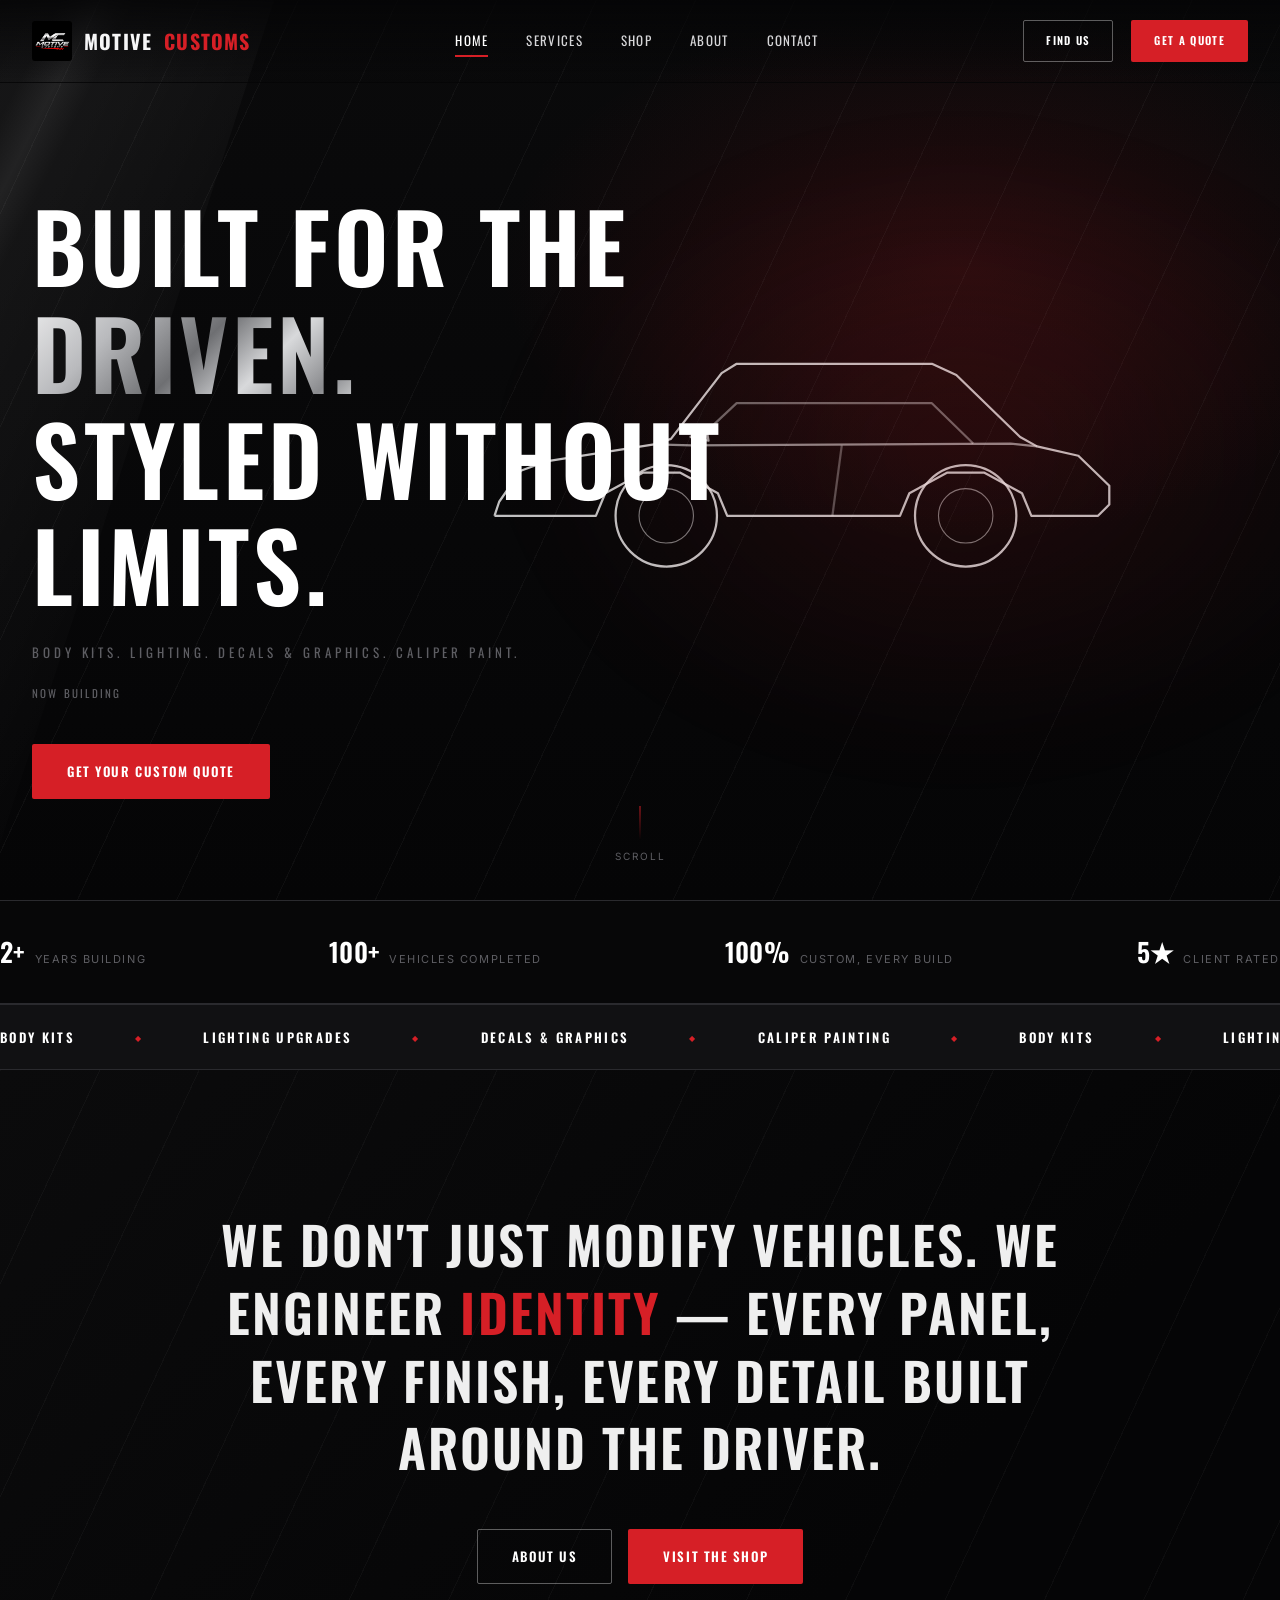
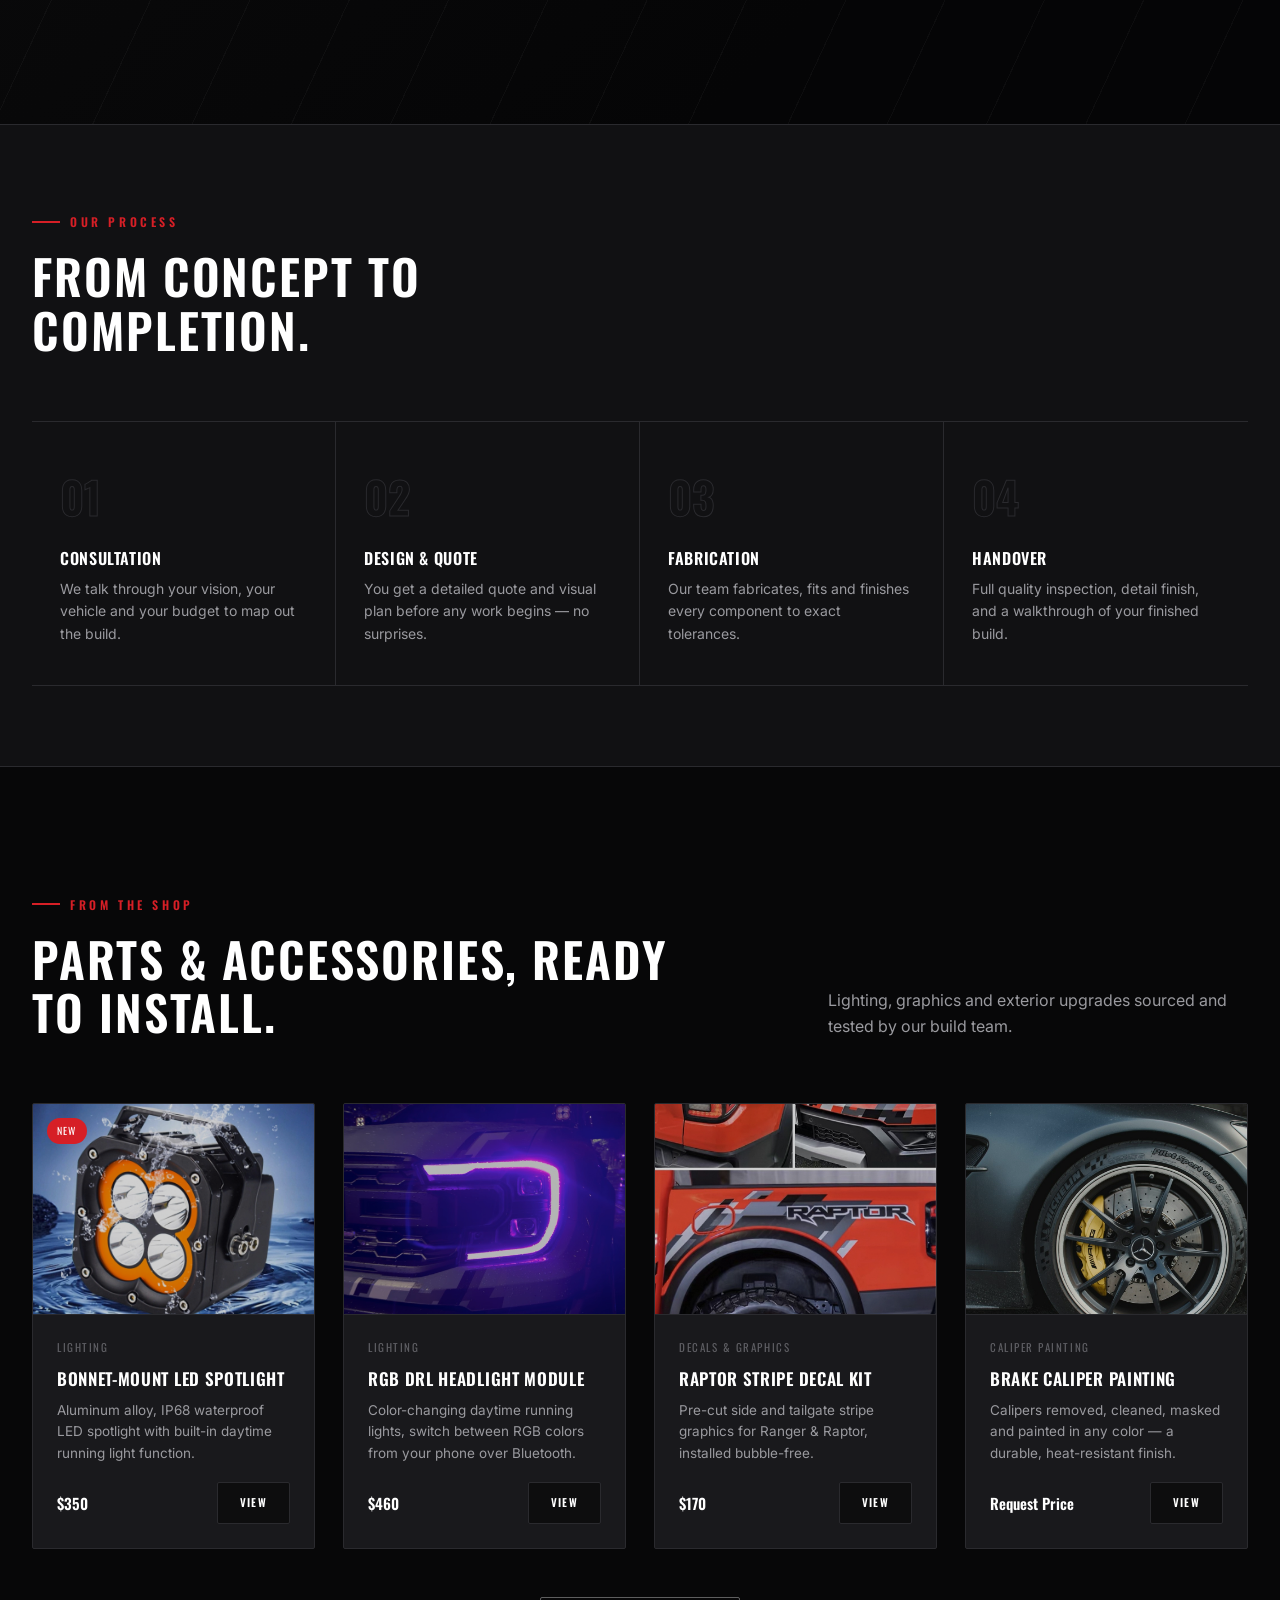
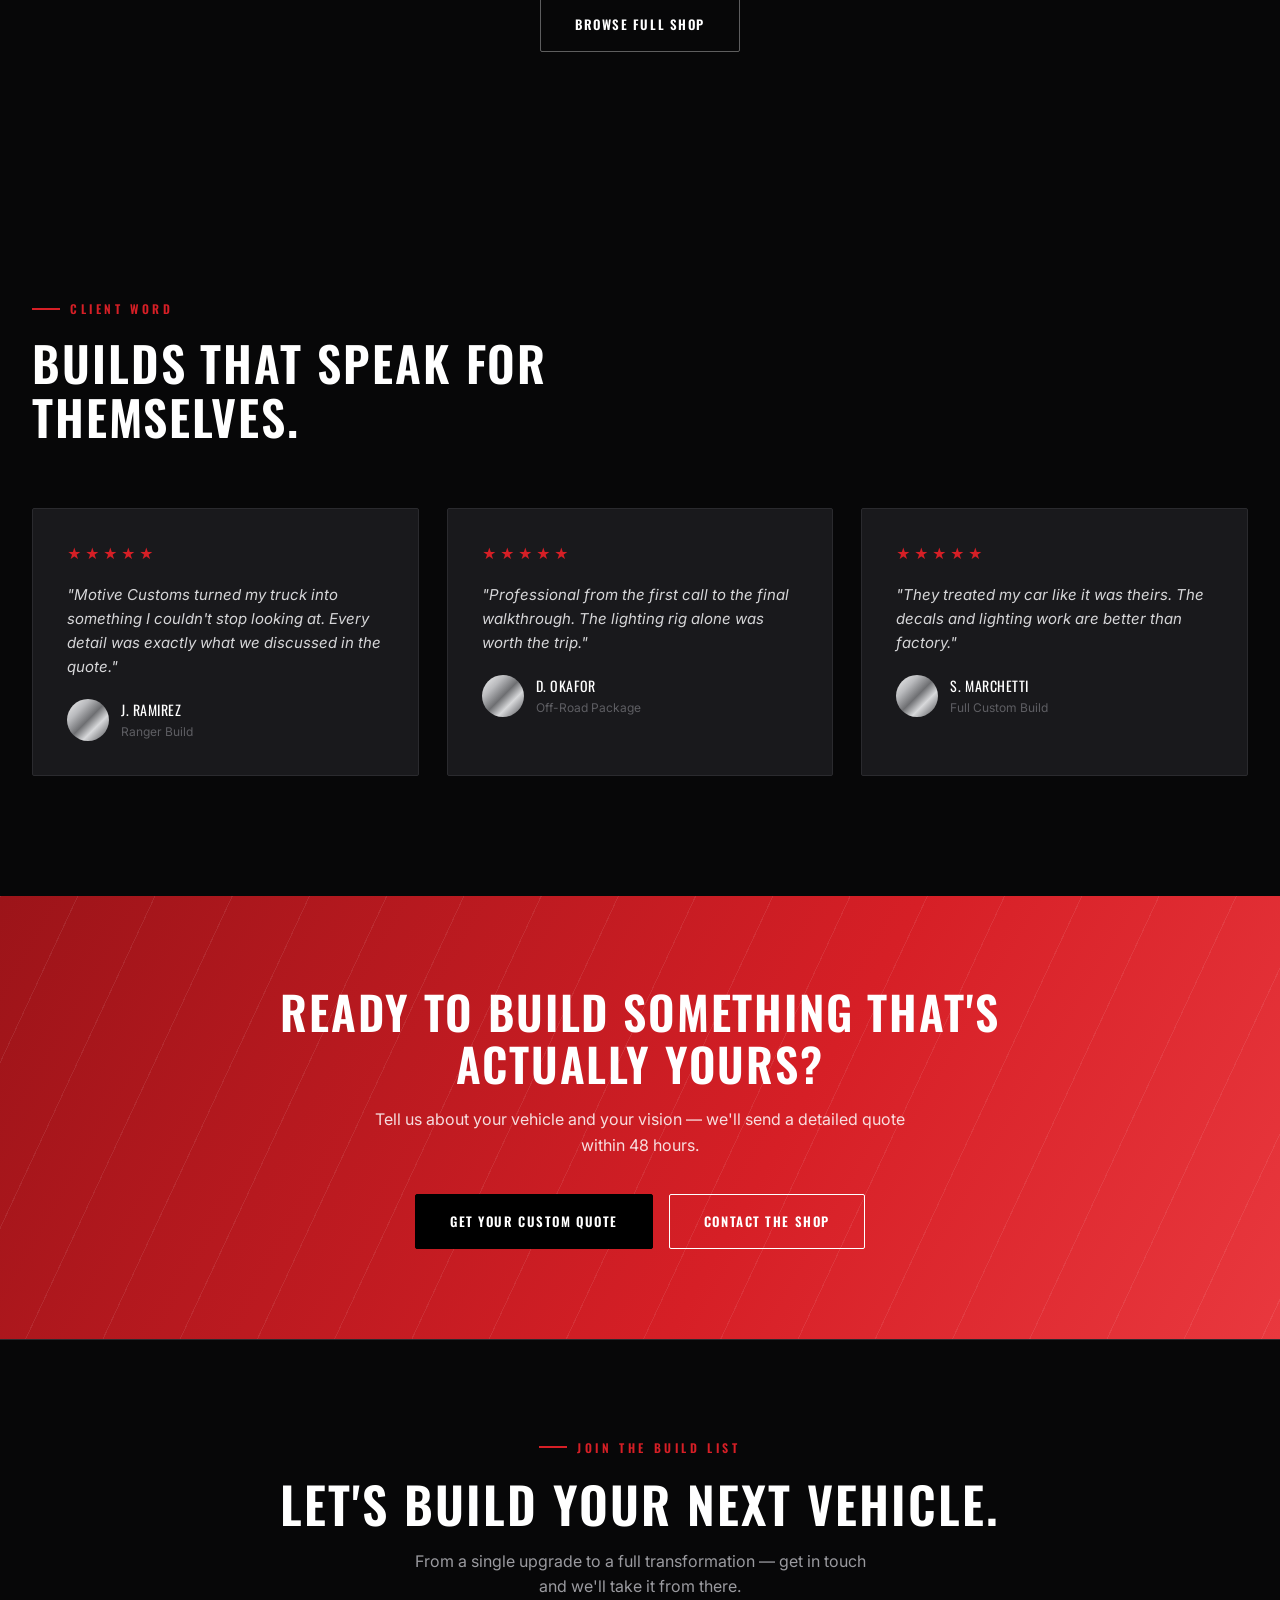
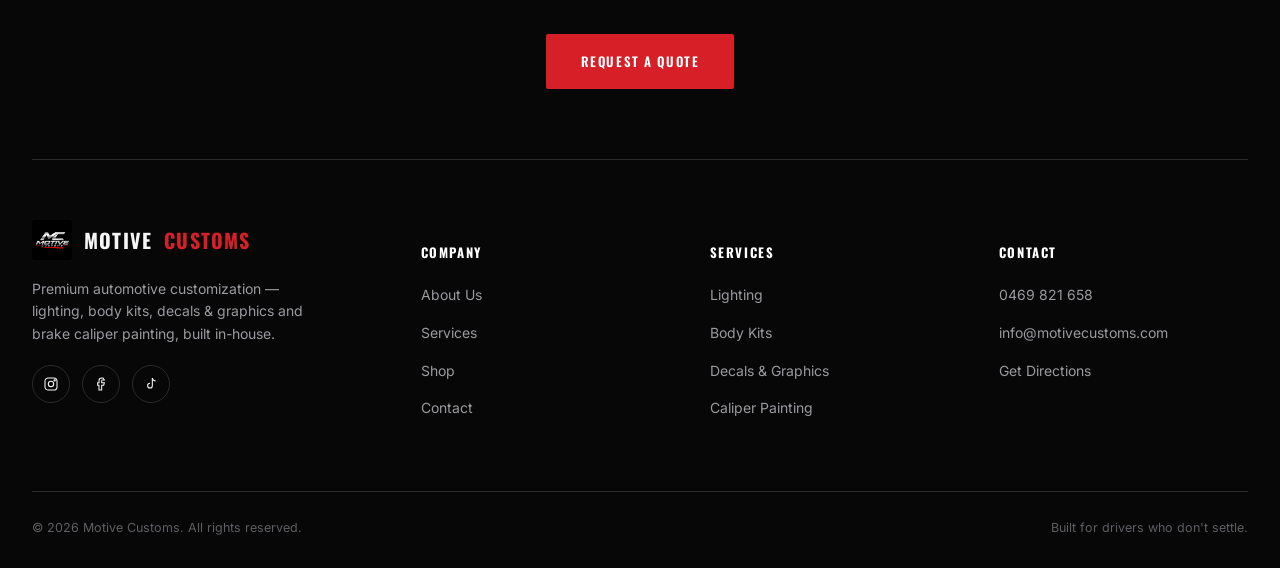
==== index.html @ 1a9f58f7 "Clean faint watermark text from Raptor decal kit photo Co-Authored-By: Claude Opus 5.5 <noreply@anth" ====
<!DOCTYPE html>
<html lang="en">
<head>
<meta charset="UTF-8">
<meta name="viewport" content="width=device-width, initial-scale=1.0">
<title>Motive Customs | Premium Automotive Customization</title>
<meta name="description" content="Motive Customs builds one-of-one vehicles — custom body kits, lighting, decals &amp; graphics and brake caliper painting. Get a quote today.">
<link rel="icon" href="images/logo.jpg">
<link rel="preconnect" href="https://fonts.googleapis.com">
<link href="https://fonts.googleapis.com/css2?family=Oswald:wght@400;500;600;700&family=Inter:wght@400;500;600&display=swap" rel="stylesheet">
<link rel="stylesheet" href="css/style.css?v=2">
</head>
<body>

<!-- ============ HEADER ============ -->
<header class="site-header">
  <div class="container nav-row">
    <a href="index.html" class="brand"><img src="images/logo.jpg" alt="Motive Customs"> MOTIVE <span>CUSTOMS</span></a>
    <nav class="nav-links">
      <a href="index.html" class="active">Home</a>
      <a href="services.html">Services</a>
      <a href="shop.html">Shop</a>
      <a href="about.html">About</a>
      <a href="contact.html">Contact</a>
    </nav>
    <div class="nav-cta">
      <a href="contact.html" class="btn btn-outline btn-sm">Find Us</a>
      <a href="quote.html" class="btn btn-primary btn-sm">Get A Quote</a>
      <button class="nav-toggle" aria-label="Open menu"><span></span><span></span><span></span></button>
    </div>
  </div>
</header>

<div class="mobile-menu">
  <button class="mobile-close" aria-label="Close menu">&times;</button>
  <a href="index.html">Home</a>
  <a href="services.html">Services</a>
  <a href="shop.html">Shop</a>
  <a href="about.html">About</a>
  <a href="contact.html">Contact</a>
  <a href="quote.html" class="btn btn-primary">Get A Quote</a>
</div>

<!-- ============ HERO ============ -->
<section class="hero">
  <div class="hero-sweep"></div>
  <div class="hero-visual" aria-hidden="true">
    <svg viewBox="0 0 900 420" preserveAspectRatio="xMidYMid meet">
      <g class="hv-rig">

        <path class="hv-line hv-draw" pathLength="1000" d="
          M 90,280 L 95,265 L 118,232 L 145,222 L 260,204 L 278,198
          L 332,128 L 348,118 L 556,118 L 582,130 L 650,196 L 668,206
          L 712,216 L 745,248 L 745,268 L 733,280 L 662,280 L 652,256
          L 612,234 L 572,234 L 532,256 L 522,280 L 338,280 L 328,256
          L 288,234 L 248,234 L 208,256 L 198,280 Z"/>
        <path class="hv-line hv-draw" pathLength="1000" opacity=".7" d="M 262,204 L 300,205 L 640,203 L 668,206"/>
        <path class="hv-line hv-draw" pathLength="1000" opacity=".5" d="M 300,205 L 348,160 L 556,160 L 600,203"/>
        <path class="hv-line hv-draw" pathLength="1000" opacity=".4" d="M 460,205 L 450,280"/>
        <path class="hv-line hv-draw" pathLength="1000" opacity=".8" d="M 298,196 L 316,188 L 318,200 Z"/>

        <circle class="hv-line hv-draw" pathLength="1000" cx="273" cy="280" r="54"/>
        <circle class="hv-rim hv-draw" pathLength="1000" cx="273" cy="280" r="29"/>
        <circle class="hv-line hv-draw" pathLength="1000" cx="592" cy="280" r="54"/>
        <circle class="hv-rim hv-draw" pathLength="1000" cx="592" cy="280" r="29"/>

        <g class="hv-mod hv-mod-1">
          <path class="hv-mod-shape" d="M184,280 L198,250 L234,224 L302,224 L338,250 L352,280"/>
          <path class="hv-mod-shape" d="M508,280 L522,250 L558,224 L626,224 L662,250 L676,280"/>
        </g>

        <g class="hv-mod hv-mod-2">
          <circle class="hv-mod-rim" cx="273" cy="280" r="40"/>
          <circle class="hv-mod-rim" cx="592" cy="280" r="40"/>
          <g class="hv-spokes">
            <line x1="273" y1="288" x2="273" y2="306"/>
            <line x1="265" y1="283" x2="248" y2="288"/>
            <line x1="268" y1="274" x2="258" y2="259"/>
            <line x1="278" y1="274" x2="288" y2="259"/>
            <line x1="281" y1="283" x2="298" y2="288"/>
            <line x1="592" y1="288" x2="592" y2="306"/>
            <line x1="584" y1="283" x2="567" y2="288"/>
            <line x1="587" y1="274" x2="577" y2="259"/>
            <line x1="597" y1="274" x2="607" y2="259"/>
            <line x1="600" y1="283" x2="617" y2="288"/>
          </g>
        </g>

        <g class="hv-mod hv-mod-3">
          <path class="hv-mod-shape" d="M605,100 L675,100 L670,90 L610,90 Z"/>
          <path class="hv-mod-shape" d="M615,98 L618,166"/>
          <path class="hv-mod-shape" d="M662,98 L660,202"/>
        </g>

        <g class="hv-mod hv-mod-4">
          <path class="hv-mod-shape" stroke-width="4" d="M121,229 L150,219"/>
        </g>

      </g>
    </svg>
  </div>
  <div class="container hero-inner">
    <h1>Built for the <em>driven.</em><br>Styled without limits.</h1>
    <p class="hero-line">Body Kits. Lighting. Decals &amp; Graphics. Caliper Paint.</p>
    <div class="hero-ticker">
      <span class="hero-ticker-label">Now Building</span>
      <span class="hero-ticker-stack">
        <span class="hero-ticker-item hv-mod-1">Front Lip Kit</span>
        <span class="hero-ticker-item hv-mod-2">Caliper Paint</span>
        <span class="hero-ticker-item hv-mod-3">Carbon Spoiler</span>
        <span class="hero-ticker-item hv-mod-4">LED Headlights</span>
      </span>
    </div>
    <div class="hero-actions">
      <a href="quote.html" class="btn btn-primary">Get Your Custom Quote</a>
    </div>
  </div>
  <div class="scroll-cue"><span class="line"></span> Scroll</div>
</section>

<!-- ============ STATS ============ -->
<section class="stats-bar">
  <div class="container stats-row">
    <div class="stats-item">
      <span class="stats-num"><span data-count="2">0</span>+</span>
      <span class="stats-label">Years Building</span>
    </div>
    <div class="stats-item">
      <span class="stats-num"><span data-count="100">0</span>+</span>
      <span class="stats-label">Vehicles Completed</span>
    </div>
    <div class="stats-item">
      <span class="stats-num"><span data-count="100">0</span>%</span>
      <span class="stats-label">Custom, Every Build</span>
    </div>
    <div class="stats-item">
      <span class="stats-num"><span data-count="5">0</span>★</span>
      <span class="stats-label">Client Rated</span>
    </div>
  </div>
</section>

<!-- ============ MARQUEE ============ -->
<div class="marquee-bar">
  <div class="marquee-track">
    <span><b>Body Kits</b></span>
    <span><b>Lighting Upgrades</b></span>
    <span><b>Decals &amp; Graphics</b></span>
    <span><b>Caliper Painting</b></span>
    <span><b>Body Kits</b></span>
    <span><b>Lighting Upgrades</b></span>
    <span><b>Decals &amp; Graphics</b></span>
    <span><b>Caliper Painting</b></span>
    <span><b>Body Kits</b></span>
    <span><b>Lighting Upgrades</b></span>
    <span><b>Decals &amp; Graphics</b></span>
    <span><b>Caliper Painting</b></span>
  </div>
</div>

<!-- ============ MISSION ============ -->
<section class="mission">
  <div class="container reveal">
    <h2>We don't just modify vehicles. We engineer <span class="accent">identity</span> — every panel, every finish, every detail built around the driver.</h2>
    <div class="mission-actions">
      <a href="about.html" class="btn btn-outline">About Us</a>
      <a href="shop.html" class="btn btn-primary">Visit The Shop</a>
    </div>
  </div>
</section>

<!-- ============ PROCESS ============ -->
<section class="section-tight section-dark">
  <div class="container">
    <div class="section-head reveal">
      <div>
        <div class="eyebrow">Our Process</div>
        <h2>From concept to completion.</h2>
      </div>
    </div>
    <div class="process-list reveal">
      <div class="process-item">
        <div class="step-no">01</div>
        <h4>Consultation</h4>
        <p>We talk through your vision, your vehicle and your budget to map out the build.</p>
      </div>
      <div class="process-item">
        <div class="step-no">02</div>
        <h4>Design &amp; Quote</h4>
        <p>You get a detailed quote and visual plan before any work begins — no surprises.</p>
      </div>
      <div class="process-item">
        <div class="step-no">03</div>
        <h4>Fabrication</h4>
        <p>Our team fabricates, fits and finishes every component to exact tolerances.</p>
      </div>
      <div class="process-item">
        <div class="step-no">04</div>
        <h4>Handover</h4>
        <p>Full quality inspection, detail finish, and a walkthrough of your finished build.</p>
      </div>
    </div>
  </div>
</section>

<!-- ============ SHOP PREVIEW ============ -->
<section class="section section-black">
  <div class="container">
    <div class="section-head reveal">
      <div>
        <div class="eyebrow">From The Shop</div>
        <h2>Parts &amp; accessories, ready to install.</h2>
      </div>
      <p>Lighting, graphics and exterior upgrades sourced and tested by our build team.</p>
    </div>
    <div class="grid grid-4">
      <div class="product-card reveal">
        <div class="product-media">
          <span class="product-badge">New</span>
          <img src="images/stock/spotlight-clover.jpg" alt="">
        </div>
        <div class="product-body">
          <div class="product-cat">Lighting</div>
          <h3>Bonnet-Mount LED Spotlight</h3>
          <p>Aluminum alloy, IP68 waterproof LED spotlight with built-in daytime running light function.</p>
          <div class="product-footer">
            <span class="product-price">$350</span>
            <a href="shop.html" class="btn btn-sm btn-dark">View</a>
          </div>
        </div>
      </div>
      <div class="product-card reveal">
        <div class="product-media">
          <img src="images/stock/drl-purple-real.jpg" alt="">
        </div>
        <div class="product-body">
          <div class="product-cat">Lighting</div>
          <h3>RGB DRL Headlight Module</h3>
          <p>Color-changing daytime running lights, switch between RGB colors from your phone over Bluetooth.</p>
          <div class="product-footer">
            <span class="product-price">$460</span>
            <a href="shop.html" class="btn btn-sm btn-dark">View</a>
          </div>
        </div>
      </div>
      <div class="product-card reveal">
        <div class="product-media product-media--full">
          <img src="images/stock/raptor-decal-kit.jpg?v=2" alt="Ford Ranger Raptor with camo stripe decal kit on tailgate, bonnet and side panel">
        </div>
        <div class="product-body">
          <div class="product-cat">Decals &amp; Graphics</div>
          <h3>Raptor Stripe Decal Kit</h3>
          <p>Pre-cut side and tailgate stripe graphics for Ranger &amp; Raptor, installed bubble-free.</p>
          <div class="product-footer">
            <span class="product-price">$170</span>
            <a href="shop.html" class="btn btn-sm btn-dark">View</a>
          </div>
        </div>
      </div>
      <div class="product-card reveal">
        <div class="product-media">
          <img src="images/stock/caliper-amg-real.jpg" alt="">
        </div>
        <div class="product-body">
          <div class="product-cat">Caliper Painting</div>
          <h3>Brake Caliper Painting</h3>
          <p>Calipers removed, cleaned, masked and painted in any color — a durable, heat-resistant finish.</p>
          <div class="product-footer">
            <span class="product-price">Request Price</span>
            <a href="shop.html" class="btn btn-sm btn-dark">View</a>
          </div>
        </div>
      </div>
    </div>
    <div style="text-align:center; margin-top:48px;">
      <a href="shop.html" class="btn btn-outline">Browse Full Shop</a>
    </div>
  </div>
</section>

<!-- ============ TESTIMONIALS ============ -->
<section class="section section-black">
  <div class="container">
    <div class="section-head reveal">
      <div>
        <div class="eyebrow">Client Word</div>
        <h2>Builds that speak for themselves.</h2>
      </div>
    </div>
    <div class="grid grid-3">
      <div class="testi-card reveal">
        <div class="testi-stars">★★★★★</div>
        <p>"Motive Customs turned my truck into something I couldn't stop looking at. Every detail was exactly what we discussed in the quote."</p>
        <div class="testi-person">
          <div class="testi-avatar"></div>
          <div>
            <div class="testi-name">J. Ramirez</div>
            <div class="testi-role">Ranger Build</div>
          </div>
        </div>
      </div>
      <div class="testi-card reveal">
        <div class="testi-stars">★★★★★</div>
        <p>"Professional from the first call to the final walkthrough. The lighting rig alone was worth the trip."</p>
        <div class="testi-person">
          <div class="testi-avatar"></div>
          <div>
            <div class="testi-name">D. Okafor</div>
            <div class="testi-role">Off-Road Package</div>
          </div>
        </div>
      </div>
      <div class="testi-card reveal">
        <div class="testi-stars">★★★★★</div>
        <p>"They treated my car like it was theirs. The decals and lighting work are better than factory."</p>
        <div class="testi-person">
          <div class="testi-avatar"></div>
          <div>
            <div class="testi-name">S. Marchetti</div>
            <div class="testi-role">Full Custom Build</div>
          </div>
        </div>
      </div>
    </div>
  </div>
</section>

<!-- ============ CTA ============ -->
<section class="cta-band">
  <div class="container reveal">
    <h2>Ready to build something that's actually yours?</h2>
    <p>Tell us about your vehicle and your vision — we'll send a detailed quote within 48 hours.</p>
    <div style="position:relative; display:flex; gap:16px; justify-content:center; flex-wrap:wrap;">
      <a href="quote.html" class="btn btn-dark">Get Your Custom Quote</a>
      <a href="contact.html" class="btn btn-outline">Contact The Shop</a>
    </div>
  </div>
</section>

<!-- ============ FOOTER ============ -->
<footer class="site-footer">
  <div class="container">
    <div class="footer-top reveal">
      <div class="eyebrow" style="justify-content:center;">Join The Build List</div>
      <h2>Let's build your next vehicle.</h2>
      <p>From a single upgrade to a full transformation — get in touch and we'll take it from there.</p>
      <a href="quote.html" class="btn btn-primary">Request A Quote</a>
    </div>
    <div class="footer-cols">
      <div class="footer-brand">
        <a href="index.html" class="brand"><img src="images/logo.jpg" alt="Motive Customs"> MOTIVE <span>CUSTOMS</span></a>
        <p>Premium automotive customization — lighting, body kits, decals &amp; graphics and brake caliper painting, built in-house.</p>
        <div class="footer-social">
          <a href="https://www.instagram.com/motivecustoms/" target="_blank" rel="noopener noreferrer" aria-label="Instagram"><svg viewBox="0 0 24 24" fill="none" stroke="currentColor" stroke-width="1.6"><rect x="3" y="3" width="18" height="18" rx="5"/><circle cx="12" cy="12" r="4"/><circle cx="17.5" cy="6.5" r="1"/></svg></a>
          <a href="https://www.facebook.com/share/19xbVZXygR/" target="_blank" rel="noopener noreferrer" aria-label="Facebook"><svg viewBox="0 0 24 24" fill="none" stroke="currentColor" stroke-width="1.6"><path d="M15 3h-2a4 4 0 00-4 4v3H7v4h2v7h4v-7h3l1-4h-4V7a1 1 0 011-1h3z"/></svg></a>
          <a href="https://www.tiktok.com/@motivecustoms" target="_blank" rel="noopener noreferrer" aria-label="TikTok"><svg viewBox="0 0 24 24" fill="none" stroke="currentColor" stroke-width="1.6" stroke-linejoin="round"><path d="M14 3v11.5a3.5 3.5 0 11-3.5-3.5"/><path d="M14 3c.4 2.6 2.2 4.4 5 4.6"/></svg></a>
        </div>
      </div>
      <div class="footer-col">
        <h5>Company</h5>
        <ul>
          <li><a href="about.html">About Us</a></li>
          <li><a href="services.html">Services</a></li>
          <li><a href="shop.html">Shop</a></li>
          <li><a href="contact.html">Contact</a></li>
        </ul>
      </div>
      <div class="footer-col">
        <h5>Services</h5>
        <ul>
          <li><a href="services.html#lighting">Lighting</a></li>
          <li><a href="services.html#body-kits">Body Kits</a></li>
          <li><a href="services.html#wraps">Decals &amp; Graphics</a></li>
          <li><a href="services.html#calipers">Caliper Painting</a></li>
        </ul>
      </div>
      <div class="footer-col">
        <h5>Contact</h5>
        <ul>
          <li><a href="tel:+61469821658">0469 821 658</a></li>
          <li><a href="mailto:info@motivecustoms.com">info@motivecustoms.com</a></li>
          <li><a href="https://www.google.com/maps/dir/?api=1&amp;destination=21+Ingrid+Street%2C+Dandenong+VIC+3175" target="_blank" rel="noopener noreferrer">Get Directions</a></li>
        </ul>
      </div>
    </div>
    <div class="footer-bottom">
      <span>&copy; 2026 Motive Customs. All rights reserved.</span>
      <span>Built for drivers who don't settle.</span>
    </div>
  </div>
</footer>

<script src="js/main.js"></script>
</body>
</html>
---- css/style.css ----
/* =========================================================
   MOTIVE CUSTOMS — Premium Automotive Customization Site
   ========================================================= */

:root {
  --black: #070708;
  --charcoal: #111113;
  --panel: #19191c;
  --panel-light: #232327;
  --line: #2a2a2e;
  --red: #d61f26;
  --red-dark: #9c1419;
  --white: #f6f6f7;
  --muted: #9a9a9f;
  --muted-dark: #5e5e63;
  --silver-grad: linear-gradient(135deg, #f5f5f5 0%, #b9babd 28%, #6e6f72 50%, #d8d9db 68%, #8a8b8e 85%, #f0f1f2 100%);
  --red-grad: linear-gradient(135deg, #ff4d52 0%, #d61f26 45%, #7c0d11 100%);
  --radius: 2px;
  --maxw: 1280px;
  --ease: cubic-bezier(.16,.84,.44,1);
}

* { box-sizing: border-box; }
html { scroll-behavior: smooth; }

body {
  margin: 0;
  background: var(--black);
  color: var(--white);
  font-family: 'Inter', -apple-system, BlinkMacSystemFont, sans-serif;
  font-size: 16px;
  line-height: 1.6;
  -webkit-font-smoothing: antialiased;
  overflow-x: hidden;
}

h1, h2, h3, h4 {
  font-family: 'Oswald', 'Inter', sans-serif;
  text-transform: uppercase;
  letter-spacing: 0.04em;
  margin: 0;
  font-weight: 600;
  line-height: 1.12;
}

p { margin: 0 0 1em; color: var(--muted); }
a { color: inherit; text-decoration: none; }
img { max-width: 100%; display: block; }
ul { list-style: none; margin: 0; padding: 0; }
button { font-family: inherit; cursor: pointer; }

.container {
  max-width: var(--maxw);
  margin: 0 auto;
  padding: 0 32px;
}

.eyebrow {
  display: inline-flex;
  align-items: center;
  gap: 10px;
  font-family: 'Oswald', sans-serif;
  text-transform: uppercase;
  letter-spacing: 0.3em;
  font-size: 12px;
  color: var(--red);
  font-weight: 600;
  margin-bottom: 18px;
}
.eyebrow::before {
  content: '';
  width: 28px; height: 2px;
  background: var(--red);
  display: inline-block;
}

/* ---------- Buttons ---------- */
.btn {
  display: inline-flex;
  align-items: center;
  justify-content: center;
  gap: 10px;
  padding: 16px 34px;
  font-family: 'Oswald', sans-serif;
  text-transform: uppercase;
  letter-spacing: 0.12em;
  font-size: 13px;
  font-weight: 600;
  border: 1px solid transparent;
  border-radius: var(--radius);
  transition: all .3s var(--ease);
  white-space: nowrap;
}
.btn-primary {
  background: var(--red);
  color: #fff;
  box-shadow: 0 0 0 0 rgba(214,31,38,.5);
}
.btn-primary:hover { background: #ef262d; box-shadow: 0 8px 24px -6px rgba(214,31,38,.6); transform: translateY(-1px); }
.btn-outline {
  border-color: rgba(255,255,255,.35);
  color: #fff;
  background: transparent;
}
.btn-outline:hover { border-color: #fff; background: rgba(255,255,255,.06); }
.btn-dark {
  background: #0d0d0e;
  color: #fff;
  border-color: var(--line);
}
.btn-dark:hover { border-color: var(--red); }
.btn-block { width: 100%; }
.btn-sm { padding: 11px 22px; font-size: 11px; }

/* ---------- Nav ---------- */
.site-header {
  position: fixed;
  top: 0; left: 0; right: 0;
  z-index: 999;
  padding: 20px 0;
  background: linear-gradient(to bottom, rgba(5,5,6,.85), transparent);
  transition: background .35s ease, padding .35s ease, border-color .35s ease;
  border-bottom: 1px solid transparent;
}
.site-header.scrolled {
  background: rgba(7,7,8,.92);
  backdrop-filter: blur(10px);
  padding: 12px 0;
  border-bottom-color: var(--line);
}
.nav-row {
  display: flex;
  align-items: center;
  justify-content: space-between;
  gap: 24px;
}
.brand {
  display: flex;
  align-items: center;
  gap: 12px;
  font-family: 'Oswald', sans-serif;
  font-weight: 700;
  font-size: 20px;
  letter-spacing: .06em;
  text-transform: uppercase;
}
.brand img { height: 40px; width: auto; border-radius: 3px; }
.brand span { color: var(--red); }

.nav-links {
  display: flex;
  align-items: center;
  gap: 38px;
}
.nav-links a {
  font-family: 'Oswald', sans-serif;
  font-size: 13px;
  letter-spacing: .1em;
  text-transform: uppercase;
  color: #d6d6d8;
  position: relative;
  padding: 6px 0;
  transition: color .25s;
}
.nav-links a::after {
  content: '';
  position: absolute; left: 0; right: 100%; bottom: 0;
  height: 2px; background: var(--red);
  transition: right .3s var(--ease);
}
.nav-links a:hover, .nav-links a.active { color: #fff; }
.nav-links a:hover::after, .nav-links a.active::after { right: 0; }

.nav-cta { display: flex; align-items: center; gap: 18px; }
.nav-toggle {
  display: none;
  flex-direction: column;
  gap: 5px;
  background: none;
  border: none;
  padding: 6px;
}
.nav-toggle span { width: 24px; height: 2px; background: #fff; display: block; }

.mobile-menu {
  display: none;
  position: fixed;
  inset: 0;
  background: var(--black);
  z-index: 1000;
  flex-direction: column;
  padding: 100px 32px 40px;
  gap: 28px;
}
.mobile-menu.open { display: flex; }
.mobile-menu a {
  font-family: 'Oswald', sans-serif;
  font-size: 22px;
  text-transform: uppercase;
  letter-spacing: .06em;
  border-bottom: 1px solid var(--line);
  padding-bottom: 20px;
}
.mobile-close {
  position: absolute; top: 24px; right: 24px;
  background: none; border: none; color: #fff; font-size: 28px;
}

/* ---------- Hero ---------- */
.hero {
  position: relative;
  min-height: 100vh;
  display: flex;
  align-items: center;
  overflow: hidden;
  background:
    radial-gradient(ellipse 60% 50% at 75% 30%, rgba(214,31,38,.14), transparent 60%),
    linear-gradient(180deg, #0a0a0b 0%, #050506 100%);
}
.hero::before {
  content: '';
  position: absolute; inset: 0;
  background-image: repeating-linear-gradient(115deg, rgba(255,255,255,.035) 0 1px, transparent 1px 90px);
  pointer-events: none;
}
.hero::after {
  content: '';
  position: absolute;
  right: -10%;
  top: 50%;
  transform: translateY(-50%);
  width: 70%;
  height: 70%;
  background: radial-gradient(ellipse at center, rgba(214,31,38,.12), transparent 70%);
  filter: blur(40px);
  pointer-events: none;
}
.hero-bg {
  position: absolute;
  inset: 0;
  z-index: 0;
}
.hero-bg img {
  width: 100%;
  height: 100%;
  object-fit: cover;
  object-position: 65% 40%;
}
.hero-bg::after {
  content: '';
  position: absolute;
  inset: 0;
  background:
    linear-gradient(100deg, rgba(5,5,6,.97) 0%, rgba(5,5,6,.88) 32%, rgba(5,5,6,.55) 58%, rgba(5,5,6,.82) 100%),
    linear-gradient(to top, rgba(5,5,6,.96) 0%, transparent 45%);
}

/* ---------- Hero animated build graphic ---------- */
.hero-visual {
  position: absolute;
  inset: 0;
  z-index: 0;
  display: flex;
  align-items: center;
  justify-content: flex-end;
  padding-right: 2%;
  pointer-events: none;
  mask-image: linear-gradient(to bottom, transparent 0%, #000 10%, #000 88%, transparent 100%);
}
.hero-visual svg {
  width: min(66vw, 1050px);
  height: auto;
  overflow: visible;
  opacity: .92;
}

.hv-rig { animation: hv-float 6.5s ease-in-out infinite; transform-origin: 450px 280px; }
@keyframes hv-float {
  0%, 100% { transform: translateY(0) scale(1); }
  50%      { transform: translateY(-7px) scale(1.004); }
}

.hv-line { fill: none; stroke: rgba(255,255,255,.82); stroke-width: 2.4; stroke-linejoin: round; }
.hv-rim  { fill: none; stroke: rgba(255,255,255,.5); stroke-width: 1.2; }

.hv-draw {
  stroke-dasharray: 1000;
  stroke-dashoffset: 1000;
  animation: hv-draw-in 2.6s cubic-bezier(.16,.84,.44,1) forwards;
  animation-delay: .2s;
}
@keyframes hv-draw-in { to { stroke-dashoffset: 0; } }

.hv-mod { opacity: 0; }
.hv-mod-shape {
  fill: none;
  stroke: var(--red);
  stroke-width: 2.4;
  filter: drop-shadow(0 0 7px rgba(214,31,38,.85));
}
.hv-mod-rim {
  fill: none;
  stroke: var(--red);
  stroke-width: 2;
  filter: drop-shadow(0 0 6px rgba(214,31,38,.75));
}
.hv-spokes line {
  stroke: var(--red);
  stroke-width: 2;
  filter: drop-shadow(0 0 5px rgba(214,31,38,.7));
}
.hv-leader { stroke: rgba(255,255,255,.3); stroke-width: 1; stroke-dasharray: 3 3; }
.hv-dot { fill: var(--red); }
.hv-label {
  font-family: 'Oswald', sans-serif;
  font-size: 15px;
  letter-spacing: 1.5px;
  fill: #fff;
  text-transform: uppercase;
}

.hv-mod-1 { animation: hv-modcycle 16s ease-in-out infinite; animation-delay: 3s; }
.hv-mod-2 { animation: hv-modcycle 16s ease-in-out infinite; animation-delay: -1s; }
.hv-mod-3 { animation: hv-modcycle 16s ease-in-out infinite; animation-delay: -5s; }
.hv-mod-4 { animation: hv-modcycle 16s ease-in-out infinite; animation-delay: -9s; }

@keyframes hv-modcycle {
  0%   { opacity: 0; }
  2%   { opacity: 0; }
  8%   { opacity: 1; }
  23%  { opacity: 1; }
  28%  { opacity: 0; }
  100% { opacity: 0; }
}

.hero-sweep {
  position: absolute;
  inset: 0;
  z-index: 0;
  overflow: hidden;
  pointer-events: none;
}
.hero-sweep::after {
  content: '';
  position: absolute;
  top: -20%;
  left: -30%;
  width: 40%;
  height: 140%;
  background: linear-gradient(100deg, transparent, rgba(255,255,255,.05) 45%, rgba(255,255,255,.1) 50%, rgba(255,255,255,.05) 55%, transparent);
  transform: skewX(-18deg);
  animation: hv-sweep 7s ease-in-out infinite;
  animation-delay: 1.5s;
}
@keyframes hv-sweep {
  0%   { left: -40%; }
  40%  { left: 110%; }
  100% { left: 110%; }
}

@media (max-width: 1080px) {
  .hero-visual svg { width: min(78vw, 820px); }
}
@media (max-width: 760px) {
  .hero-visual { display: none; }
}
.hero-inner {
  position: relative;
  z-index: 2;
  padding-top: 90px;
  width: 100%;
}
.hero h1 {
  font-size: clamp(46px, 7.4vw, 100px);
  max-width: 920px;
  color: #fff;
}
.hero h1 em {
  font-style: normal;
  background: var(--silver-grad);
  -webkit-background-clip: text;
  background-clip: text;
  color: transparent;
}
.hero-line {
  font-family: 'Oswald', sans-serif;
  font-size: 13px;
  letter-spacing: .3em;
  text-transform: uppercase;
  color: var(--muted-dark);
  margin-top: 26px;
  max-width: 560px;
}
.hero-ticker {
  display: flex;
  align-items: center;
  gap: 12px;
  margin-top: 22px;
}
.hero-ticker-label {
  font-family: 'Oswald', sans-serif;
  font-size: 11px;
  letter-spacing: .2em;
  text-transform: uppercase;
  color: var(--muted-dark);
}
.hero-ticker-stack {
  position: relative;
  display: inline-block;
  min-width: 170px;
  height: 1.2em;
}
.hero-ticker-item {
  position: absolute;
  left: 0; top: 0;
  white-space: nowrap;
  font-family: 'Oswald', sans-serif;
  font-size: 13px;
  letter-spacing: .12em;
  text-transform: uppercase;
  color: var(--red);
  opacity: 0;
}

.hero-actions {
  display: flex;
  gap: 16px;
  margin-top: 40px;
  flex-wrap: wrap;
}

.stats-bar {
  border-top: 1px solid var(--line);
  border-bottom: 1px solid var(--line);
  background: var(--black);
}
.stats-row {
  display: flex;
  justify-content: space-between;
  flex-wrap: wrap;
  padding: 30px 0;
  gap: 24px;
}
.stats-item {
  display: flex;
  align-items: baseline;
  gap: 10px;
}
.stats-num {
  font-family: 'Oswald', sans-serif;
  font-size: 26px;
  font-weight: 600;
  color: #fff;
  letter-spacing: .01em;
}
.stats-label {
  font-size: 11px;
  letter-spacing: .14em;
  text-transform: uppercase;
  color: var(--muted-dark);
}
@media (max-width: 760px) {
  .stats-row { justify-content: flex-start; gap: 28px 40px; }
}
.scroll-cue {
  position: absolute;
  bottom: 36px; left: 50%;
  transform: translateX(-50%);
  display: flex; flex-direction: column; align-items: center; gap: 8px;
  color: var(--muted-dark);
  font-size: 10px; letter-spacing: .2em; text-transform: uppercase;
  z-index: 2;
}
.scroll-cue .line { width: 1px; height: 34px; background: linear-gradient(var(--red), transparent); animation: scrolldown 1.8s ease-in-out infinite; }
@keyframes scrolldown { 0%{opacity:.2; transform: scaleY(.3); transform-origin: top;} 50%{opacity:1; transform: scaleY(1); transform-origin: top;} 100%{opacity:.2; transform: scaleY(.3); transform-origin: bottom;} }

/* ---------- Sections general ---------- */
section { position: relative; }
.section { padding: 120px 0; }
.section-tight { padding: 80px 0; }
.section-head {
  display: flex;
  justify-content: space-between;
  align-items: flex-end;
  gap: 40px;
  margin-bottom: 64px;
  flex-wrap: wrap;
}
.section-head h2 { font-size: clamp(30px, 4vw, 48px); color: #fff; max-width: 640px; }
.section-head p { max-width: 420px; margin: 0; }
.section-dark { background: var(--charcoal); border-top: 1px solid var(--line); border-bottom: 1px solid var(--line); }
.section-black { background: var(--black); }

/* ---------- Marquee stats bar ---------- */
.marquee-bar {
  border-top: 1px solid var(--line);
  border-bottom: 1px solid var(--line);
  background: var(--charcoal);
  overflow: hidden;
  padding: 22px 0;
}
.marquee-track {
  display: flex;
  gap: 60px;
  width: max-content;
  animation: marquee 28s linear infinite;
}
.marquee-track span {
  font-family: 'Oswald', sans-serif;
  text-transform: uppercase;
  letter-spacing: .18em;
  font-size: 13px;
  color: var(--muted-dark);
  display: flex; align-items: center; gap: 16px;
}
.marquee-track span b { color: #fff; font-weight: 600; }
.marquee-track span::after { content: '◆'; color: var(--red); font-size: 8px; margin-left: 44px; }
@keyframes marquee { from { transform: translateX(0); } to { transform: translateX(-50%); } }

/* ---------- Mission split ---------- */
.mission {
  background: linear-gradient(135deg, #0b0b0c, #050506 70%);
  padding: 140px 0;
  text-align: center;
  position: relative;
}
.mission::before {
  content: '';
  position: absolute; inset: 0;
  background-image: repeating-linear-gradient(115deg, rgba(255,255,255,.03) 0 1px, transparent 1px 90px);
}
.mission h2 {
  position: relative;
  font-size: clamp(26px, 4.2vw, 52px);
  max-width: 920px;
  margin: 0 auto;
  color: #efefef;
  line-height: 1.3;
}
.mission h2 .accent { color: var(--red); }
.mission-actions {
  position: relative;
  display: flex; gap: 16px; justify-content: center; margin-top: 48px;
  flex-wrap: wrap;
}

/* ---------- Cards grid ---------- */
.grid {
  display: grid;
  gap: 28px;
}
.grid-3 { grid-template-columns: repeat(3, 1fr); }
.grid-4 { grid-template-columns: repeat(4, 1fr); }
.grid-2 { grid-template-columns: repeat(2, 1fr); }

.card {
  background: var(--panel);
  border: 1px solid var(--line);
  border-radius: var(--radius);
  padding: 36px 30px;
  transition: border-color .3s, transform .3s var(--ease), background .3s;
  position: relative;
  overflow: hidden;
}
.card:hover { border-color: rgba(214,31,38,.5); transform: translateY(-6px); background: var(--panel-light); }
.card .num {
  font-family: 'Oswald', sans-serif;
  font-size: 13px;
  color: var(--muted-dark);
  letter-spacing: .1em;
}
.card .icon {
  width: 52px; height: 52px;
  display: flex; align-items: center; justify-content: center;
  border: 1px solid var(--line);
  border-radius: 50%;
  margin-bottom: 24px;
  color: var(--red);
}
.card .icon svg { width: 24px; height: 24px; }
.card h3 { font-size: 19px; color: #fff; margin-bottom: 12px; }
.card p { font-size: 14.5px; margin-bottom: 18px; }
.card .card-link {
  font-family: 'Oswald', sans-serif;
  font-size: 12px;
  letter-spacing: .12em;
  text-transform: uppercase;
  color: var(--red);
  display: inline-flex;
  align-items: center;
  gap: 8px;
}
.card .card-link svg { width: 14px; height: 14px; transition: transform .25s; }
.card:hover .card-link svg { transform: translateX(4px); }

/* ---------- Service cards (photographic) ---------- */
.service-grid {
  display: grid;
  grid-template-columns: repeat(4, 1fr);
  gap: 2px;
}
.service-card {
  position: relative;
  display: block;
  aspect-ratio: 4/3;
  overflow: hidden;
  background: #0a0a0b;
}
.service-card img {
  position: absolute;
  inset: 0;
  width: 100%;
  height: 100%;
  object-fit: cover;
  filter: saturate(1.05) brightness(.85);
  transition: transform .7s var(--ease), filter .5s;
}
.service-card:hover img { transform: scale(1.06); filter: saturate(1.1) brightness(.75); }
.service-card-shade {
  position: absolute;
  inset: 0;
  background: linear-gradient(to top, rgba(5,5,6,.95) 0%, rgba(5,5,6,.55) 45%, rgba(5,5,6,.1) 75%);
}
.service-card-body {
  position: absolute;
  left: 0; right: 0; bottom: 0;
  padding: 26px 28px;
}
.service-card-no {
  font-family: 'Oswald', sans-serif;
  font-size: 12px;
  letter-spacing: .14em;
  color: var(--red);
}
.service-card h3 {
  font-size: 19px;
  color: #fff;
  margin: 8px 0 8px;
}
.service-card p {
  font-size: 13.5px;
  margin: 0;
  color: #c6c6c9;
  max-width: 280px;
}
@media (max-width: 900px) {
  .service-grid { grid-template-columns: repeat(2, 1fr); }
}
@media (max-width: 560px) {
  .service-grid { grid-template-columns: 1fr; }
}

/* visual block — shows a real photo when provided, else the styled gradient placeholder */
.visual {
  position: relative;
  border-radius: var(--radius);
  overflow: hidden;
  background: linear-gradient(145deg, #1c1c1f, #0a0a0b 65%);
  border: 1px solid var(--line);
  display: flex;
  align-items: flex-end;
  min-height: 260px;
}
.visual::before {
  content: '';
  position: absolute; inset: 0;
  background-image: repeating-linear-gradient(115deg, rgba(255,255,255,.04) 0 1px, transparent 1px 60px);
}
.visual::after {
  content: '';
  position: absolute;
  width: 160%; height: 160%;
  left: -30%; top: -30%;
  background: radial-gradient(circle at 70% 30%, rgba(214,31,38,.18), transparent 55%);
}
.visual-photo {
  position: absolute;
  inset: 0;
  width: 100%;
  height: 100%;
  object-fit: cover;
  z-index: 0;
  filter: saturate(1.05) contrast(1.05);
  transition: transform .6s var(--ease);
}
.visual:hover .visual-photo { transform: scale(1.05); }
.visual-shade {
  position: absolute;
  inset: 0;
  z-index: 1;
  background: linear-gradient(to top, rgba(5,5,6,.88) 0%, rgba(5,5,6,.25) 55%, rgba(5,5,6,.08) 100%);
}
.visual .visual-label {
  position: relative; z-index: 2;
  padding: 22px 24px;
  font-family: 'Oswald', sans-serif;
  text-transform: uppercase;
  letter-spacing: .1em;
  font-size: 13px;
  color: #fff;
  background: linear-gradient(to top, rgba(0,0,0,.65), transparent);
  width: 100%;
}
.visual .visual-tag {
  position: absolute; top: 18px; left: 18px; z-index: 2;
  font-family: 'Oswald', sans-serif;
  font-size: 10px;
  letter-spacing: .14em;
  text-transform: uppercase;
  background: var(--red);
  color: #fff;
  padding: 5px 10px;
  border-radius: 999px;
}

/* ---------- Gallery ---------- */
.gallery-grid { display: grid; grid-template-columns: repeat(4, 1fr); grid-auto-rows: 220px; gap: 16px; }
.gallery-grid .visual:nth-child(5n+1) { grid-column: span 2; grid-row: span 2; }

/* ---------- Process ---------- */
.process-list { display: grid; grid-template-columns: repeat(4, 1fr); gap: 0; border-top: 1px solid var(--line); }
.process-item { padding: 40px 28px; border-right: 1px solid var(--line); border-bottom: 1px solid var(--line); }
.process-item:last-child { border-right: none; }
.process-item .step-no {
  font-family: 'Oswald', sans-serif;
  font-size: 44px;
  color: transparent;
  -webkit-text-stroke: 1px var(--line);
  font-weight: 700;
  margin-bottom: 18px;
}
.process-item h4 { color: #fff; font-size: 16px; margin-bottom: 10px; }
.process-item p { font-size: 14px; margin: 0; }

/* ---------- Shop preview / products ---------- */
.product-card {
  background: var(--panel);
  border: 1px solid var(--line);
  border-radius: var(--radius);
  overflow: hidden;
  display: flex;
  flex-direction: column;
  transition: border-color .3s, transform .3s var(--ease);
}
.product-card:hover { border-color: rgba(214,31,38,.5); transform: translateY(-6px); }
.product-media {
  position: relative;
  aspect-ratio: 4/3;
  background: linear-gradient(150deg, #202023, #0a0a0b 70%);
  display: flex; align-items: center; justify-content: center;
  border-bottom: 1px solid var(--line);
}
.product-media::before {
  content: '';
  position: absolute; inset: 0;
  background-image: repeating-linear-gradient(115deg, rgba(255,255,255,.04) 0 1px, transparent 1px 50px);
}
.product-media svg { width: 64px; height: 64px; color: var(--red); opacity: .85; position: relative; z-index: 1; }
.product-media img {
  position: absolute;
  inset: 0;
  width: 100%;
  height: 100%;
  object-fit: cover;
  filter: saturate(1.05) brightness(.82);
  transition: transform .6s var(--ease);
}
.product-card:hover .product-media img { transform: scale(1.06); }
/* Collage-style photos: in the multi-column grid keep the 4:3 frame but favour
   the lower panel; once cards go single-column, show the whole photo large. */
.product-media--full img { object-position: center 85%; }
@media (max-width: 760px) {
  .product-media--full { aspect-ratio: 939 / 1193; }
  .product-media--full img { object-position: center; }
}
.pm-media.pm-contain img { object-fit: contain; }
.product-badge {
  position: absolute; top: 14px; left: 14px; z-index: 2;
  background: var(--red); color: #fff;
  font-family: 'Oswald', sans-serif;
  font-size: 10px; letter-spacing: .12em; text-transform: uppercase;
  padding: 5px 10px; border-radius: 999px;
}
.product-body { padding: 24px; display: flex; flex-direction: column; gap: 12px; flex: 1; }
.product-cat { font-family: 'Oswald', sans-serif; font-size: 11px; letter-spacing: .14em; text-transform: uppercase; color: var(--muted-dark); }
.product-body h3 { font-size: 17px; color: #fff; }
.product-body p { font-size: 13.5px; margin: 0; flex: 1; }
.product-footer { display: flex; align-items: center; justify-content: space-between; margin-top: 6px; }
.product-price { font-family: 'Oswald', sans-serif; font-weight: 600; color: #fff; font-size: 15px; }
.product-price small { color: var(--muted-dark); font-weight: 400; font-size: 11px; text-transform: uppercase; margin-left: 4px; }

/* ---------- Filters ---------- */
.filter-row { display: flex; gap: 10px; flex-wrap: wrap; margin-bottom: 44px; }
.filter-btn {
  padding: 10px 20px;
  border: 1px solid var(--line);
  border-radius: 999px;
  background: transparent;
  color: var(--muted);
  font-family: 'Oswald', sans-serif;
  font-size: 12px;
  letter-spacing: .1em;
  text-transform: uppercase;
  transition: all .25s;
}
.filter-btn:hover { border-color: rgba(255,255,255,.4); color: #fff; }
.filter-btn.active { background: var(--red); border-color: var(--red); color: #fff; }

/* ---------- CTA band ---------- */
.cta-band {
  background: var(--red);
  background: linear-gradient(120deg, var(--red-dark), var(--red) 60%, #e9383e);
  padding: 90px 0;
  text-align: center;
  position: relative;
  overflow: hidden;
}
.cta-band::before {
  content:'';
  position: absolute; inset: 0;
  background-image: repeating-linear-gradient(115deg, rgba(255,255,255,.08) 0 1px, transparent 1px 70px);
}
.cta-band h2 { position: relative; font-size: clamp(28px, 4vw, 46px); color: #fff; max-width: 760px; margin: 0 auto 18px; }
.cta-band p { position: relative; color: rgba(255,255,255,.85); max-width: 560px; margin: 0 auto 36px; }
.cta-band .btn-outline { border-color: #fff; }
.cta-band .btn-outline:hover { background: #fff; color: var(--red); }
.cta-band .btn-dark { background: #000; border-color: #000; }

/* ---------- Testimonials ---------- */
.testi-card {
  background: var(--panel);
  border: 1px solid var(--line);
  padding: 34px;
  border-radius: var(--radius);
}
.testi-stars { color: var(--red); letter-spacing: 3px; margin-bottom: 18px; font-size: 14px; }
.testi-card p { color: #d6d6d8; font-size: 15px; font-style: italic; }
.testi-person { display: flex; align-items: center; gap: 12px; margin-top: 20px; }
.testi-avatar {
  width: 42px; height: 42px; border-radius: 50%;
  background: var(--silver-grad);
}
.testi-name { font-family: 'Oswald', sans-serif; color: #fff; font-size: 14px; text-transform: uppercase; letter-spacing: .04em; }
.testi-role { font-size: 12px; color: var(--muted-dark); }

/* ---------- Social follow ---------- */
.social-strip { display: grid; grid-template-columns: repeat(5, 1fr); gap: 2px; }
.social-tile {
  aspect-ratio: 1/1;
  background: linear-gradient(150deg, #1c1c1f, #0a0a0b);
  display: flex; align-items: flex-end; padding: 16px;
  position: relative;
}
.social-tile::before { content:''; position:absolute; inset:0; background: radial-gradient(circle at 70% 20%, rgba(214,31,38,.2), transparent 60%); }
.social-tile span { position: relative; font-family: 'Oswald', sans-serif; font-size: 11px; letter-spacing: .1em; color: #fff; text-transform: uppercase; }

/* ---------- Forms ---------- */
.form-panel {
  background: var(--panel);
  border: 1px solid var(--line);
  border-radius: var(--radius);
  padding: 48px;
}
.form-grid { display: grid; grid-template-columns: 1fr 1fr; gap: 22px; }
.form-group { display: flex; flex-direction: column; gap: 8px; }
.form-group.full { grid-column: 1 / -1; }
.form-group label {
  font-family: 'Oswald', sans-serif;
  font-size: 12px;
  letter-spacing: .1em;
  text-transform: uppercase;
  color: var(--muted);
}
.form-group input,
.form-group select,
.form-group textarea {
  background: #0d0d0e;
  border: 1px solid var(--line);
  border-radius: var(--radius);
  padding: 14px 16px;
  color: #fff;
  font-family: 'Inter', sans-serif;
  font-size: 14.5px;
  transition: border-color .25s;
}
.form-group input:focus,
.form-group select:focus,
.form-group textarea:focus {
  outline: none; border-color: var(--red);
}
.form-group textarea { resize: vertical; min-height: 120px; }
.form-group input[type="file"] { padding: 12px; color: var(--muted); }
.form-note { font-size: 12.5px; color: var(--muted-dark); margin-top: 16px; }
.form-error {
  display: none;
  font-size: 13px;
  color: #ff9a9d;
  background: rgba(214,31,38,.1);
  border: 1px solid rgba(214,31,38,.35);
  border-radius: var(--radius);
  padding: 12px 14px;
  margin-top: 18px;
}
.form-error.show { display: block; }
.form-error a { color: #fff; text-decoration: underline; }
.btn:disabled { opacity: .6; cursor: default; }
.form-success {
  display: none;
  text-align: center;
  padding: 60px 20px;
}
.form-success.show { display: block; }
.form-success .check {
  width: 64px; height: 64px; border-radius: 50%;
  border: 2px solid var(--red);
  display: flex; align-items: center; justify-content: center;
  margin: 0 auto 24px;
  color: var(--red);
}
.form-success .check svg { width: 28px; height: 28px; }
.form-success h3 { color: #fff; font-size: 22px; margin-bottom: 12px; }

/* ---------- Page hero (inner pages) ---------- */
.page-hero {
  padding: 180px 0 90px;
  background:
    radial-gradient(ellipse 60% 60% at 80% 0%, rgba(214,31,38,.14), transparent 60%),
    linear-gradient(180deg, #0a0a0b, #050506);
  border-bottom: 1px solid var(--line);
  position: relative;
  overflow: hidden;
}
.page-hero::before {
  content: '';
  position: absolute; inset: 0;
  background-image: repeating-linear-gradient(115deg, rgba(255,255,255,.03) 0 1px, transparent 1px 90px);
}
.page-hero h1 { position: relative; font-size: clamp(34px, 5.5vw, 62px); color: #fff; max-width: 760px; }
.page-hero p { position: relative; max-width: 540px; font-size: 17px; margin-top: 18px; }
.breadcrumb {
  position: relative;
  display: flex; gap: 8px; align-items: center;
  font-family: 'Oswald', sans-serif;
  font-size: 11px; letter-spacing: .14em; text-transform: uppercase;
  color: var(--muted-dark);
  margin-bottom: 26px;
}
.breadcrumb a:hover { color: var(--red); }
.breadcrumb .sep { color: var(--line); }

/* ---------- Service detail rows ---------- */
.service-row {
  display: grid;
  grid-template-columns: 1fr 1fr;
  gap: 70px;
  align-items: center;
  padding: 90px 0;
  border-bottom: 1px solid var(--line);
}
.service-row:last-child { border-bottom: none; }
.service-row.reverse .service-visual { order: 2; }
.service-row.reverse .service-text { order: 1; }
.service-text .tag-no {
  font-family: 'Oswald', sans-serif;
  color: var(--muted-dark);
  -webkit-text-stroke: 1px var(--line);
  color: transparent;
  font-size: 54px;
  font-weight: 700;
  margin-bottom: 20px;
}
.service-text h3 { font-size: 30px; color: #fff; margin-bottom: 16px; }
.service-text .feature-list { margin-top: 24px; display: flex; flex-direction: column; gap: 12px; }
.service-text .feature-list li { display: flex; align-items: center; gap: 12px; font-size: 14.5px; color: #d2d2d4; }
.service-text .feature-list li svg { width: 16px; height: 16px; color: var(--red); flex-shrink: 0; }

/* ---------- About page ---------- */
.value-grid { display: grid; grid-template-columns: repeat(4, 1fr); gap: 24px; }
.value-item { text-align: center; padding: 20px; }
.value-item .big-num { font-family: 'Oswald', sans-serif; font-size: 48px; font-weight: 700; color: #fff; }
.value-item .big-num span { color: var(--red); }
.value-item .big-label { font-size: 12px; letter-spacing: .12em; text-transform: uppercase; color: var(--muted-dark); margin-top: 8px; }

.team-grid { display: grid; grid-template-columns: repeat(4, 1fr); gap: 24px; }
.team-card { text-align: center; }
.team-photo {
  aspect-ratio: 3/3.4;
  background: linear-gradient(150deg, #1c1c1f, #0a0a0b);
  border: 1px solid var(--line);
  margin-bottom: 18px;
  position: relative;
  overflow: hidden;
}
.team-photo::after { content:''; position:absolute; inset:0; background: radial-gradient(circle at 60% 20%, rgba(214,31,38,.15), transparent 60%); }
.team-card h4 { color: #fff; font-size: 15px; }
.team-card .role { font-size: 12px; color: var(--red); letter-spacing: .08em; text-transform: uppercase; margin-top: 6px; }

/* ---------- Contact page ---------- */
.contact-grid { display: grid; grid-template-columns: .9fr 1.1fr; gap: 60px; }
.contact-info-item { display: flex; gap: 18px; padding: 24px 0; border-bottom: 1px solid var(--line); }
.contact-info-item .icon { width: 46px; height: 46px; border: 1px solid var(--line); border-radius: 50%; display: flex; align-items: center; justify-content: center; color: var(--red); flex-shrink: 0; }
.contact-info-item .icon svg { width: 20px; height: 20px; }
.contact-info-item h4 { color: #fff; font-size: 15px; margin-bottom: 6px; }
.contact-info-item p { margin: 0; font-size: 14px; }
.map-visual { aspect-ratio: 16/9; margin-top: 30px; }
.map-embed {
  aspect-ratio: 16/9;
  margin-top: 30px;
  border-radius: var(--radius);
  overflow: hidden;
  border: 1px solid var(--line);
}
.map-embed iframe { filter: saturate(.7) brightness(.92); }

/* ---------- Footer ---------- */
.site-footer { background: var(--black); border-top: 1px solid var(--line); padding: 90px 0 30px; }
.footer-top {
  text-align: center;
  padding-bottom: 70px;
  margin-bottom: 60px;
  border-bottom: 1px solid var(--line);
}
.footer-top h2 { font-size: clamp(28px, 4.5vw, 50px); color: #fff; }
.footer-top p { max-width: 480px; margin: 18px auto 34px; }
.footer-cols { display: grid; grid-template-columns: 1.4fr 1fr 1fr 1fr; gap: 40px; }
.footer-brand .brand { margin-bottom: 18px; }
.footer-brand p { font-size: 14px; max-width: 280px; }
.footer-social { display: flex; gap: 12px; margin-top: 20px; }
.footer-social a {
  width: 38px; height: 38px; border: 1px solid var(--line); border-radius: 50%;
  display: flex; align-items: center; justify-content: center;
  transition: border-color .25s, color .25s;
}
.footer-social a:hover { border-color: var(--red); color: var(--red); }
.footer-social svg { width: 16px; height: 16px; }
.footer-col h5 {
  font-family: 'Oswald', sans-serif;
  font-size: 13px;
  letter-spacing: .12em;
  text-transform: uppercase;
  color: #fff;
  margin-bottom: 20px;
}
.footer-col ul { display: flex; flex-direction: column; gap: 12px; }
.footer-col a { font-size: 14px; color: var(--muted); transition: color .2s; }
.footer-col a:hover { color: var(--red); }
.footer-bottom {
  display: flex; justify-content: space-between; align-items: center;
  margin-top: 70px; padding-top: 26px; border-top: 1px solid var(--line);
  font-size: 12.5px; color: var(--muted-dark); flex-wrap: wrap; gap: 12px;
}

/* ---------- Reveal animation ---------- */
.reveal { opacity: 0; transform: translateY(26px); transition: opacity .7s var(--ease), transform .7s var(--ease); }
.reveal.in { opacity: 1; transform: translateY(0); }

/* ---------- Responsive ---------- */
@media (max-width: 1080px) {
  .grid-4 { grid-template-columns: repeat(2, 1fr); }
  .grid-3 { grid-template-columns: repeat(2, 1fr); }
  .process-list { grid-template-columns: repeat(2, 1fr); }
  .gallery-grid { grid-template-columns: repeat(2, 1fr); }
  .gallery-grid .visual:nth-child(5n+1) { grid-column: span 1; grid-row: span 1; }
  .service-row { grid-template-columns: 1fr; gap: 36px; padding: 60px 0; }
  .service-row.reverse .service-visual, .service-row.reverse .service-text { order: unset; }
  .value-grid, .team-grid { grid-template-columns: repeat(2, 1fr); }
  .contact-grid { grid-template-columns: 1fr; }
  .footer-cols { grid-template-columns: 1fr 1fr; }
  .social-strip { grid-template-columns: repeat(3, 1fr); }
}
@media (max-width: 760px) {
  .nav-links { display: none; }
  .nav-toggle { display: flex; order: 2; }
  .brand { font-size: 15px; gap: 8px; white-space: nowrap; }
  .brand img { height: 32px; }
  .nav-cta { gap: 10px; }
  .nav-cta .btn-outline,
  .nav-cta .btn-primary { display: none; }
  .grid-4, .grid-3, .grid-2 { grid-template-columns: 1fr; }
  .process-list { grid-template-columns: 1fr; }
  .form-grid { grid-template-columns: 1fr; }
  .form-panel { padding: 28px; }
  .footer-cols { grid-template-columns: 1fr 1fr; gap: 30px; }
  .value-grid, .team-grid { grid-template-columns: 1fr 1fr; }
  .section { padding: 80px 0; }
  .social-strip { grid-template-columns: repeat(2, 1fr); }
}

/* ---------- Product Detail Modal ---------- */
.product-card { cursor: pointer; }
.product-card .product-footer .btn { position: relative; z-index: 2; }

.pm-overlay {
  display: none;
  position: fixed;
  inset: 0;
  background: rgba(5,5,6,.82);
  backdrop-filter: blur(3px);
  z-index: 1100;
  padding: 40px 20px;
  overflow-y: auto;
}
.pm-overlay.open { display: flex; align-items: flex-start; justify-content: center; }
.pm-modal {
  background: var(--charcoal);
  border: 1px solid var(--line);
  max-width: 880px;
  width: 100%;
  margin: auto;
  position: relative;
  display: grid;
  grid-template-columns: 1fr 1fr;
}
.pm-close {
  position: absolute; top: 14px; right: 14px; z-index: 3;
  width: 38px; height: 38px;
  display: flex; align-items: center; justify-content: center;
  background: rgba(7,7,8,.6); border: 1px solid var(--line);
  color: #fff; font-size: 20px; border-radius: 50%;
}
.pm-close:hover { border-color: var(--red); }
.pm-media { position: relative; aspect-ratio: 1; background: #0a0a0b; }
.pm-media img { width: 100%; height: 100%; object-fit: cover; }
.pm-body { padding: 36px; display: flex; flex-direction: column; gap: 16px; overflow-y: auto; }
.pm-cat { font-family: 'Oswald', sans-serif; font-size: 11px; letter-spacing: .14em; text-transform: uppercase; color: var(--muted-dark); }
.pm-body h3 { font-size: 22px; color: #fff; }
.pm-body p { font-size: 14px; margin: 0; }
.pm-section-label { font-family: 'Oswald', sans-serif; font-size: 11px; letter-spacing: .14em; text-transform: uppercase; color: var(--muted); margin-bottom: 2px; }
.pm-variants { display: flex; flex-wrap: wrap; gap: 8px; }
.pm-variant-btn {
  padding: 9px 16px;
  font-family: 'Oswald', sans-serif;
  font-size: 12px; letter-spacing: .06em; text-transform: uppercase;
  background: #0d0d0e; color: var(--muted); border: 1px solid var(--line); border-radius: var(--radius);
  transition: all .2s var(--ease);
}
.pm-variant-btn:hover { border-color: rgba(255,255,255,.4); color: #fff; }
.pm-variant-btn.active { background: var(--red); border-color: var(--red); color: #fff; }
.pm-qty-row { display: flex; align-items: center; gap: 14px; }
.pm-qty { display: inline-flex; align-items: center; border: 1px solid var(--line); border-radius: var(--radius); }
.pm-qty button { width: 38px; height: 38px; background: none; border: none; color: #fff; font-size: 16px; }
.pm-qty button:hover { color: var(--red); }
.pm-qty span { width: 36px; text-align: center; font-family: 'Oswald', sans-serif; font-size: 14px; }
.pm-footer { margin-top: auto; padding-top: 10px; border-top: 1px solid var(--line); display: flex; align-items: center; justify-content: space-between; gap: 16px; }
.pm-price { font-family: 'Oswald', sans-serif; font-weight: 600; color: #fff; font-size: 19px; }
@media (max-width: 760px) {
  .pm-modal { grid-template-columns: 1fr; }
  .pm-media { aspect-ratio: 4/3; }
  .pm-body { padding: 26px; }
  .pm-overlay { padding: 0; }
  .pm-modal { max-width: 100%; min-height: 100vh; }
}
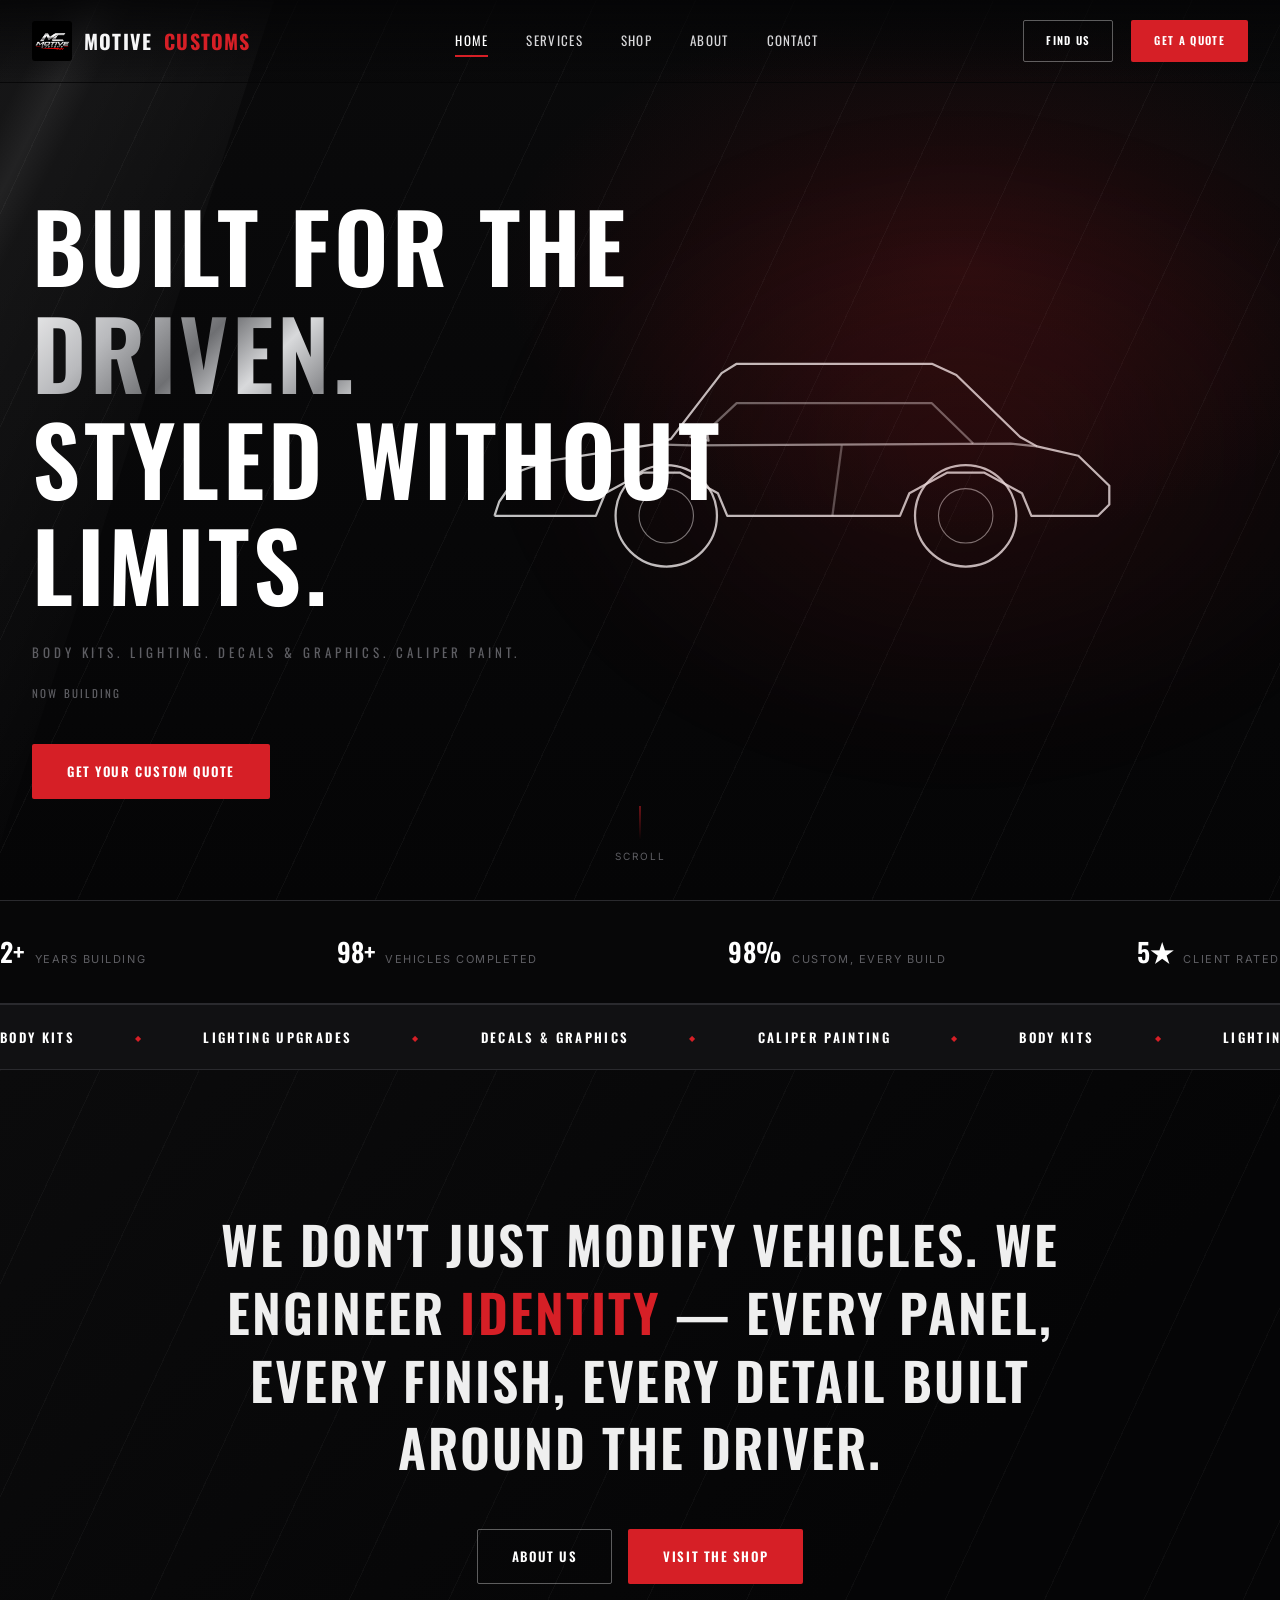
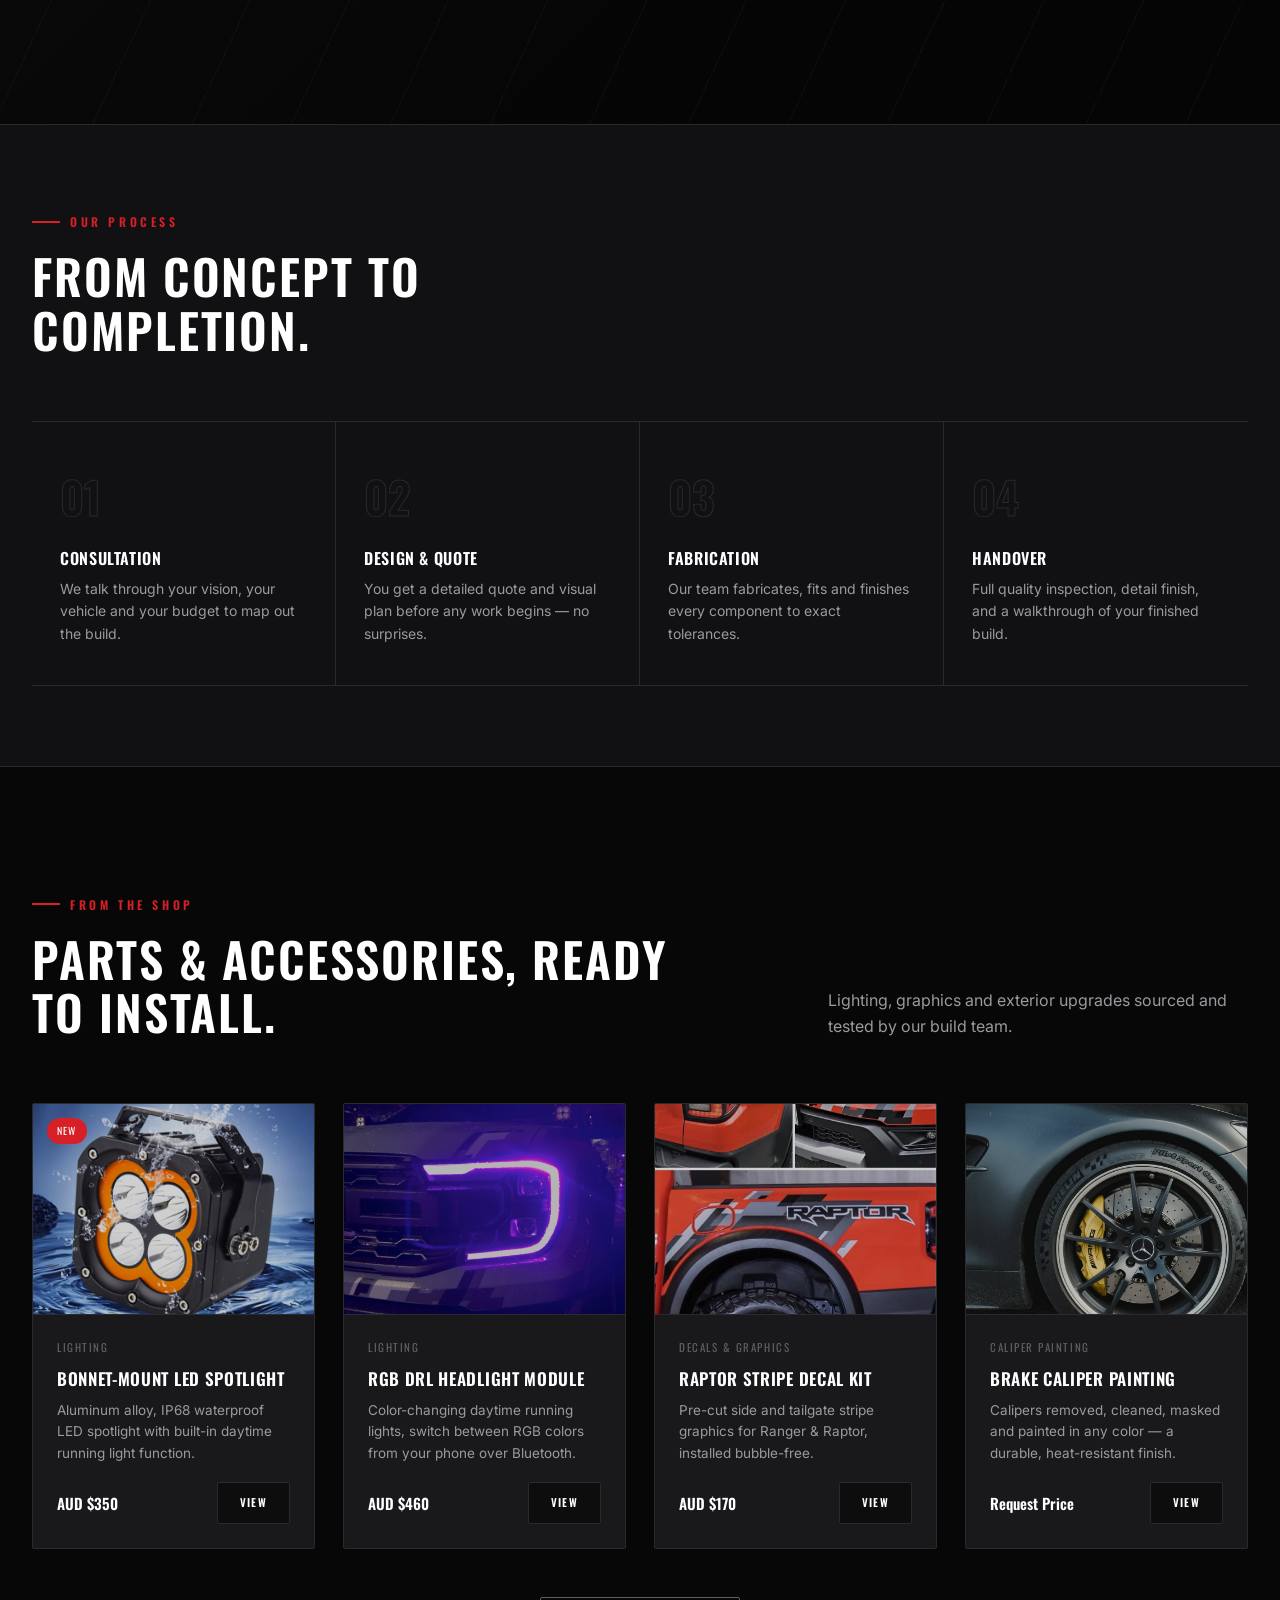
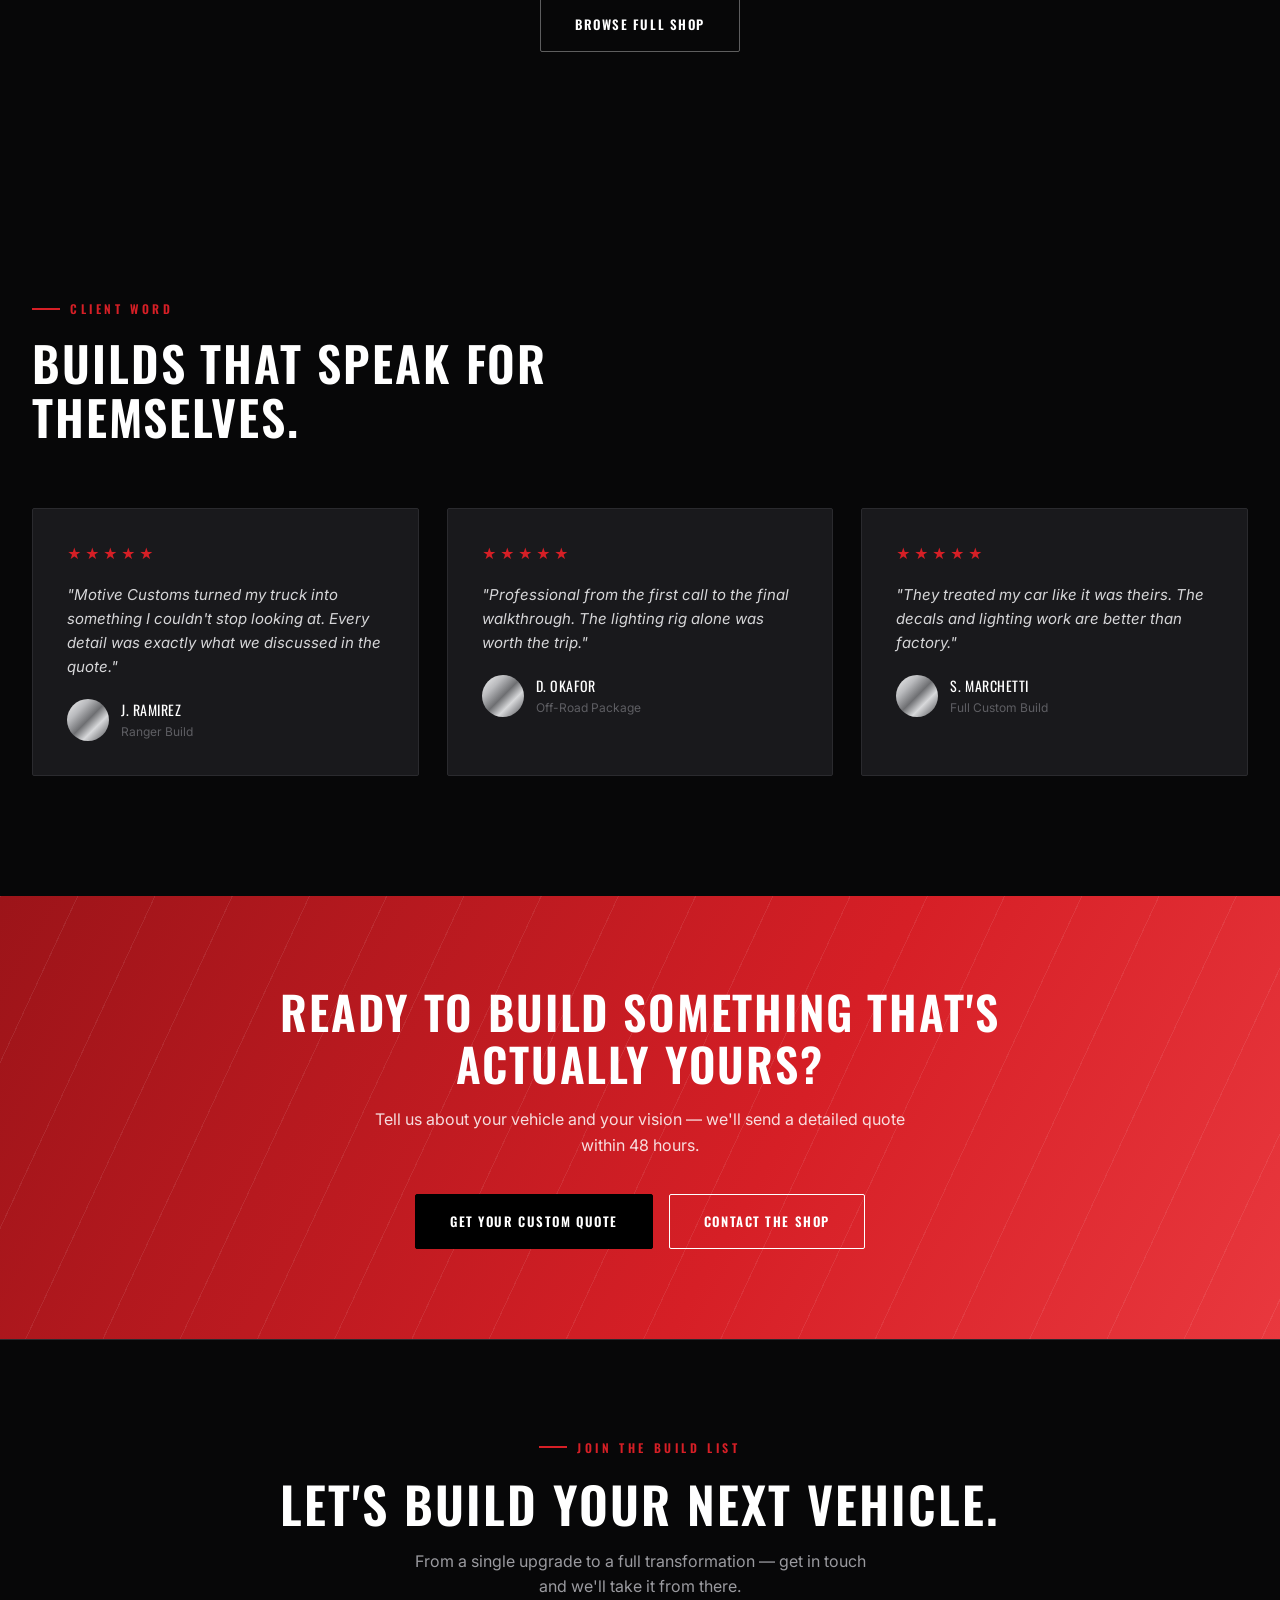
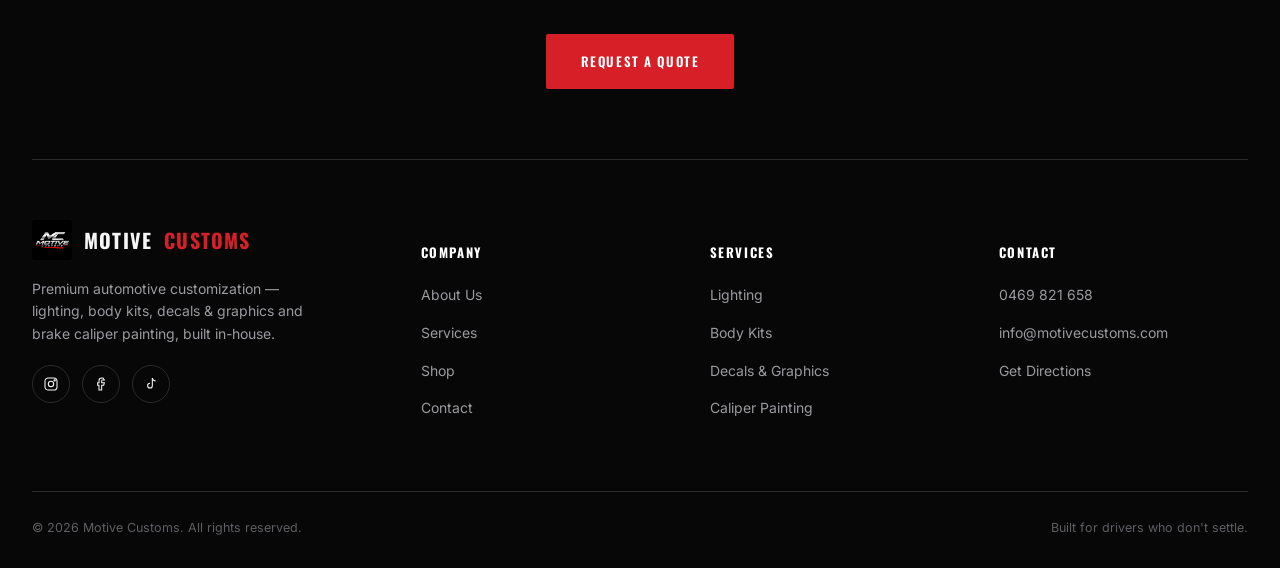
==== commit 001104fb: "Show prices in AUD Co-Authored-By: Claude Opus 5.5 <noreply@anthropic.com>" ====
--- a/index.html
+++ b/index.html
@@ -224,7 +224,7 @@
           <h3>Bonnet-Mount LED Spotlight</h3>
           <p>Aluminum alloy, IP68 waterproof LED spotlight with built-in daytime running light function.</p>
           <div class="product-footer">
-            <span class="product-price">$350</span>
+            <span class="product-price">AUD $350</span>
             <a href="shop.html" class="btn btn-sm btn-dark">View</a>
           </div>
         </div>
@@ -238,7 +238,7 @@
           <h3>RGB DRL Headlight Module</h3>
           <p>Color-changing daytime running lights, switch between RGB colors from your phone over Bluetooth.</p>
           <div class="product-footer">
-            <span class="product-price">$460</span>
+            <span class="product-price">AUD $460</span>
             <a href="shop.html" class="btn btn-sm btn-dark">View</a>
           </div>
         </div>
@@ -252,7 +252,7 @@
           <h3>Raptor Stripe Decal Kit</h3>
           <p>Pre-cut side and tailgate stripe graphics for Ranger &amp; Raptor, installed bubble-free.</p>
           <div class="product-footer">
-            <span class="product-price">$170</span>
+            <span class="product-price">AUD $170</span>
             <a href="shop.html" class="btn btn-sm btn-dark">View</a>
           </div>
         </div>
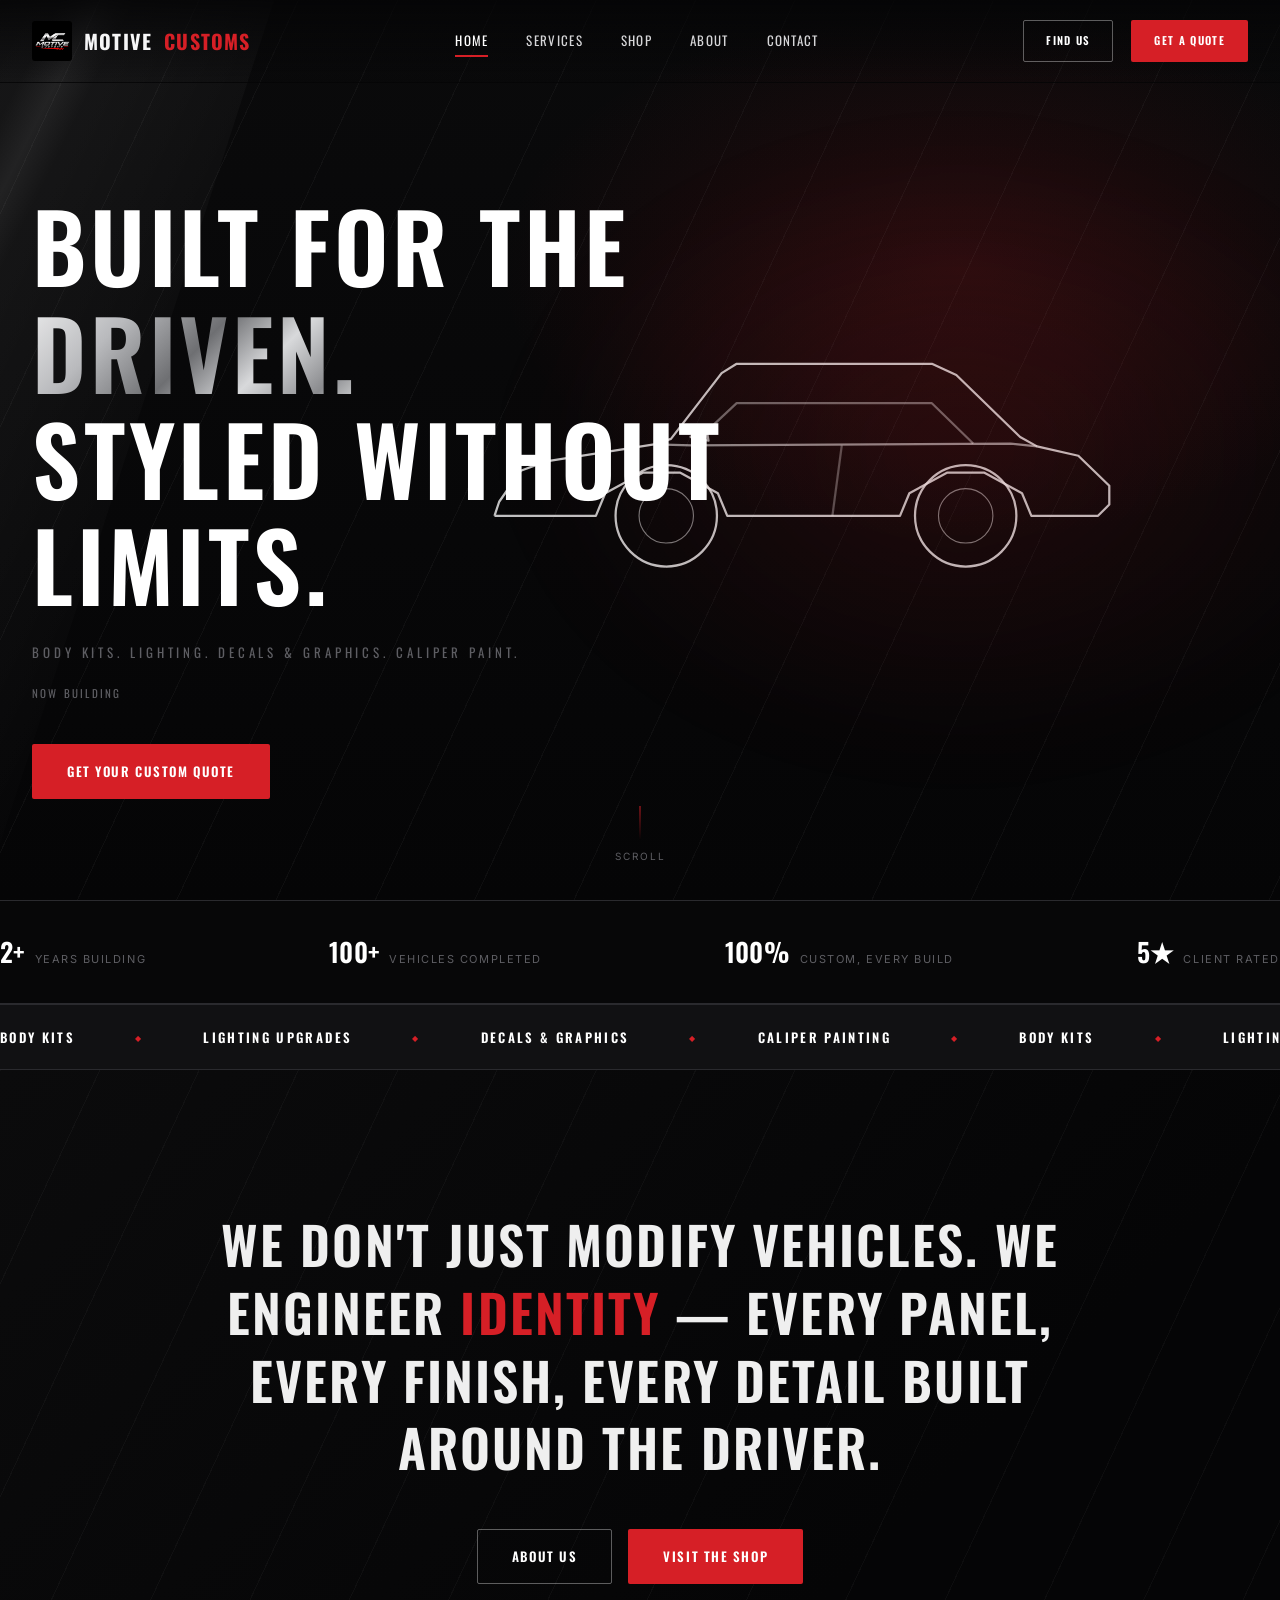
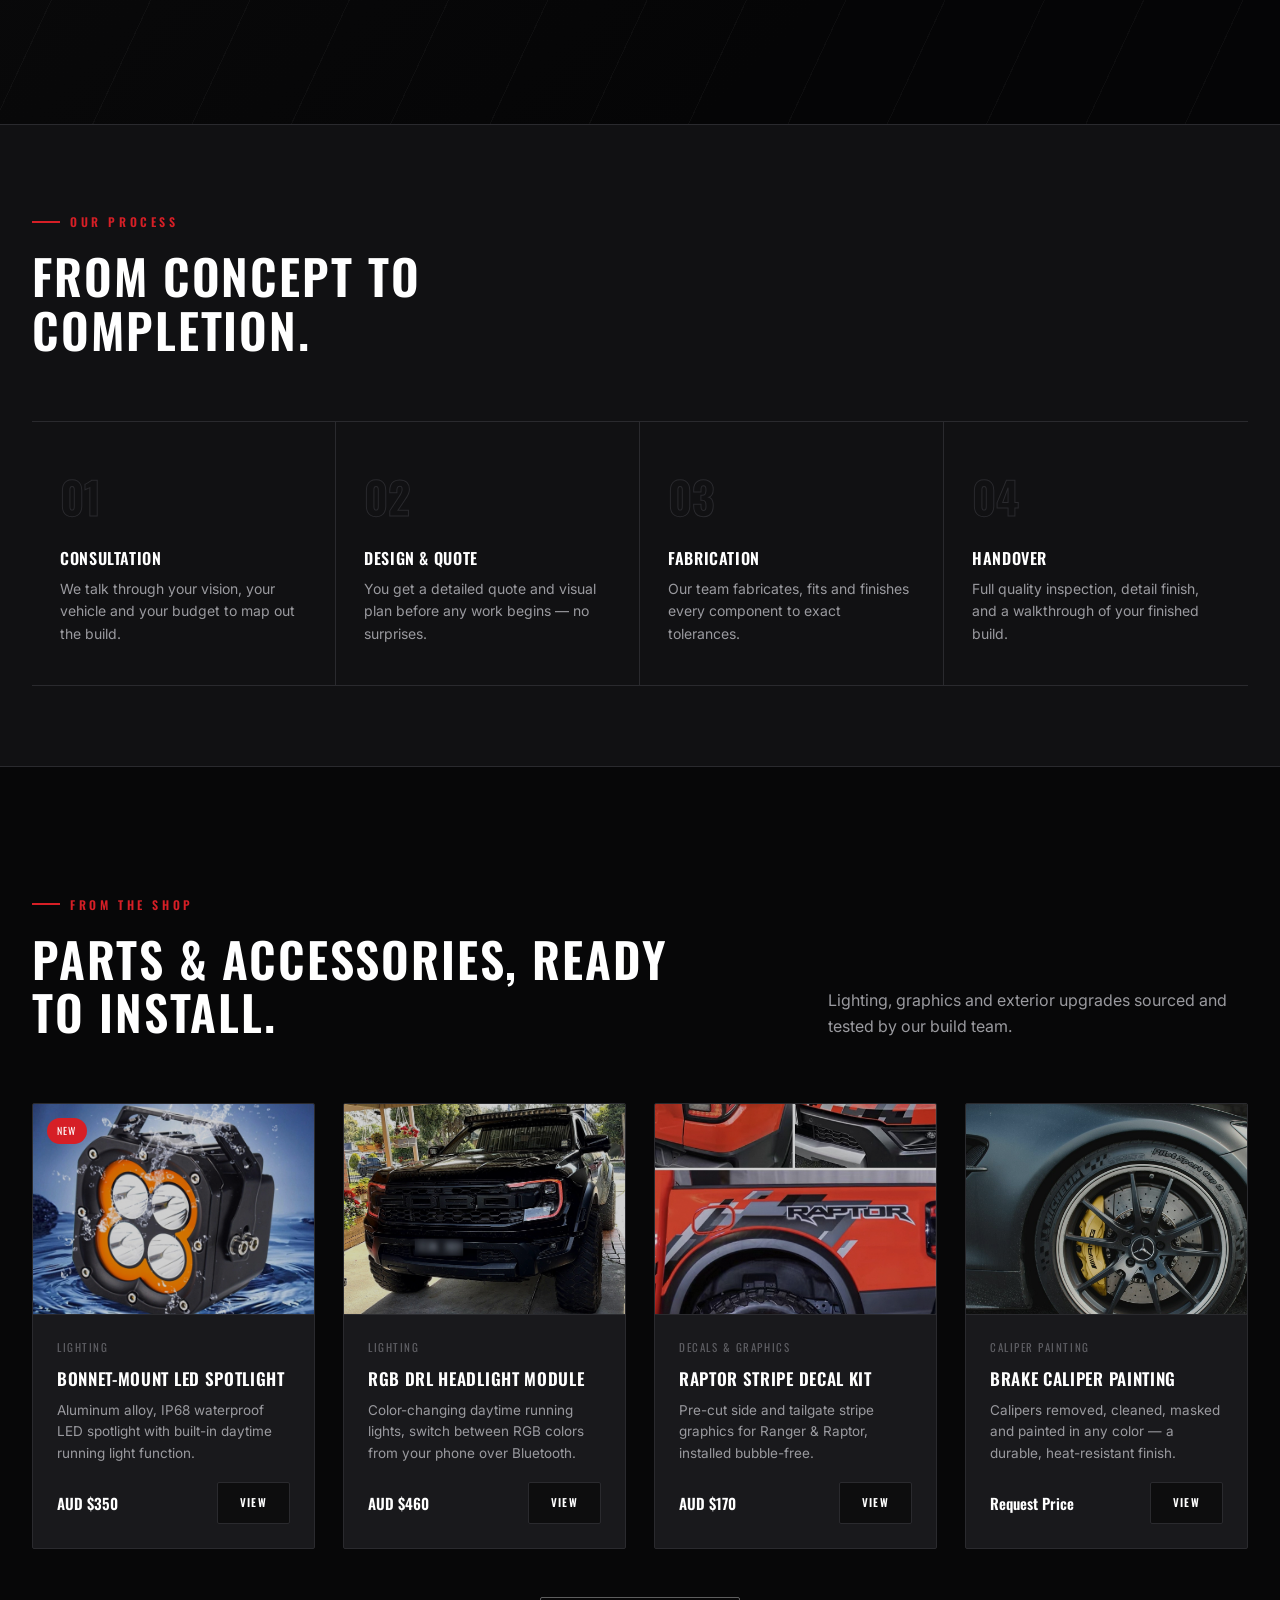
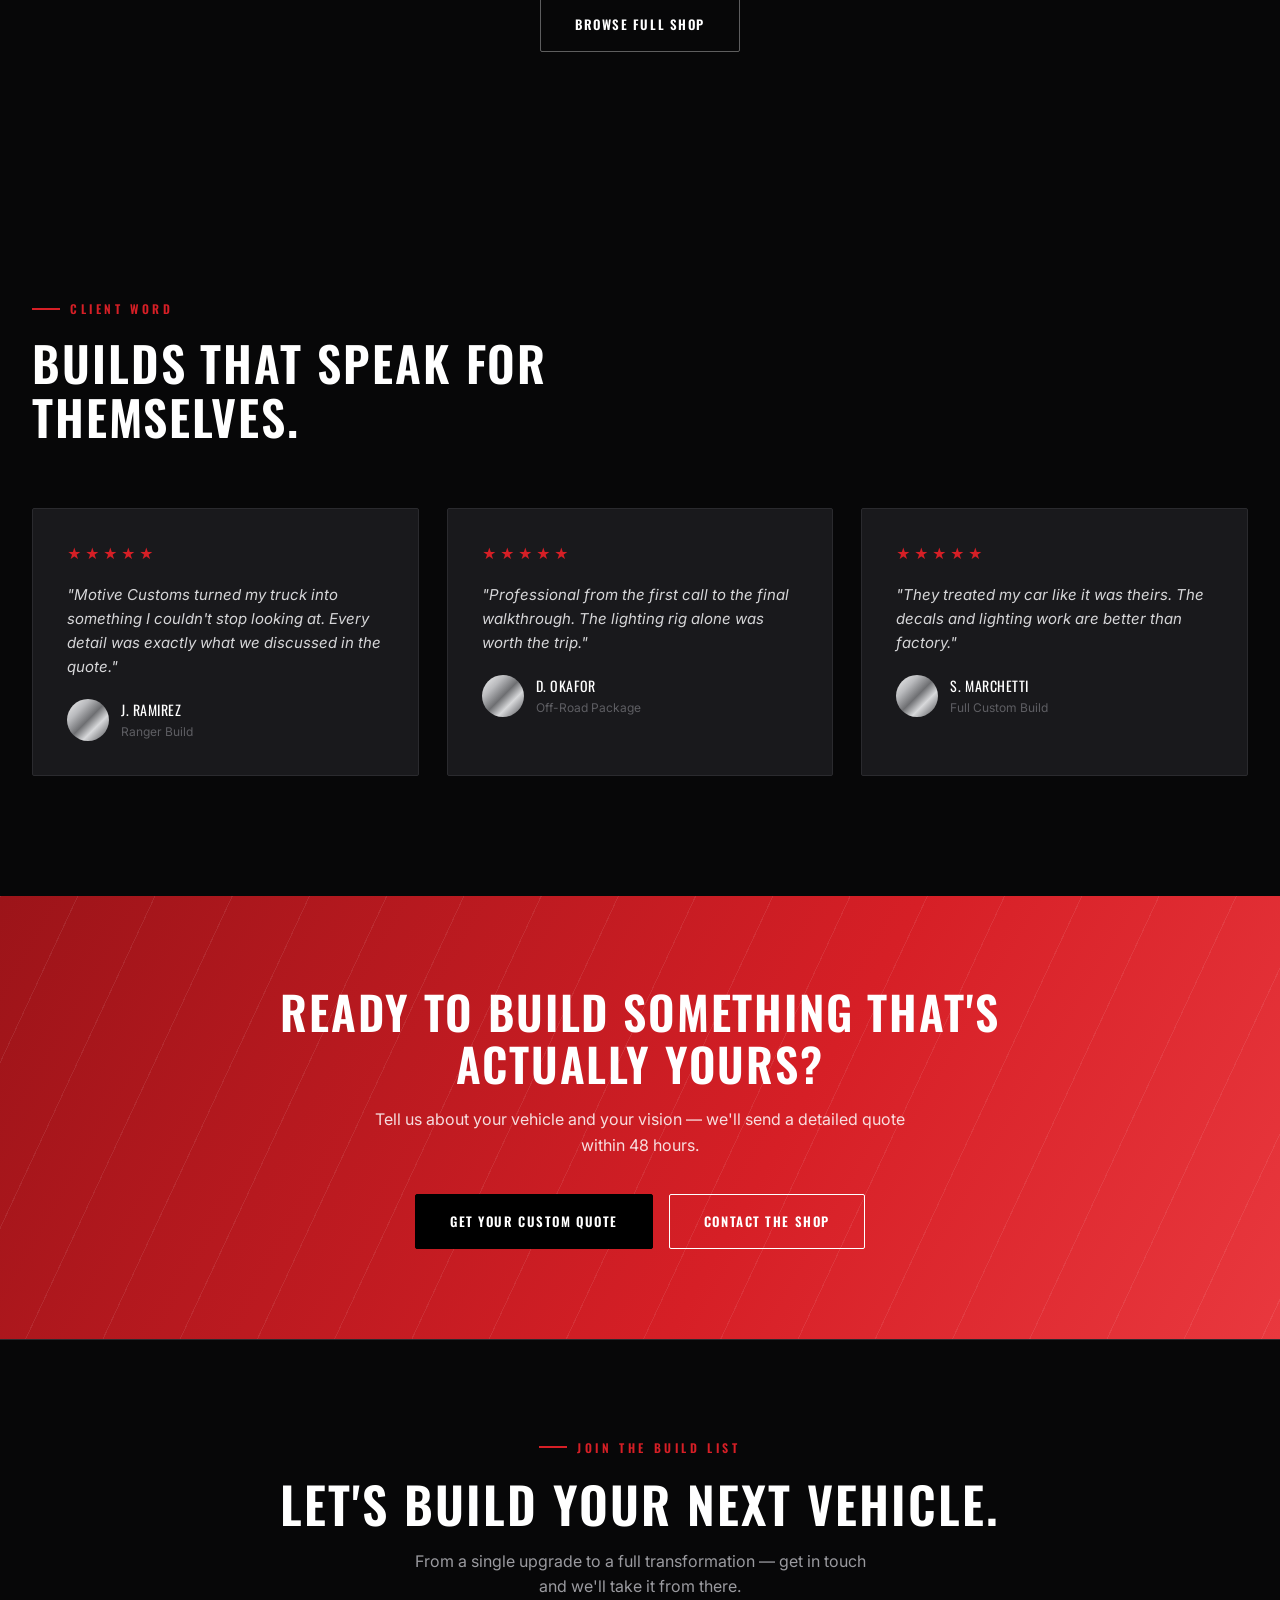
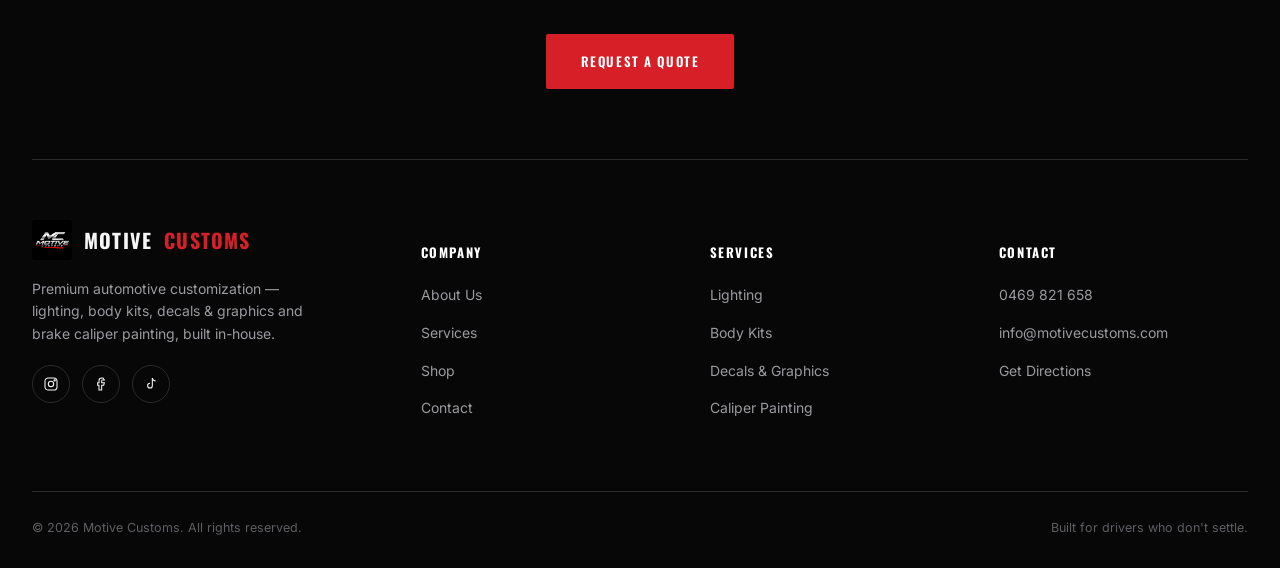
==== commit 000ec5c8: "New photos for RGB DRL module (plate blurred) and ambient lighting kit Co-Authored-By: Claude Opus 5" ====
--- a/index.html
+++ b/index.html
@@ -231,7 +231,7 @@
       </div>
       <div class="product-card reveal">
         <div class="product-media">
-          <img src="images/stock/drl-purple-real.jpg" alt="">
+          <img src="images/stock/drl-raptor-black.jpg" alt="Black Ford Ranger Raptor with RGB DRL headlights glowing red">
         </div>
         <div class="product-body">
           <div class="product-cat">Lighting</div>
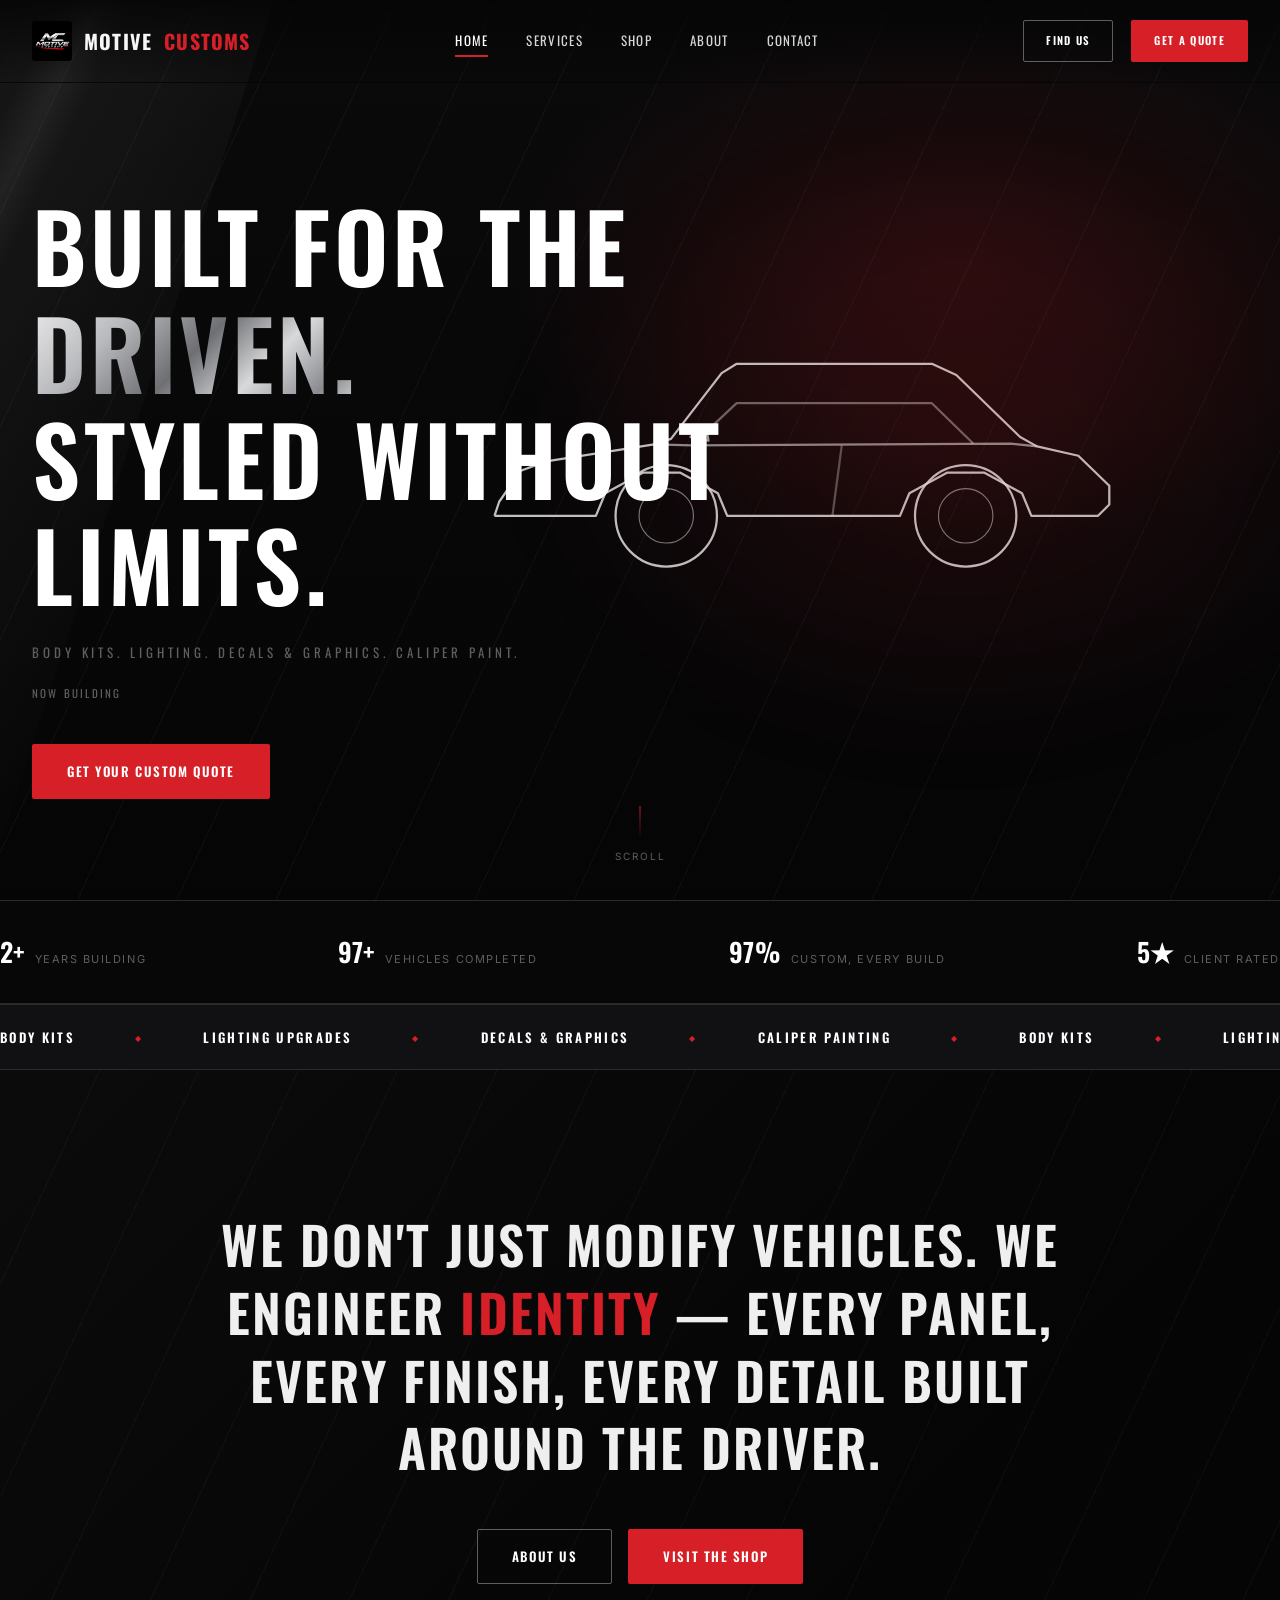
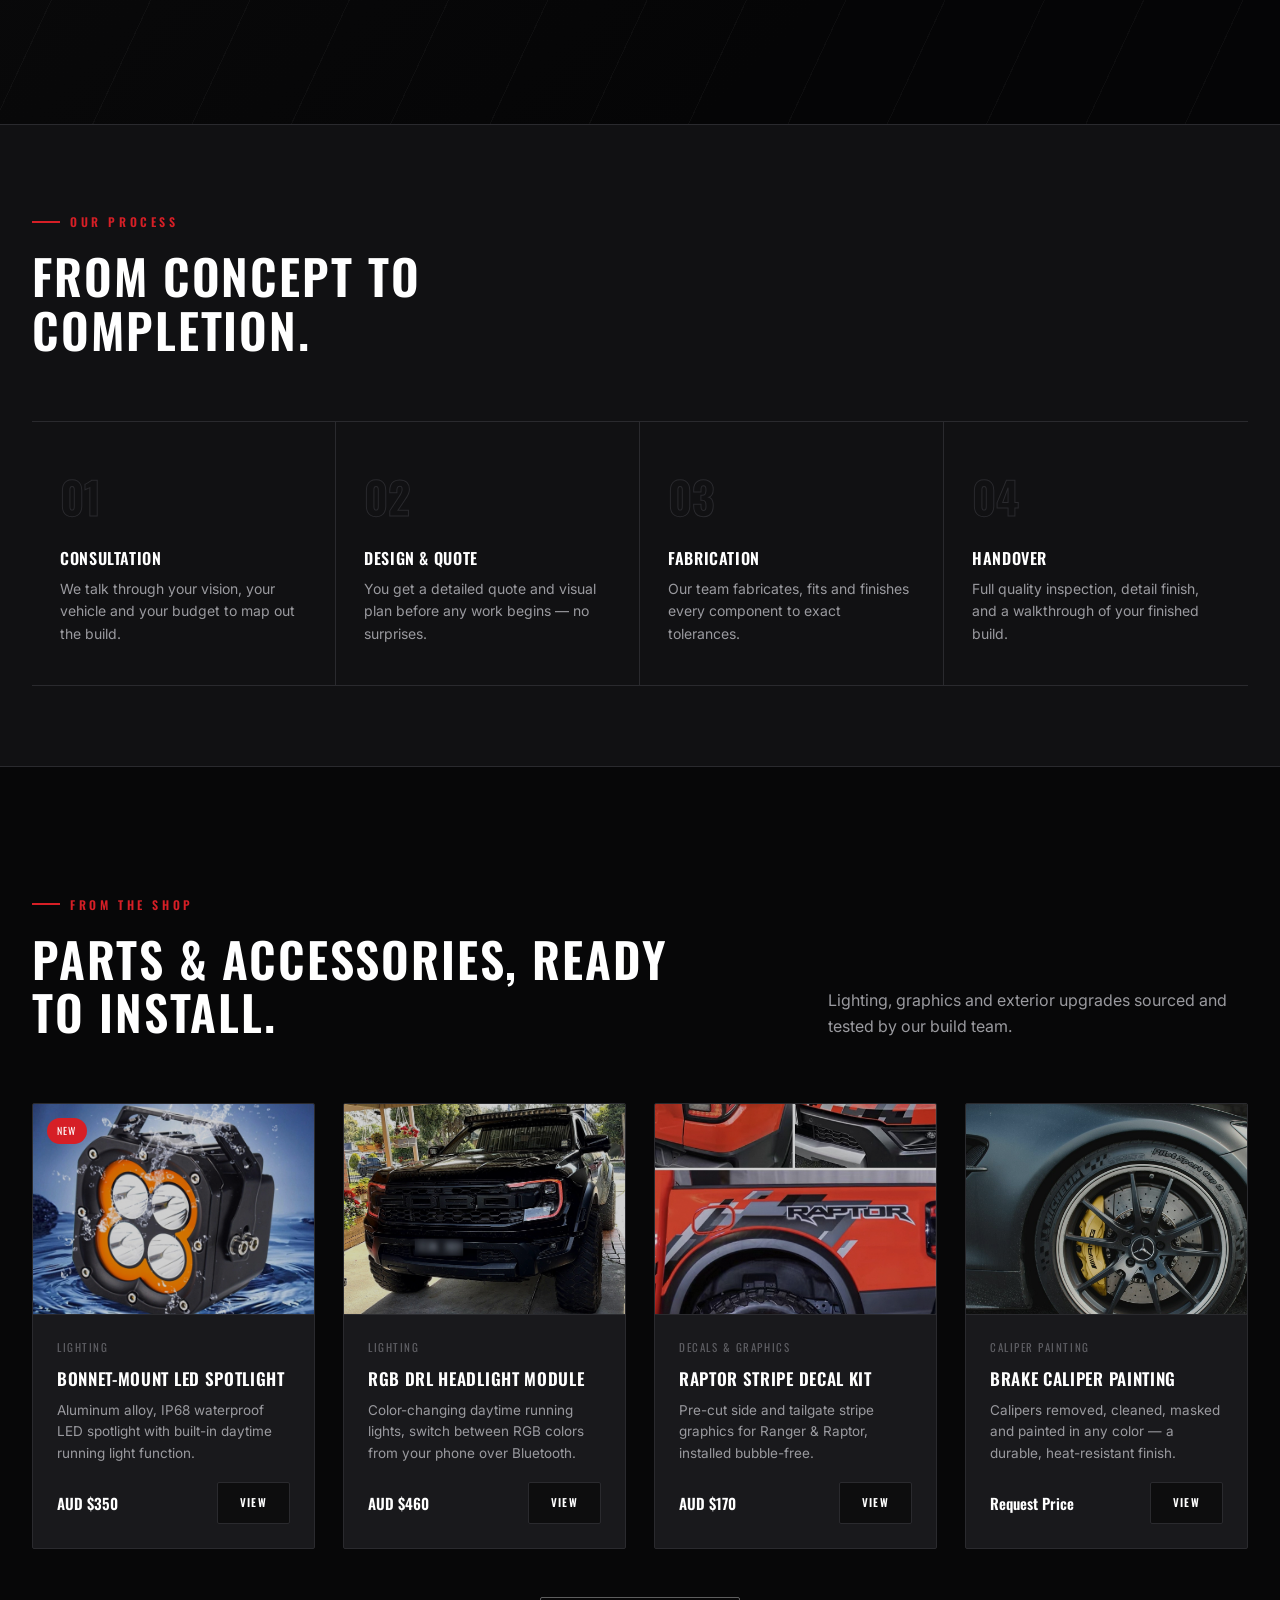
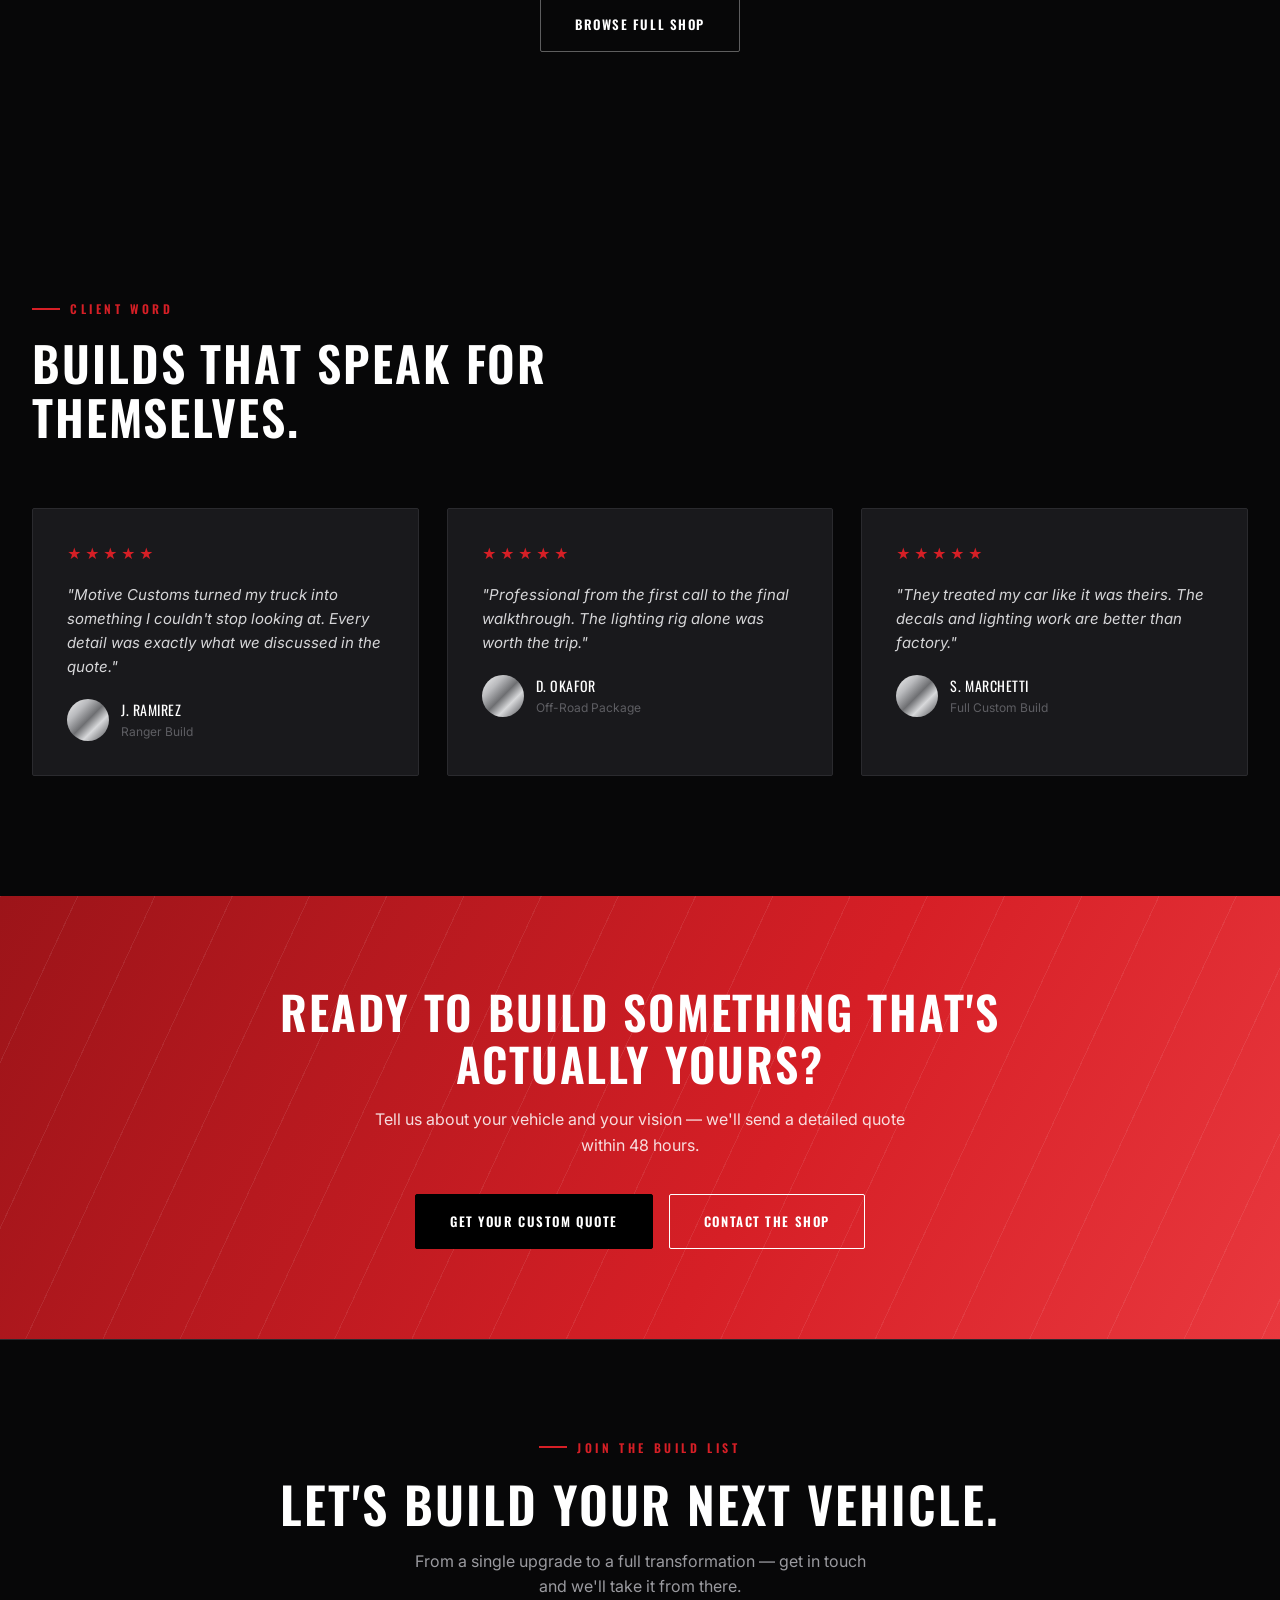
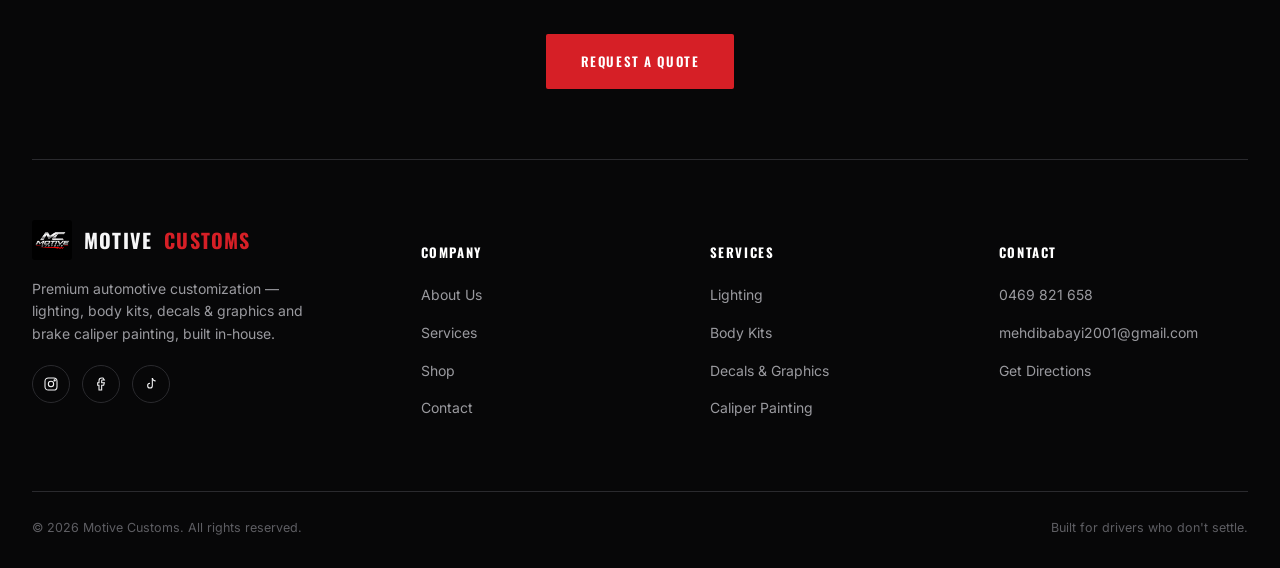
==== commit 0e571a60: "Use mehdibabayi2001@gmail.com for contact links and form delivery Co-Authored-By: Claude Opus 5.5 <n" ====
--- a/index.html
+++ b/index.html
@@ -378,7 +378,7 @@
         <h5>Contact</h5>
         <ul>
           <li><a href="tel:+61469821658">0469 821 658</a></li>
-          <li><a href="mailto:info@motivecustoms.com">info@motivecustoms.com</a></li>
+          <li><a href="mailto:mehdibabayi2001@gmail.com">mehdibabayi2001@gmail.com</a></li>
           <li><a href="https://www.google.com/maps/dir/?api=1&amp;destination=21+Ingrid+Street%2C+Dandenong+VIC+3175" target="_blank" rel="noopener noreferrer">Get Directions</a></li>
         </ul>
       </div>
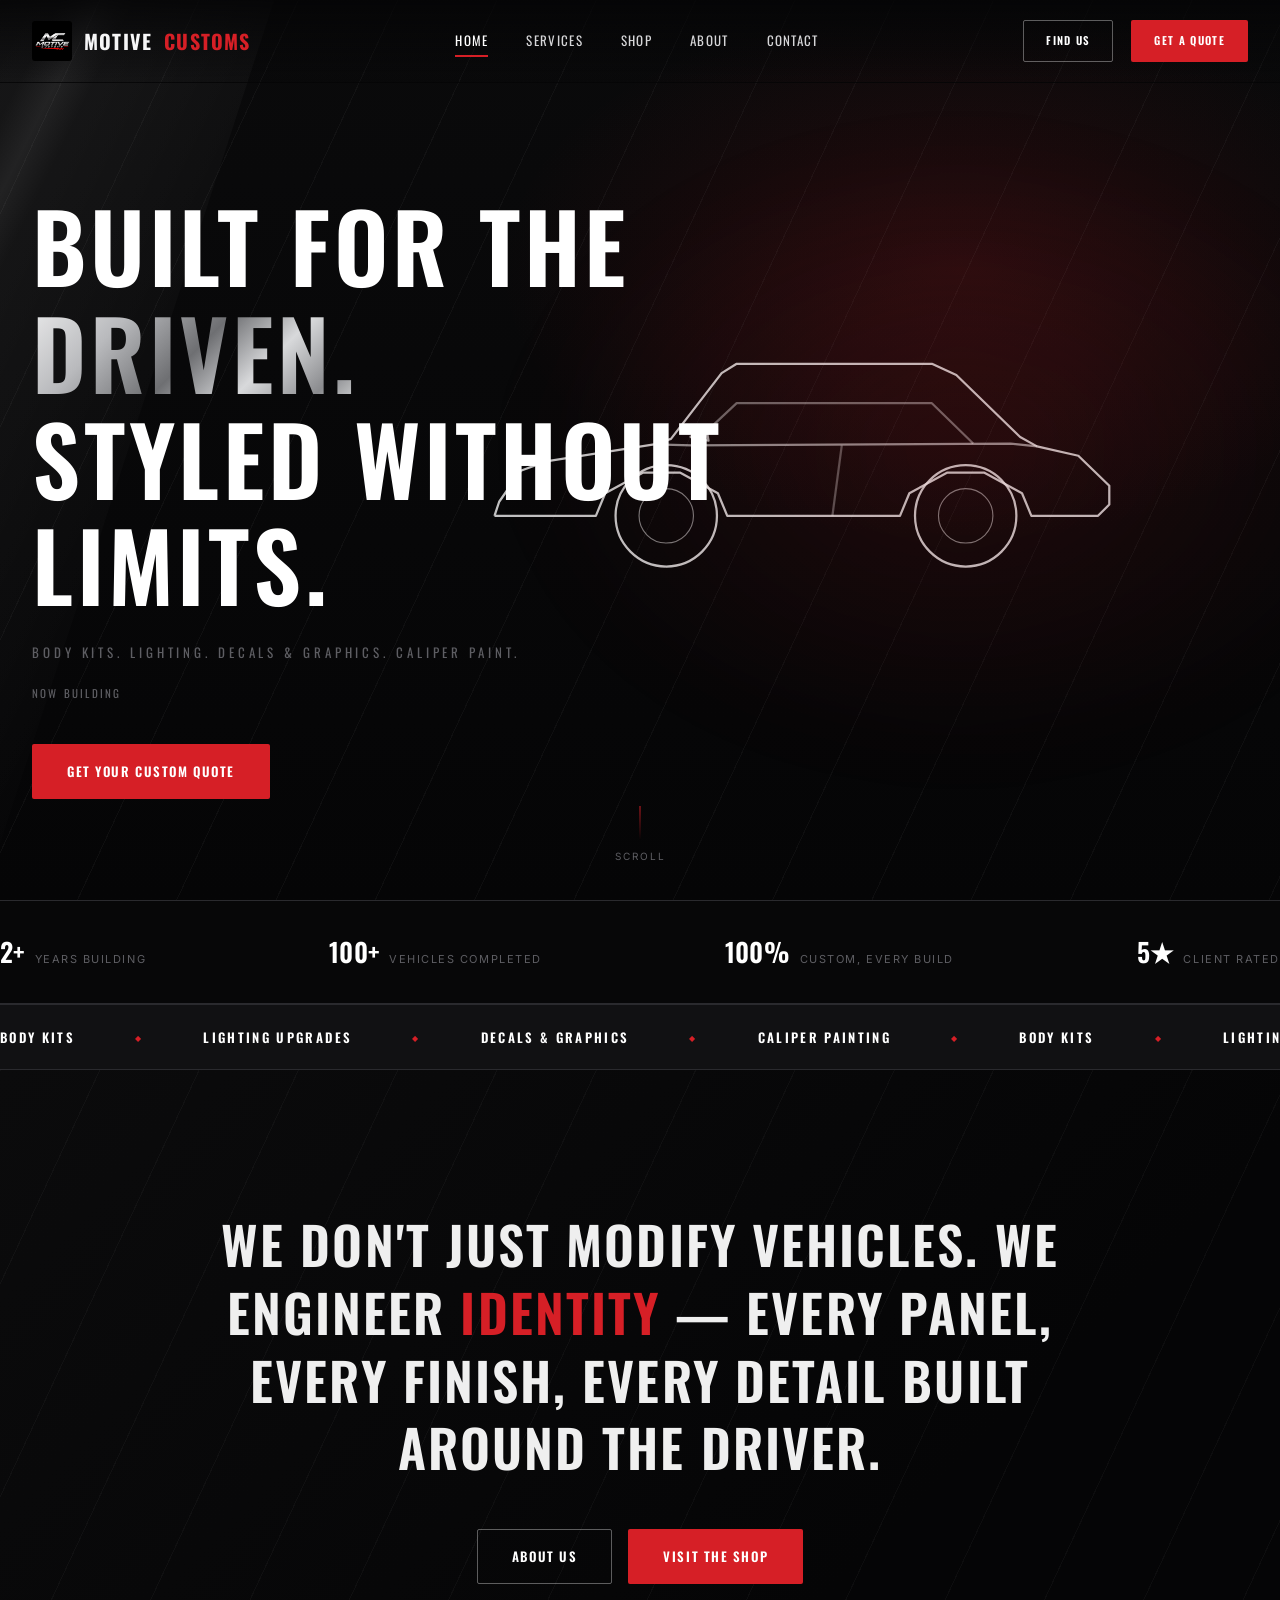
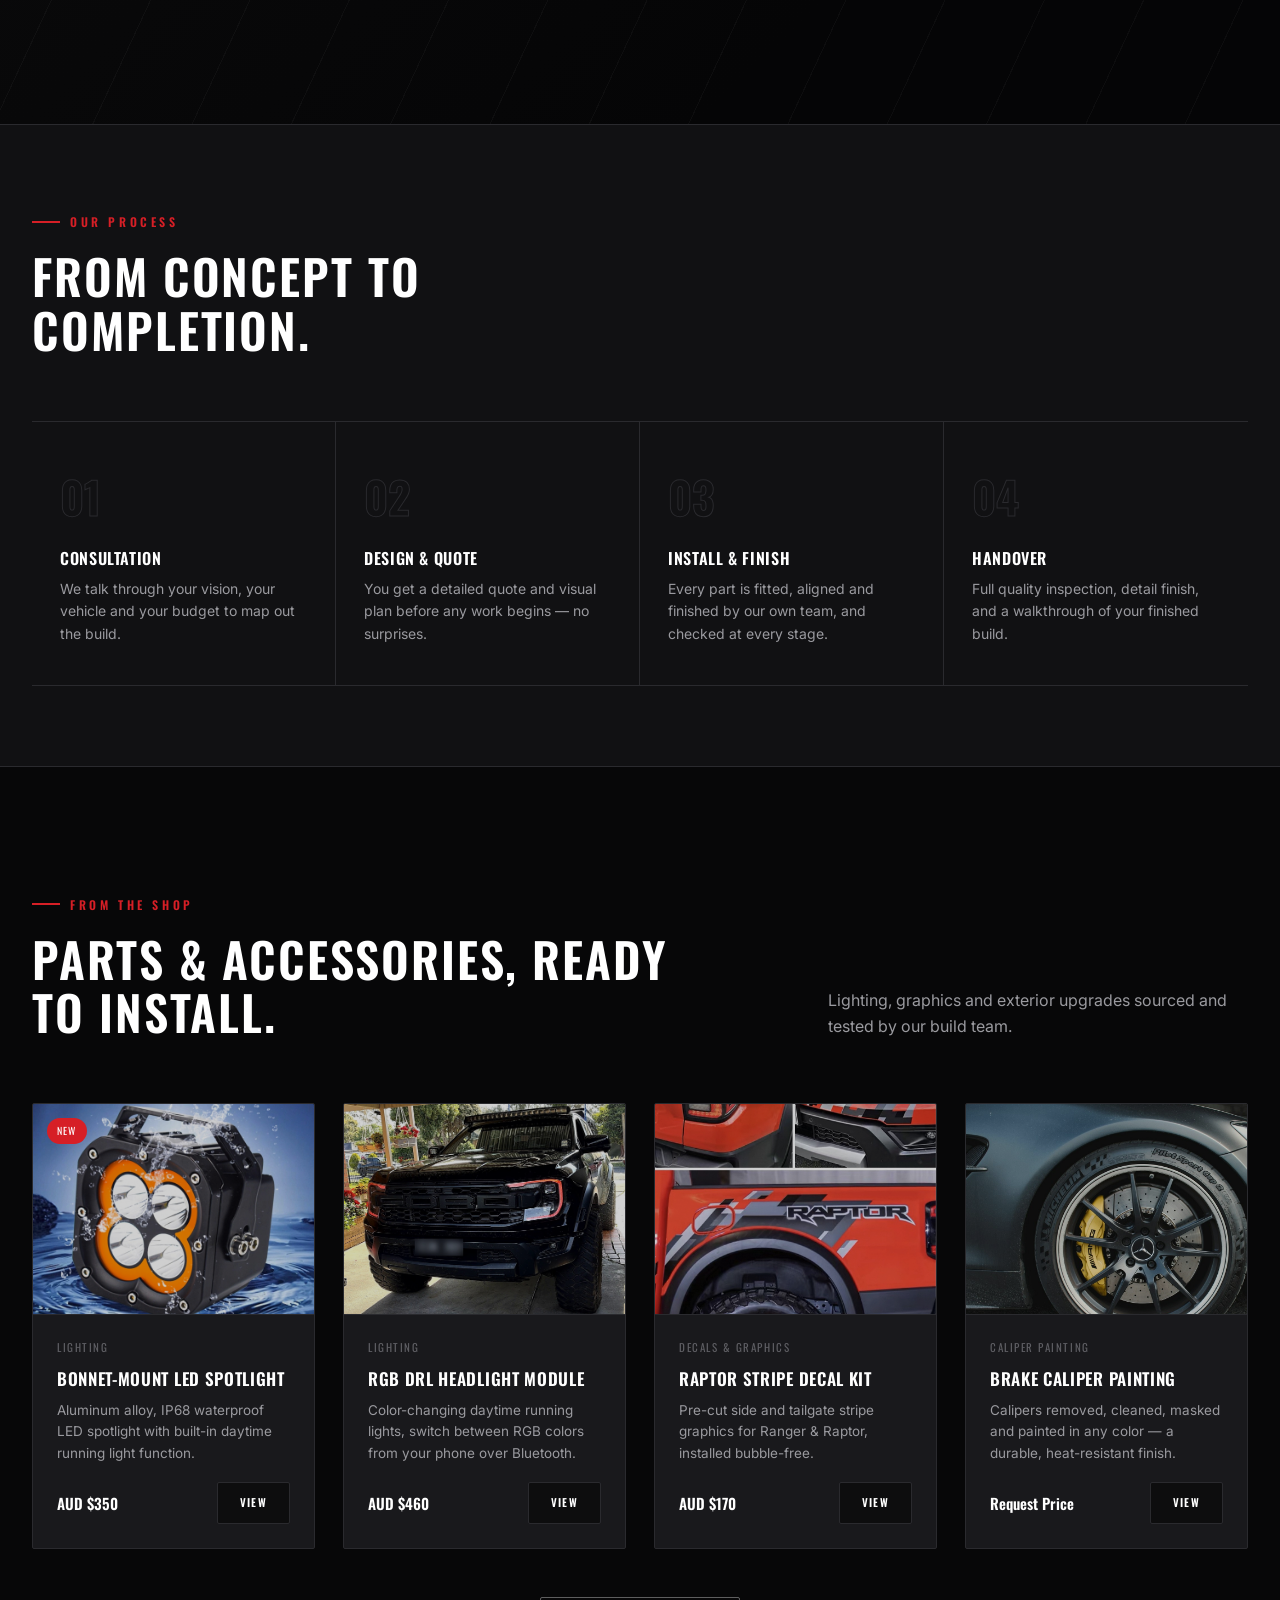
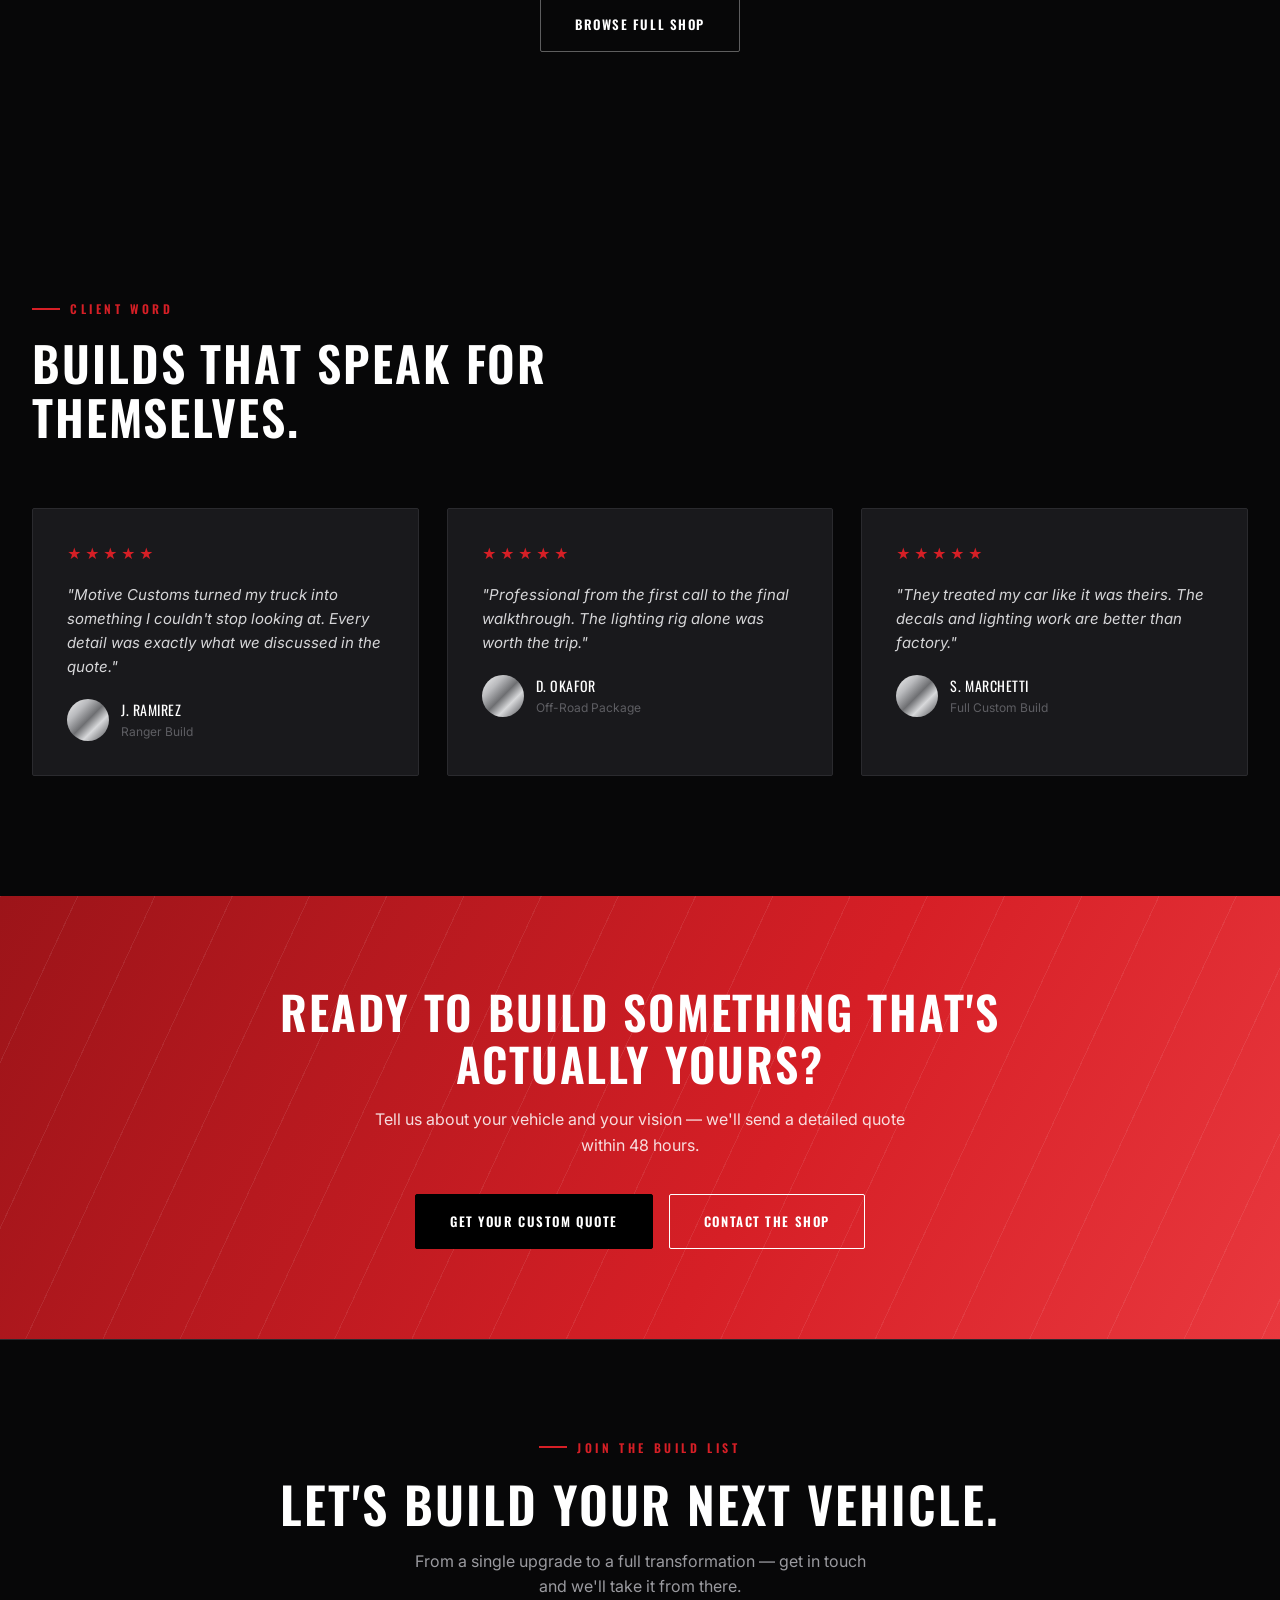
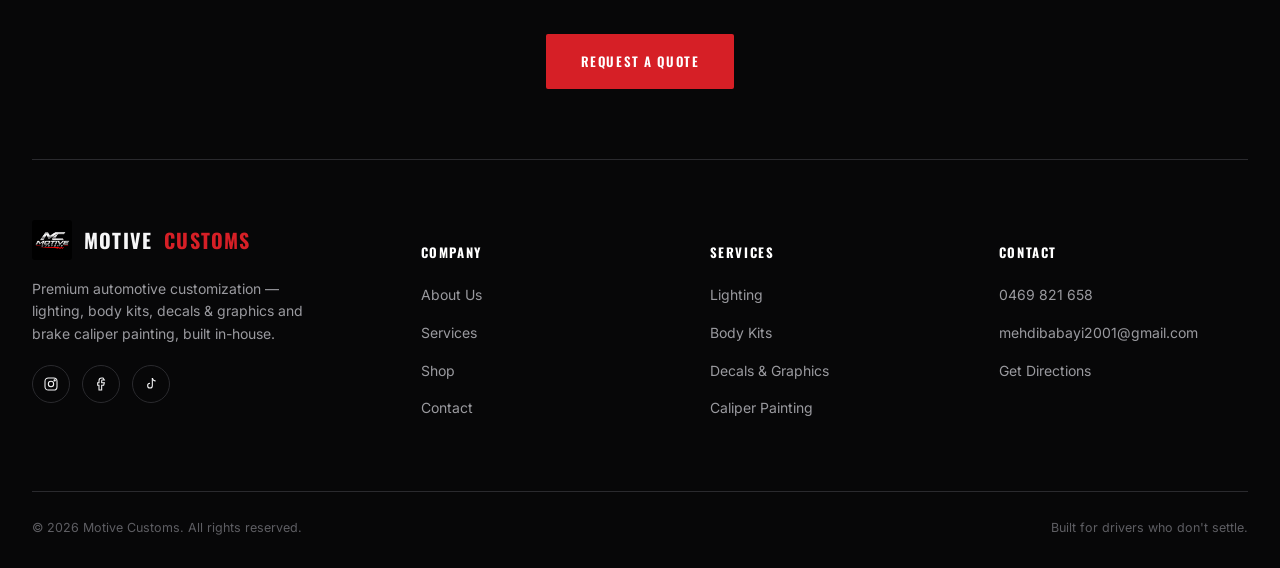
==== commit b0b709ee: "Remove fabrication claims; team section shows 3 people Co-Authored-By: Claude Opus 5.5 <noreply@anth" ====
--- a/index.html
+++ b/index.html
@@ -191,8 +191,8 @@
       </div>
       <div class="process-item">
         <div class="step-no">03</div>
-        <h4>Fabrication</h4>
-        <p>Our team fabricates, fits and finishes every component to exact tolerances.</p>
+        <h4>Install &amp; Finish</h4>
+        <p>Every part is fitted, aligned and finished by our own team, and checked at every stage.</p>
       </div>
       <div class="process-item">
         <div class="step-no">04</div>
--- a/css/style.css
+++ b/css/style.css
@@ -981,7 +981,7 @@
 .value-item .big-num span { color: var(--red); }
 .value-item .big-label { font-size: 12px; letter-spacing: .12em; text-transform: uppercase; color: var(--muted-dark); margin-top: 8px; }
 
-.team-grid { display: grid; grid-template-columns: repeat(4, 1fr); gap: 24px; }
+.team-grid { display: grid; grid-template-columns: repeat(3, 1fr); gap: 24px; max-width: 900px; margin: 0 auto; }
 .team-card { text-align: center; }
 .team-photo {
   aspect-ratio: 3/3.4;
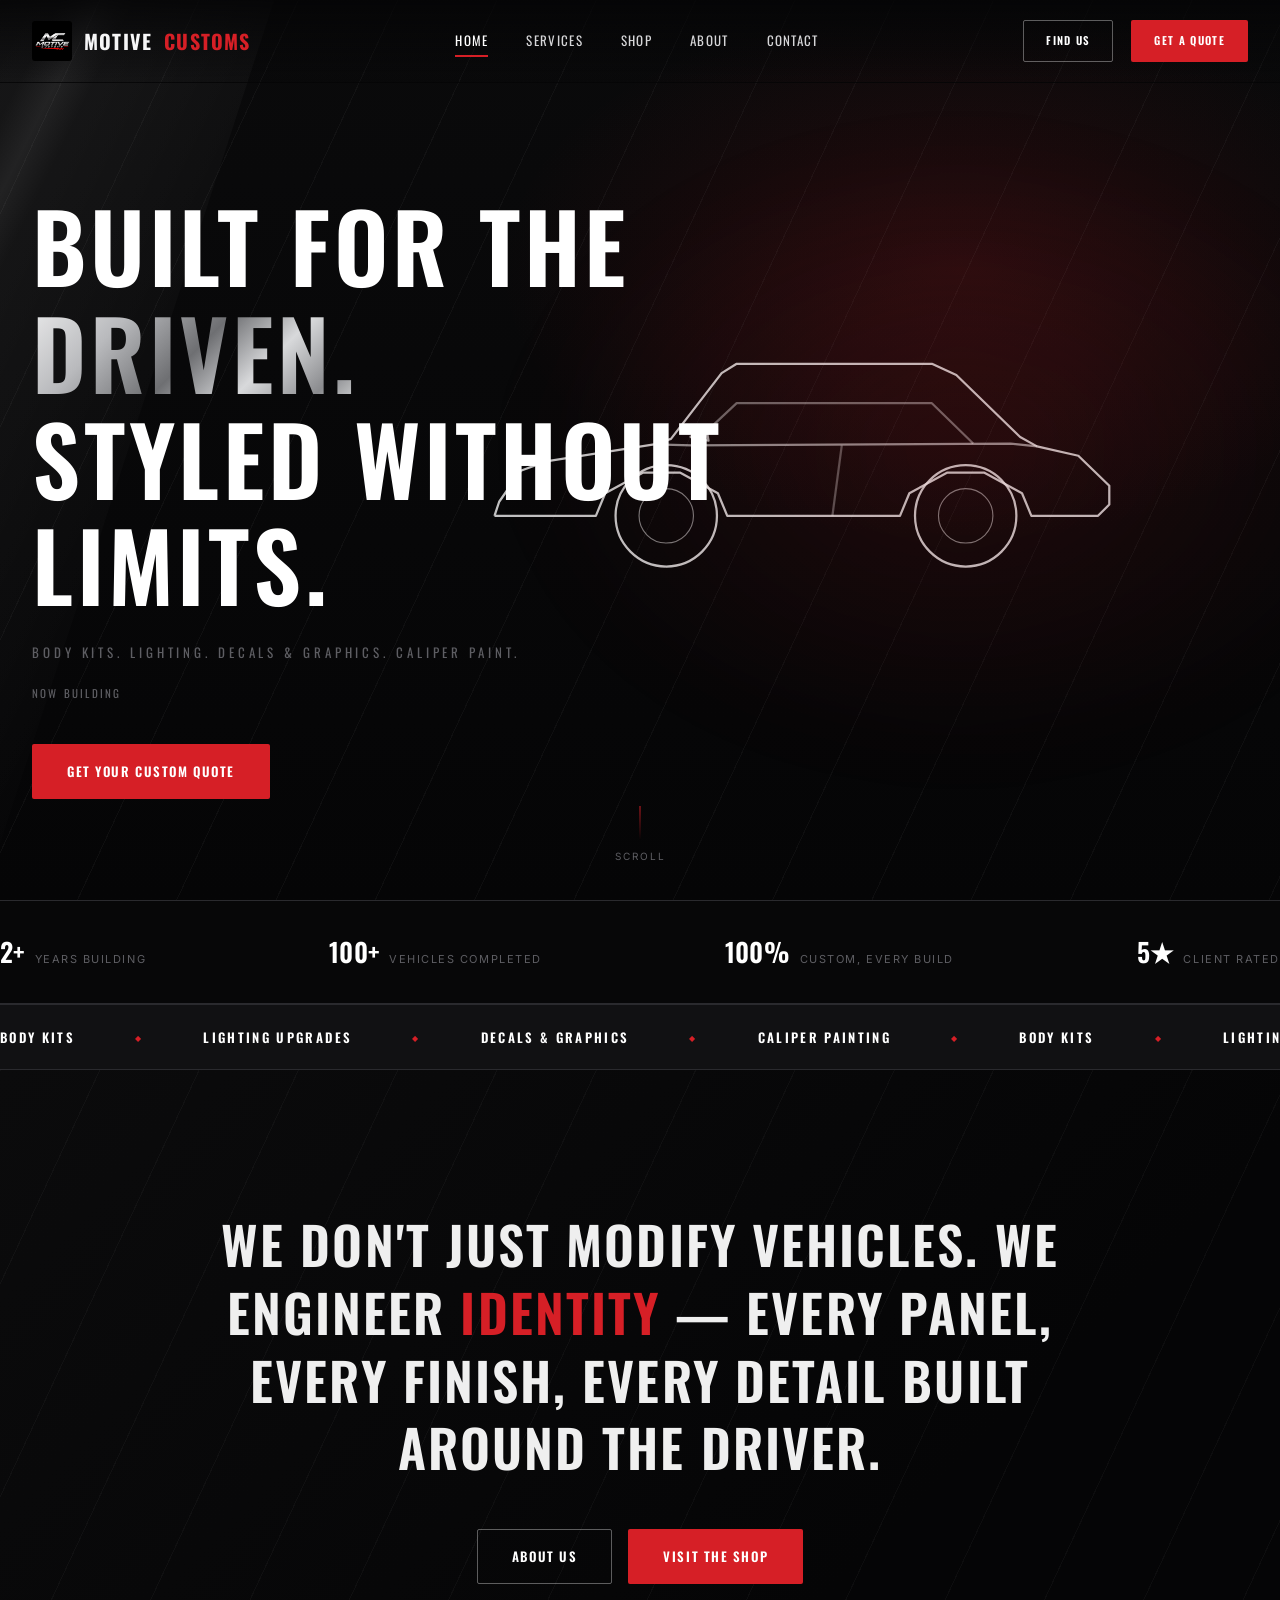
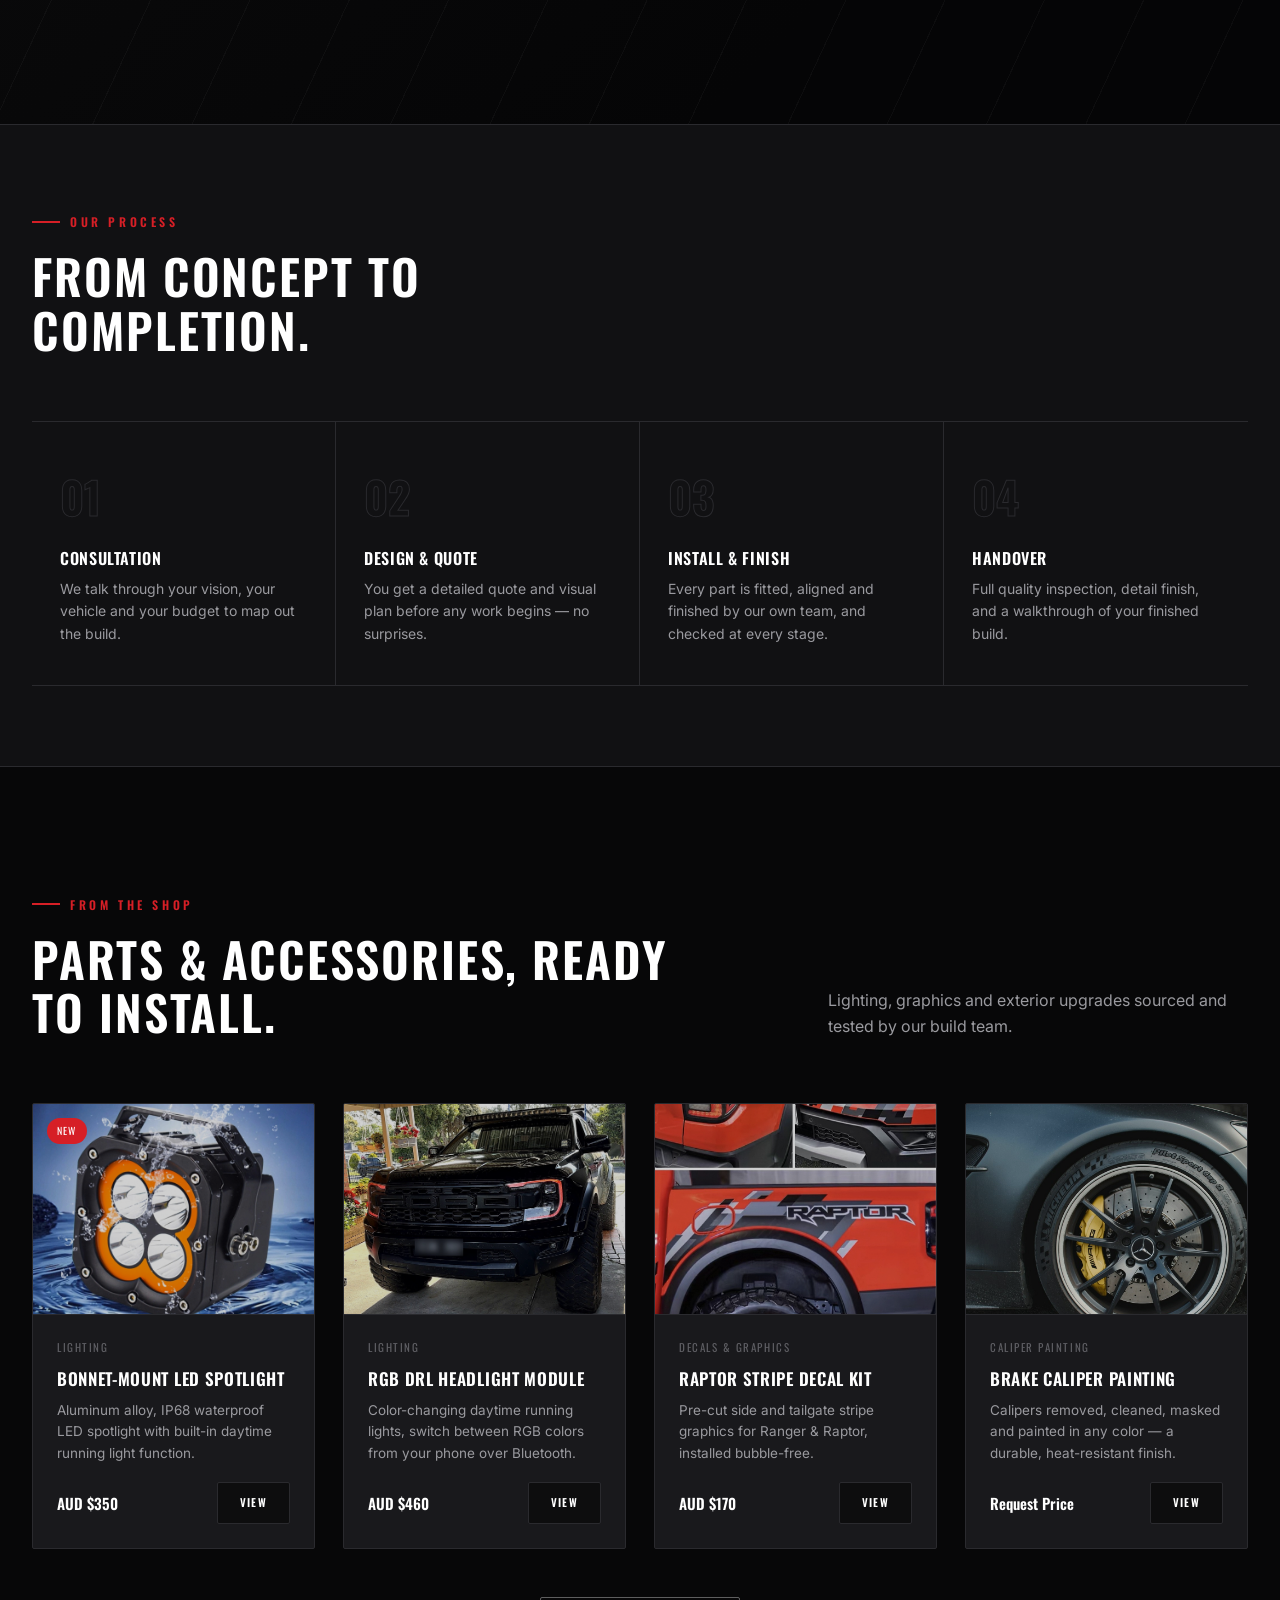
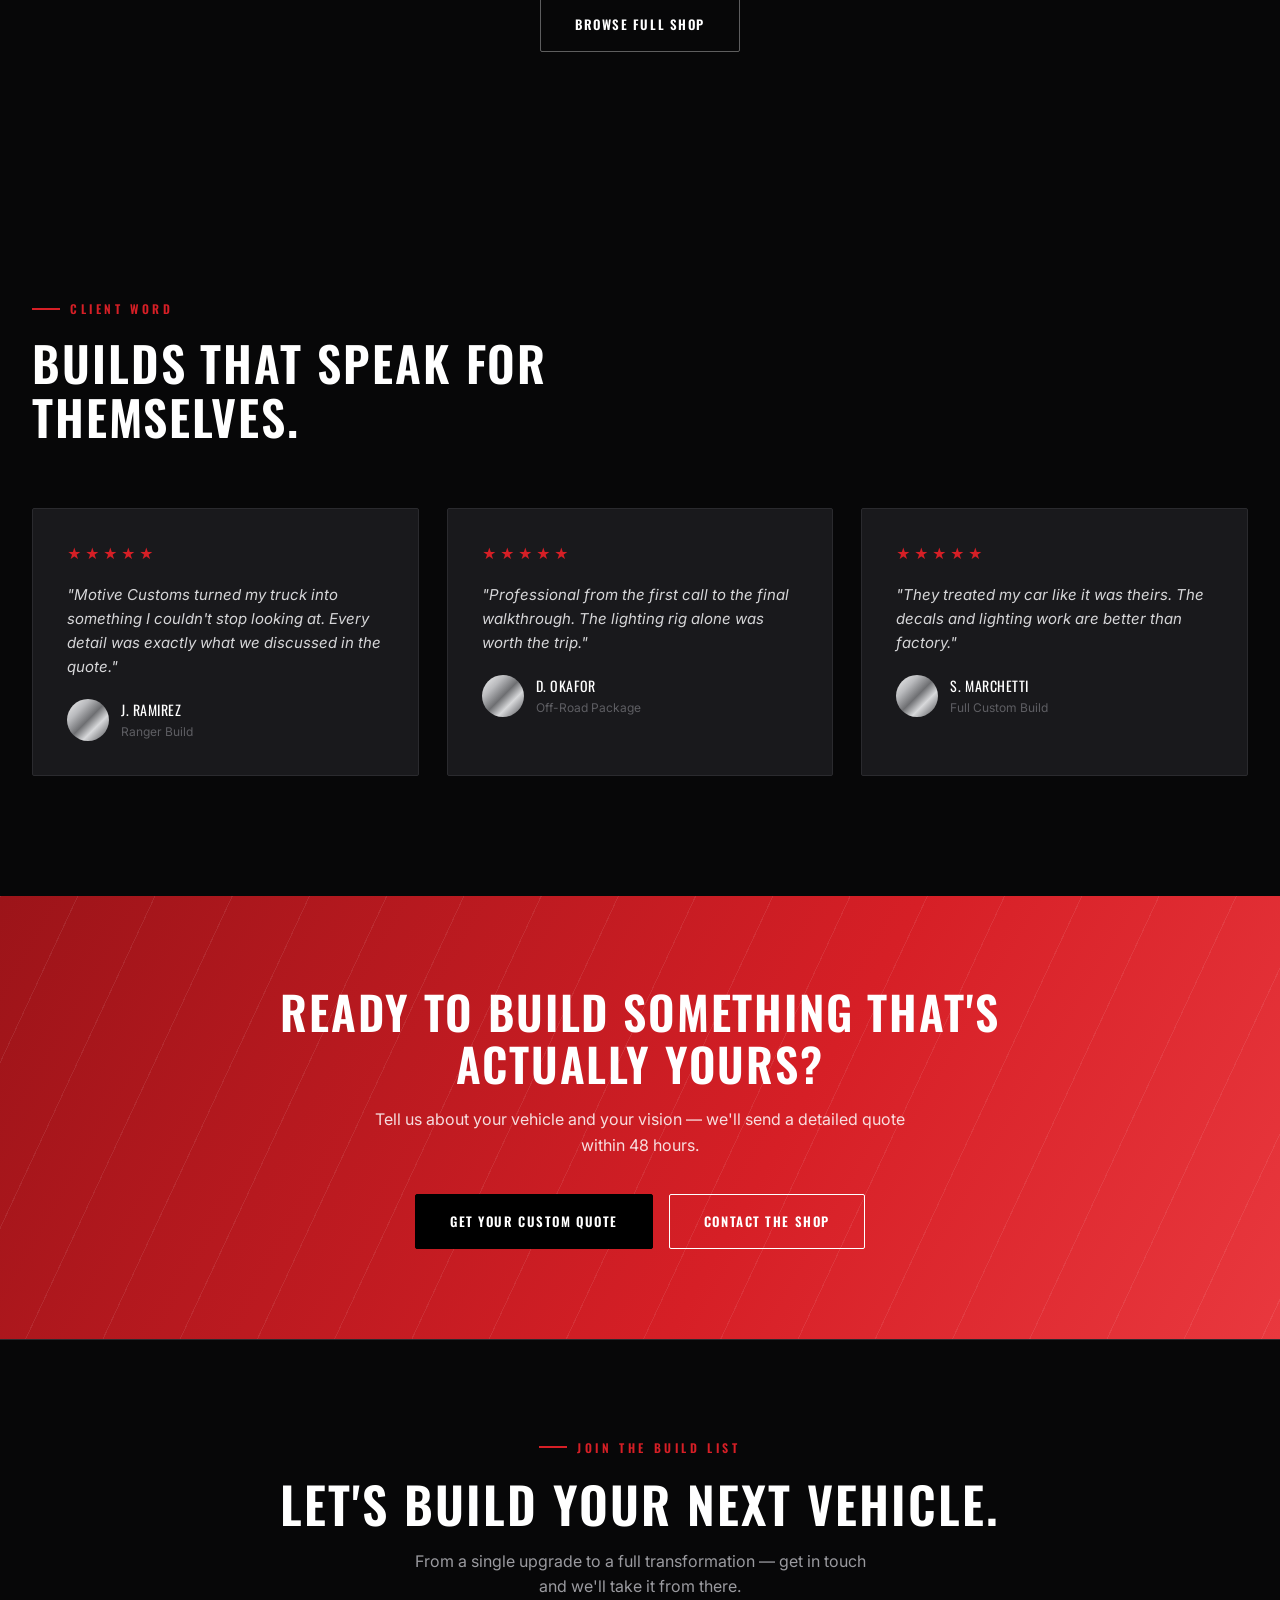
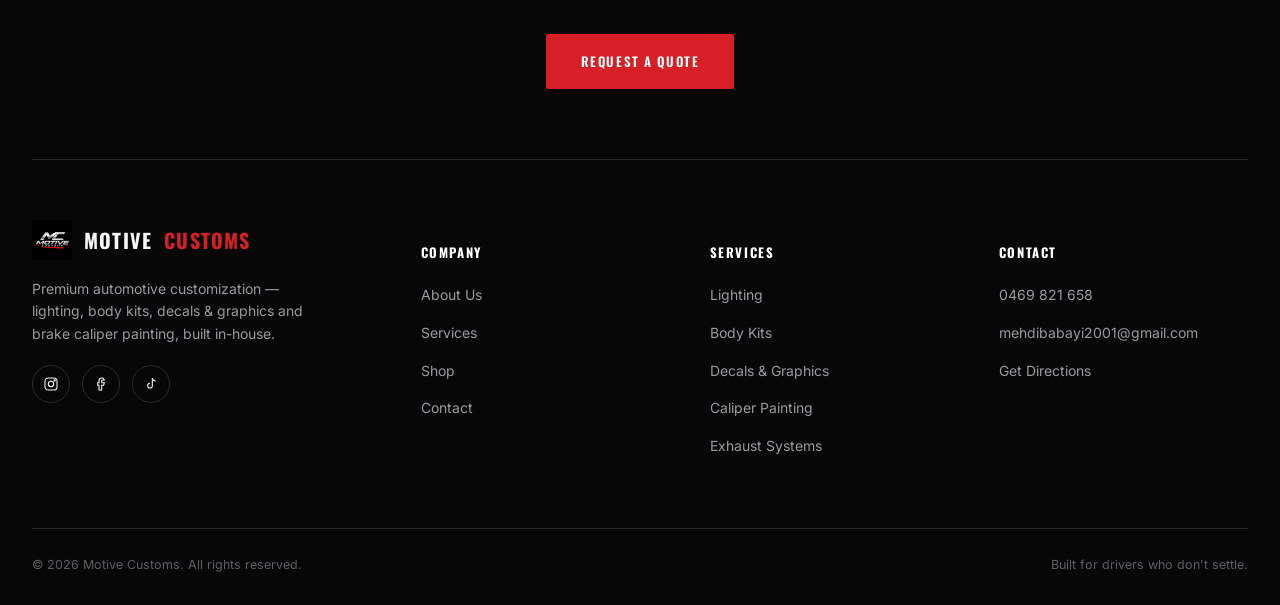
==== commit 026e7e5c: "Exhaust: supplied-and-installed on products, new Exhaust Systems service, quote option and footer li" ====
--- a/index.html
+++ b/index.html
@@ -372,6 +372,7 @@
           <li><a href="services.html#body-kits">Body Kits</a></li>
           <li><a href="services.html#wraps">Decals &amp; Graphics</a></li>
           <li><a href="services.html#calipers">Caliper Painting</a></li>
+          <li><a href="services.html#exhaust">Exhaust Systems</a></li>
         </ul>
       </div>
       <div class="footer-col">
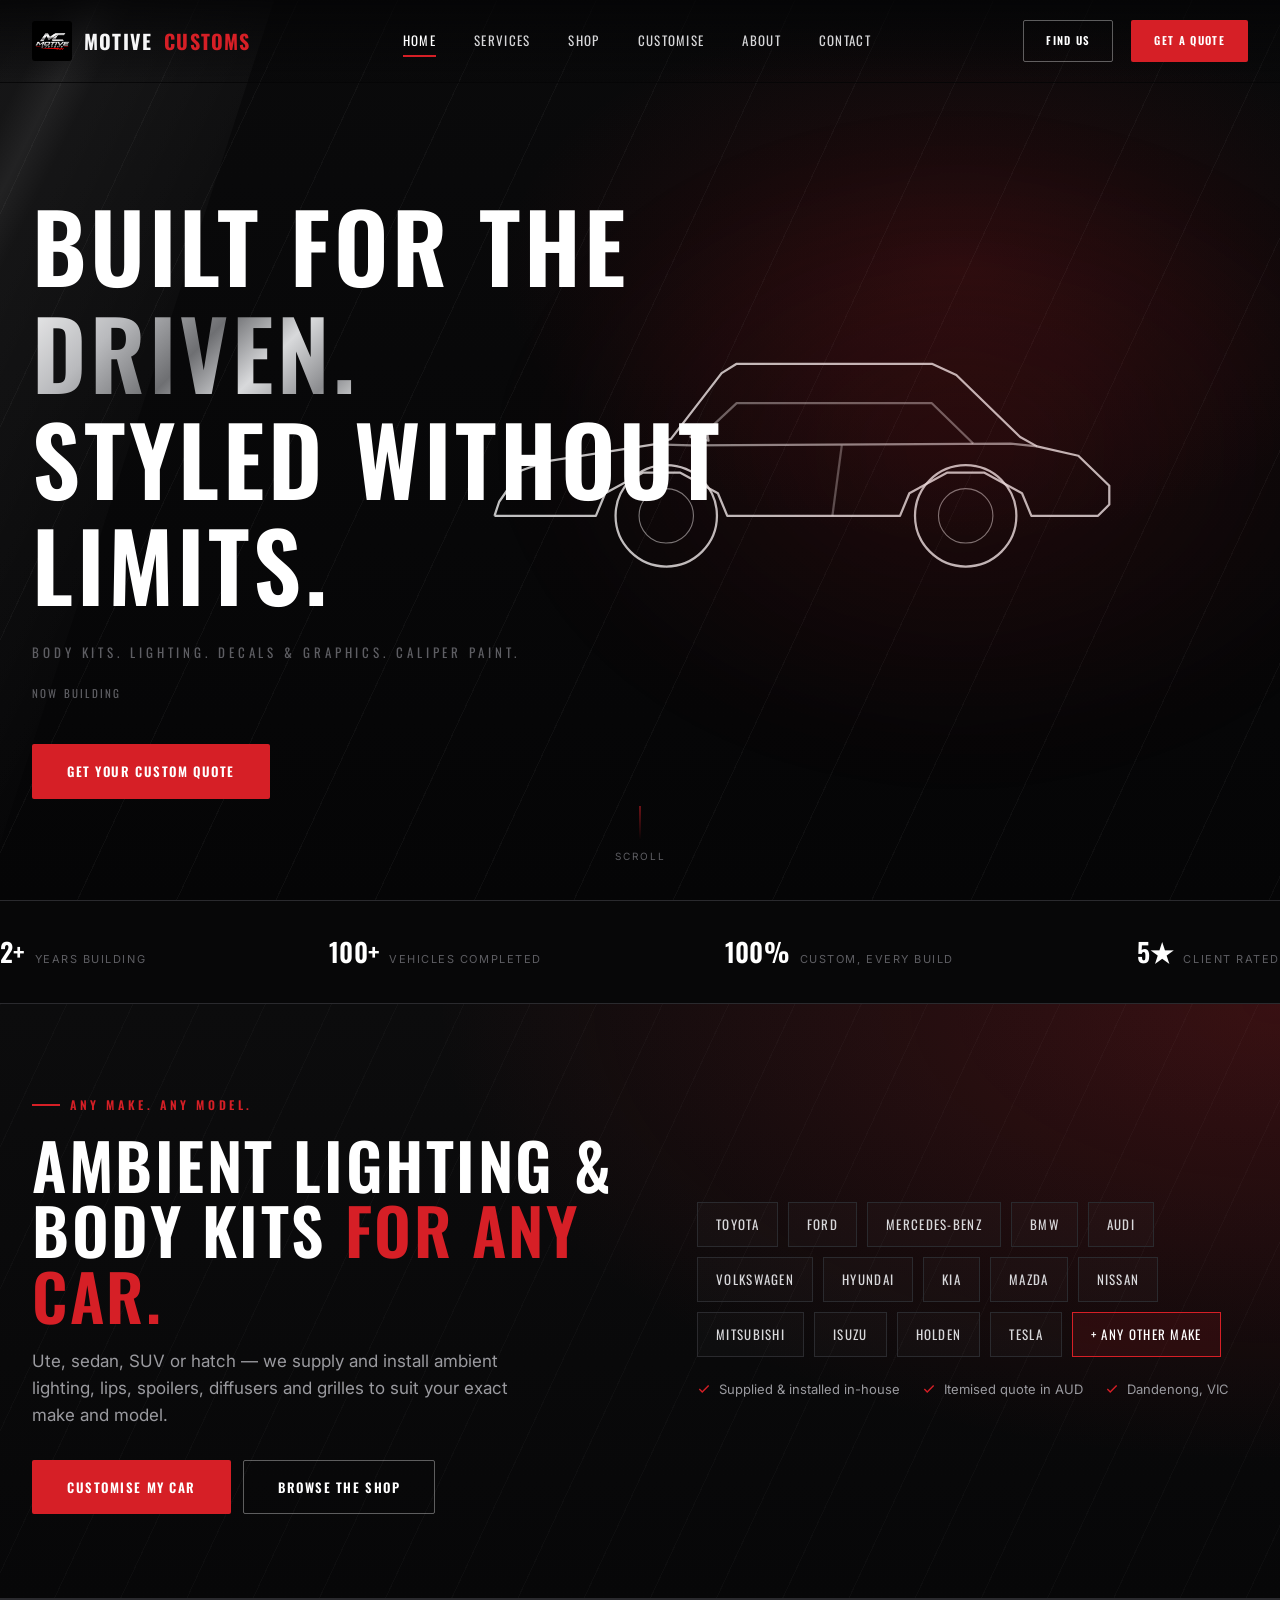
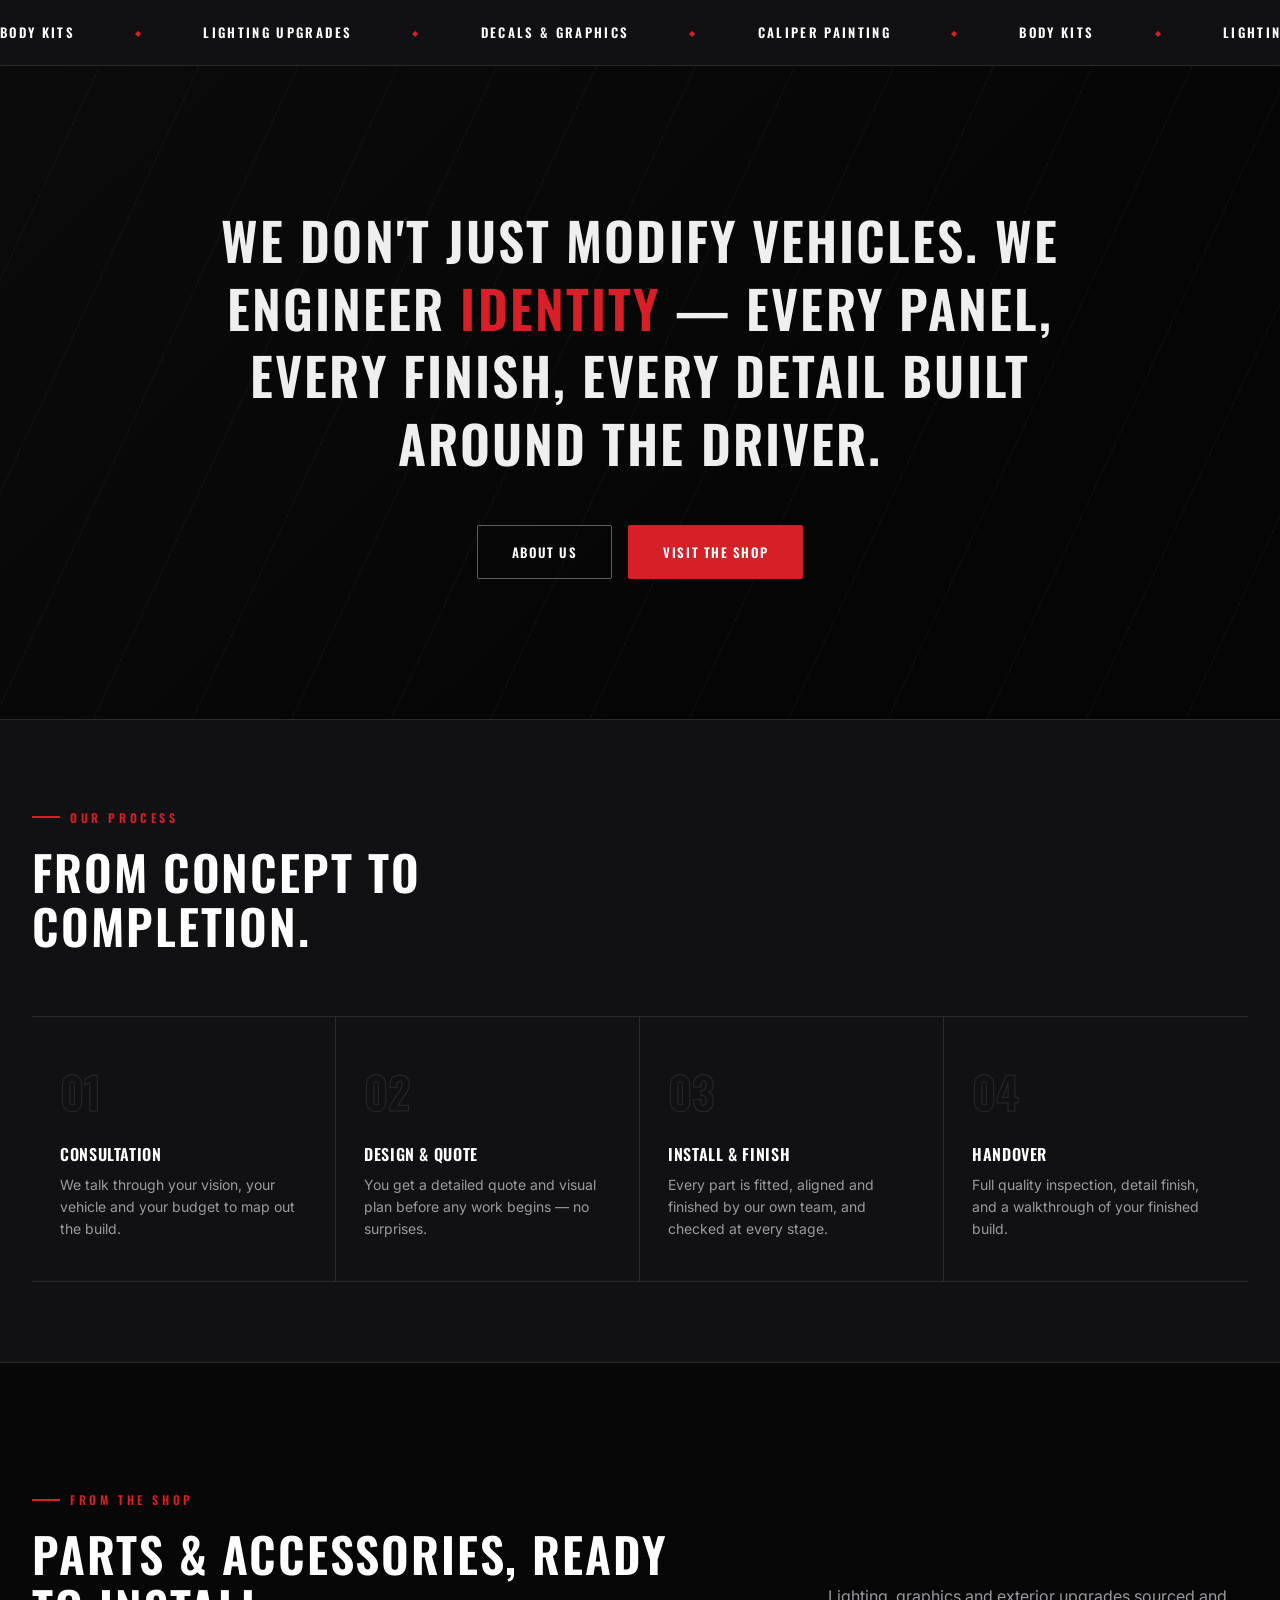
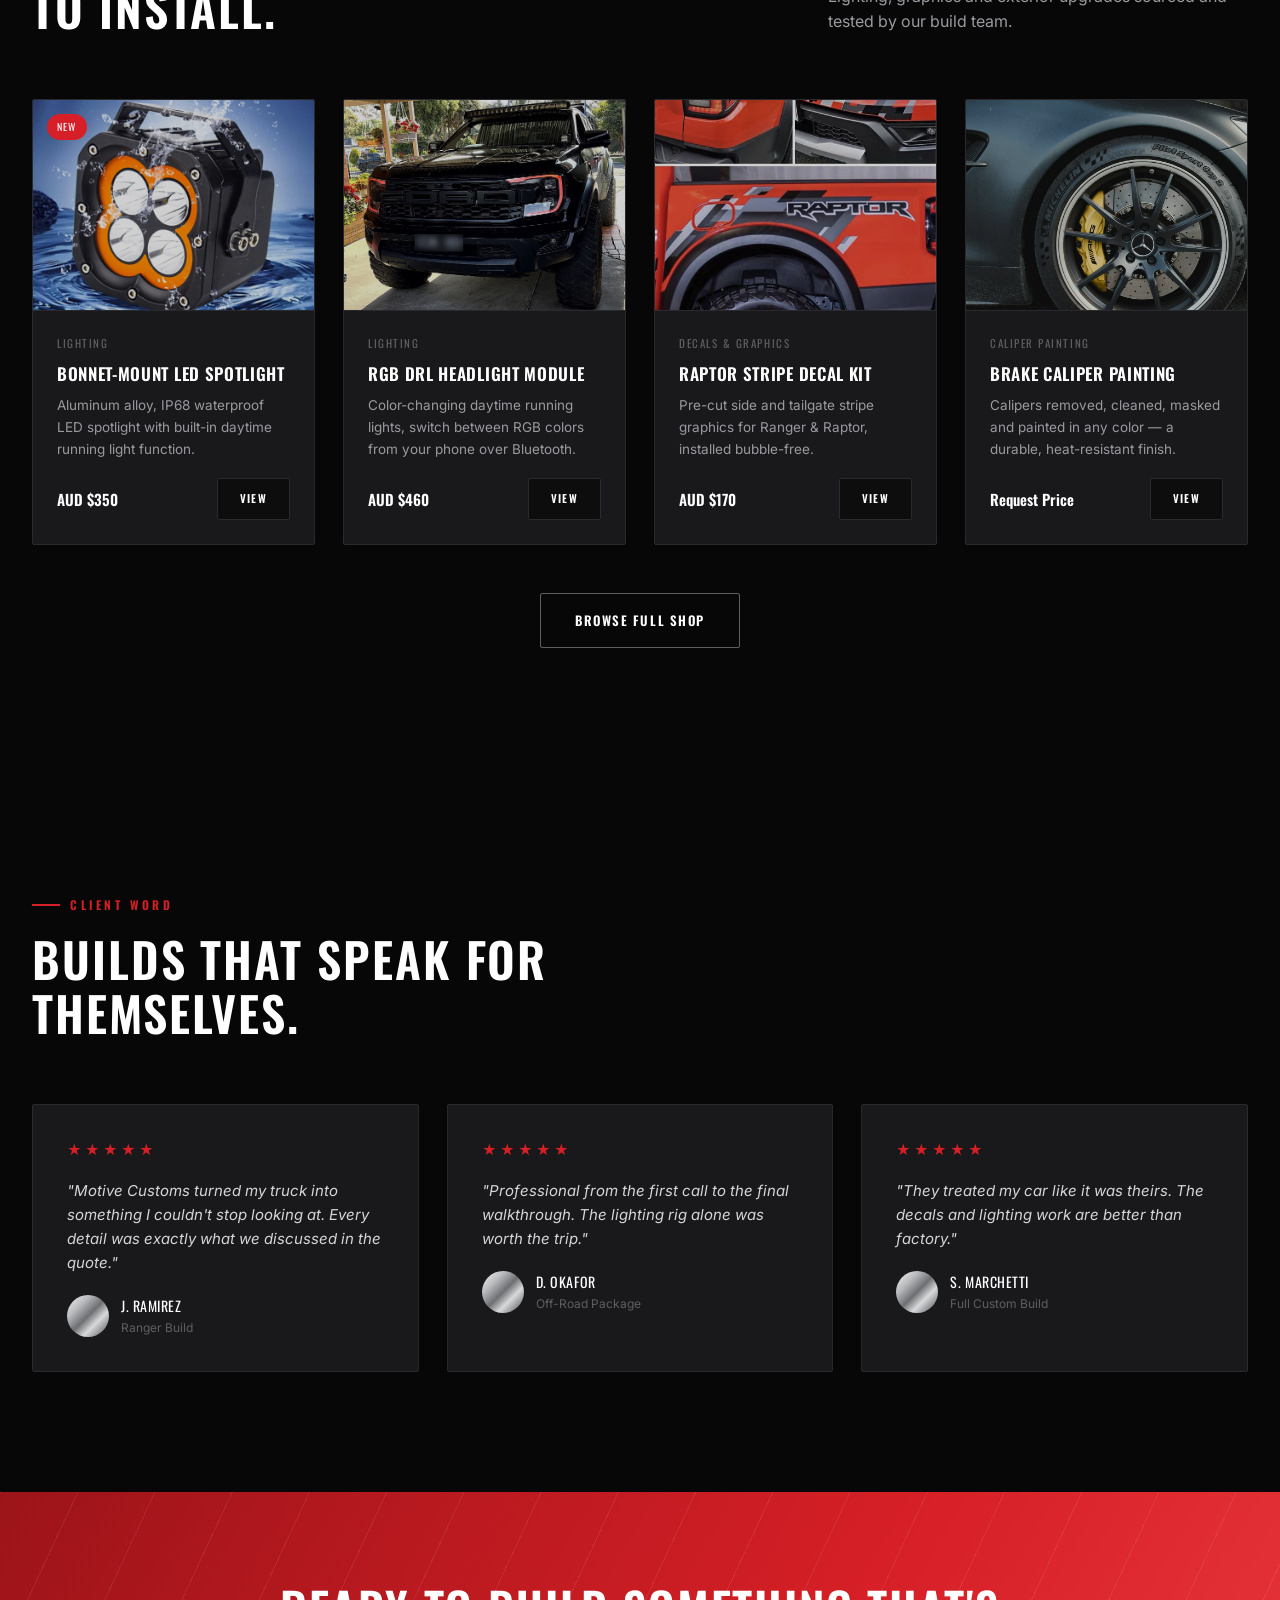
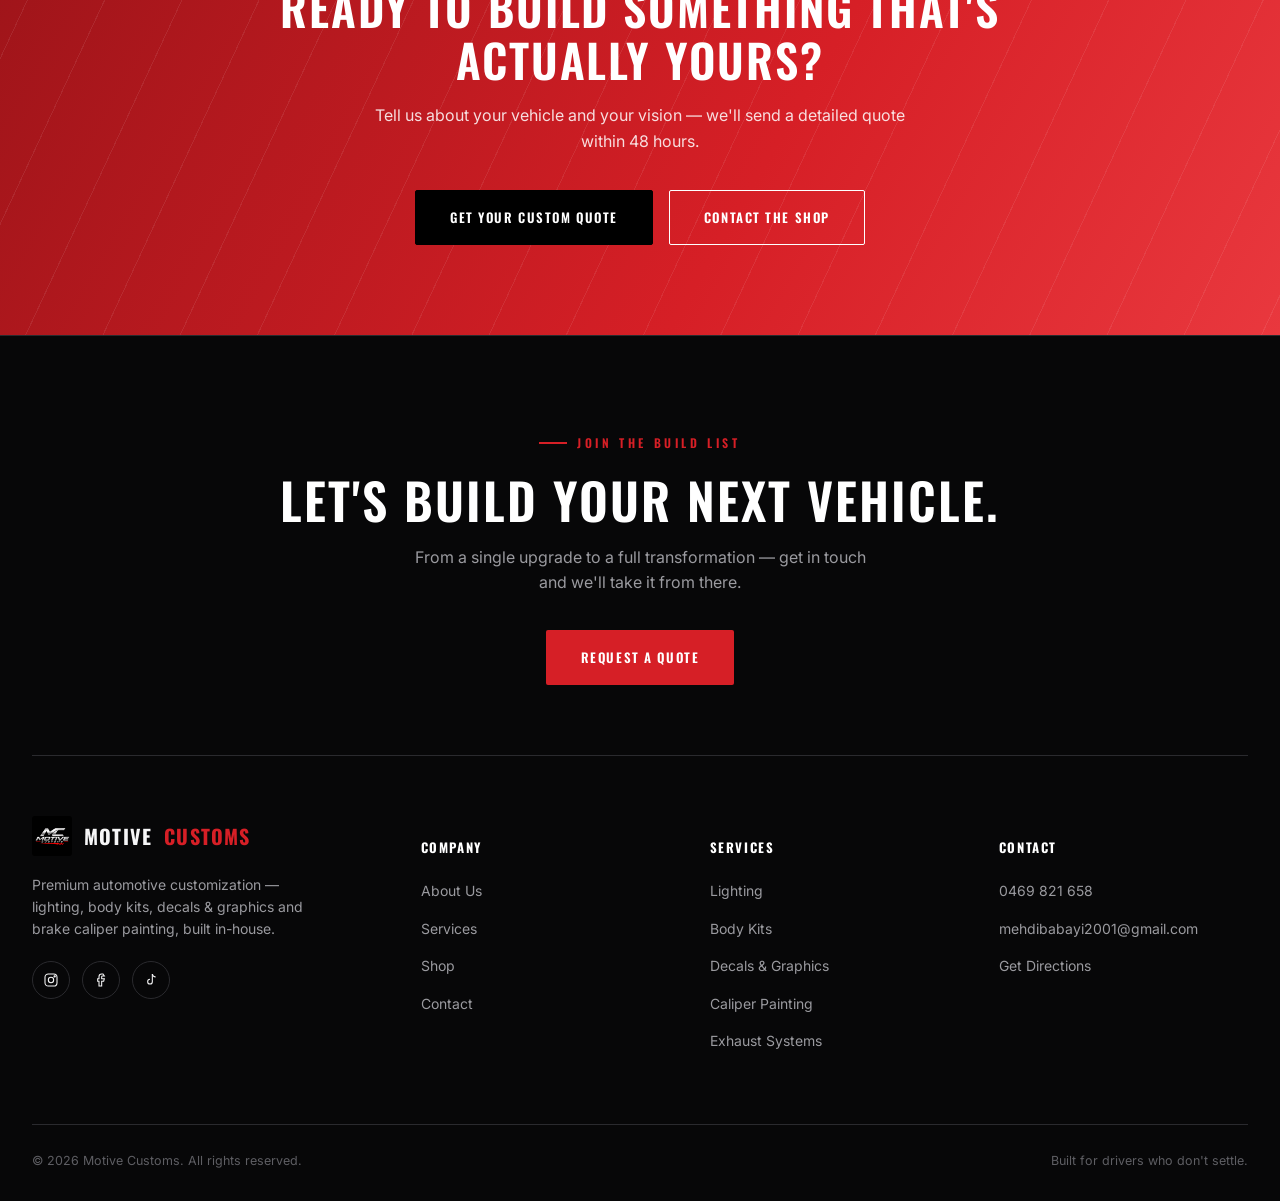
==== commit 9d8e2614: "Add Customise My Car builder, Any Make Any Model home banner and Any Car shop products Co-Authored-B" ====
--- a/index.html
+++ b/index.html
@@ -20,6 +20,7 @@
       <a href="index.html" class="active">Home</a>
       <a href="services.html">Services</a>
       <a href="shop.html">Shop</a>
+      <a href="customise.html">Customise</a>
       <a href="about.html">About</a>
       <a href="contact.html">Contact</a>
     </nav>
@@ -36,6 +37,7 @@
   <a href="index.html">Home</a>
   <a href="services.html">Services</a>
   <a href="shop.html">Shop</a>
+  <a href="customise.html">Customise</a>
   <a href="about.html">About</a>
   <a href="contact.html">Contact</a>
   <a href="quote.html" class="btn btn-primary">Get A Quote</a>
@@ -140,6 +142,29 @@
   </div>
 </section>
 
+<!-- ============ ANY MAKE / ANY MODEL ============ -->
+<section class="anycar">
+  <div class="container">
+    <div class="reveal">
+      <div class="eyebrow">Any Make. Any Model.</div>
+      <h2>Ambient lighting &amp; body kits <span>for any car.</span></h2>
+      <p class="anycar-lead">Ute, sedan, SUV or hatch — we supply and install ambient lighting, lips, spoilers, diffusers and grilles to suit your exact make and model.</p>
+      <div class="anycar-actions">
+        <a href="customise.html" class="btn btn-primary">Customise My Car</a>
+        <a href="shop.html" class="btn btn-outline">Browse The Shop</a>
+      </div>
+    </div>
+    <div class="reveal">
+      <div class="anycar-brands"><span>Toyota</span><span>Ford</span><span>Mercedes-Benz</span><span>BMW</span><span>Audi</span><span>Volkswagen</span><span>Hyundai</span><span>Kia</span><span>Mazda</span><span>Nissan</span><span>Mitsubishi</span><span>Isuzu</span><span>Holden</span><span>Tesla</span><span class="more">+ Any Other Make</span></div>
+      <ul class="anycar-points">
+        <li><svg viewBox="0 0 24 24" fill="none" stroke="currentColor" stroke-width="2.4"><path d="M20 6L9 17l-5-5"/></svg> Supplied &amp; installed in-house</li>
+        <li><svg viewBox="0 0 24 24" fill="none" stroke="currentColor" stroke-width="2.4"><path d="M20 6L9 17l-5-5"/></svg> Itemised quote in AUD</li>
+        <li><svg viewBox="0 0 24 24" fill="none" stroke="currentColor" stroke-width="2.4"><path d="M20 6L9 17l-5-5"/></svg> Dandenong, VIC</li>
+      </ul>
+    </div>
+  </div>
+</section>
+
 <!-- ============ MARQUEE ============ -->
 <div class="marquee-bar">
   <div class="marquee-track">
--- a/css/style.css
+++ b/css/style.css
@@ -1150,3 +1150,110 @@
   .pm-overlay { padding: 0; }
   .pm-modal { max-width: 100%; min-height: 100vh; }
 }
+
+/* =========================================================
+   CUSTOMISE MY CAR (customise.html)
+   ========================================================= */
+.cz-layout { display: grid; grid-template-columns: minmax(0, 1fr) 340px; gap: 40px; align-items: start; }
+.cz-panel { padding: 40px; scroll-margin-top: 110px; }
+.cz-panel fieldset { border: 0; margin: 0; padding: 0; min-width: 0; }
+.cz-progress { list-style: none; margin: 0 0 36px; padding: 0; display: grid; grid-template-columns: repeat(4, 1fr); gap: 8px; counter-reset: none; }
+.cz-progress li { display: flex; align-items: center; gap: 10px; padding-top: 14px; border-top: 2px solid var(--line); color: var(--muted-dark); transition: border-color .3s, color .3s; }
+.cz-progress li span { flex: none; width: 26px; height: 26px; border-radius: 50%; border: 1px solid var(--line); display: grid; place-items: center; font-family: 'Oswald', sans-serif; font-size: 12px; }
+.cz-progress li em { font-style: normal; font-family: 'Oswald', sans-serif; font-size: 12px; letter-spacing: .1em; text-transform: uppercase; white-space: nowrap; }
+.cz-progress li.active { border-top-color: var(--red); color: #fff; }
+.cz-progress li.active span { background: var(--red); border-color: var(--red); color: #fff; }
+.cz-progress li.done { border-top-color: rgba(214,31,38,.45); color: var(--muted); }
+.cz-progress li.done span { border-color: rgba(214,31,38,.6); color: var(--red); }
+.cz-panel:has(.form-success.show) .cz-progress { display: none; }
+
+.cz-step { display: none; }
+.cz-step.active { display: block; animation: czIn .45s var(--ease); }
+@keyframes czIn { from { opacity: 0; transform: translateY(10px); } to { opacity: 1; transform: none; } }
+.cz-step-title { font-family: 'Oswald', sans-serif; text-transform: uppercase; letter-spacing: .04em; font-size: clamp(22px, 2.6vw, 30px); color: #fff; font-weight: 600; padding: 0; margin-bottom: 8px; }
+.cz-step-sub { font-size: 14.5px; margin-bottom: 28px; }
+
+.cz-group + .cz-group { margin-top: 26px; }
+.cz-group-title { font-family: 'Oswald', sans-serif; font-size: 12px; letter-spacing: .18em; text-transform: uppercase; color: var(--muted); margin-bottom: 12px; }
+.cz-tiles { display: grid; grid-template-columns: repeat(auto-fill, minmax(190px, 1fr)); gap: 12px; }
+.cz-tile { position: relative; cursor: pointer; display: block; }
+.cz-tile input, .cz-chip input { position: absolute; opacity: 0; pointer-events: none; }
+.cz-tile-box { position: relative; display: flex; flex-direction: column; gap: 4px; height: 100%; padding: 16px 44px 16px 16px; background: #0d0d0e; border: 1px solid var(--line); border-radius: var(--radius); transition: border-color .25s, background .25s, transform .25s var(--ease); }
+.cz-tile:hover .cz-tile-box { border-color: #4a4a50; transform: translateY(-2px); }
+.cz-tile-name { font-family: 'Oswald', sans-serif; text-transform: uppercase; letter-spacing: .06em; font-size: 15px; color: #fff; }
+.cz-tile-sub { font-size: 12.5px; color: var(--muted); line-height: 1.4; }
+.cz-tile-check { position: absolute; top: 14px; right: 14px; width: 20px; height: 20px; border: 1px solid #4a4a50; border-radius: 50%; display: grid; place-items: center; transition: all .25s; }
+.cz-tile-check svg { width: 11px; height: 11px; color: #fff; opacity: 0; transition: opacity .2s; }
+.cz-tile input:checked + .cz-tile-box { border-color: var(--red); background: linear-gradient(160deg, rgba(214,31,38,.16), rgba(214,31,38,.03) 60%), #0d0d0e; }
+.cz-tile input:checked + .cz-tile-box .cz-tile-check { background: var(--red); border-color: var(--red); }
+.cz-tile input:checked + .cz-tile-box .cz-tile-check svg { opacity: 1; }
+.cz-tile input:focus-visible + .cz-tile-box, .cz-chip input:focus-visible + span { outline: 2px solid var(--red); outline-offset: 2px; }
+
+.cz-step .form-group.full + .form-group.full { margin-top: 22px; }
+.cz-chips { display: flex; flex-wrap: wrap; gap: 8px; }
+.cz-chip { cursor: pointer; }
+.cz-chip span { display: inline-block; padding: 10px 16px; border: 1px solid var(--line); border-radius: 999px; background: #0d0d0e; font-size: 13px; color: var(--muted); transition: all .2s; }
+.cz-chip:hover span { border-color: #4a4a50; color: #fff; }
+.cz-chip input:checked + span { background: var(--red); border-color: var(--red); color: #fff; }
+
+.cz-hint { min-height: 1.4em; margin: 22px 0 0; font-size: 13.5px; color: #ff9a9d; }
+.cz-nav { display: flex; justify-content: space-between; gap: 12px; margin-top: 10px; }
+.cz-nav .btn { min-width: 150px; }
+
+.cz-summary { position: sticky; top: 110px; }
+.cz-summary-inner { background: linear-gradient(170deg, #1c1c20, #111113 70%); border: 1px solid var(--line); border-top: 2px solid var(--red); padding: 30px 28px; }
+.cz-summary .eyebrow { margin-bottom: 14px; }
+.cz-sum-car { font-family: 'Oswald', sans-serif; text-transform: uppercase; letter-spacing: .04em; font-size: 22px; color: #fff; line-height: 1.2; margin-bottom: 22px; }
+.cz-sum-label { font-family: 'Oswald', sans-serif; font-size: 11px; letter-spacing: .16em; text-transform: uppercase; color: var(--muted-dark); margin-bottom: 8px; }
+.cz-sum-list { margin-bottom: 20px; }
+.cz-sum-list li { position: relative; padding: 7px 0 7px 16px; font-size: 14px; color: #e4e4e6; border-bottom: 1px solid rgba(255,255,255,.05); }
+.cz-sum-list li::before { content: ''; position: absolute; left: 0; top: 50%; width: 6px; height: 6px; margin-top: -3px; background: var(--red); }
+.cz-sum-list li.empty { color: var(--muted-dark); padding-left: 0; }
+.cz-sum-list li.empty::before { display: none; }
+.cz-sum-points { border-top: 1px solid var(--line); padding-top: 18px; display: flex; flex-direction: column; gap: 10px; }
+.cz-sum-points li { display: flex; align-items: center; gap: 10px; font-size: 13px; color: var(--muted); }
+.cz-sum-points svg { width: 14px; height: 14px; color: var(--red); flex: none; }
+
+@media (max-width: 980px) {
+  .cz-layout { grid-template-columns: 1fr; }
+  .cz-summary { position: static; }
+  .cz-summary-inner { padding: 22px; }
+  .cz-sum-points { display: none; }
+}
+@media (max-width: 760px) {
+  .cz-panel { padding: 24px 18px; }
+  .cz-progress em { display: none; }
+  .cz-progress li { justify-content: center; }
+  .cz-tiles { grid-template-columns: 1fr 1fr; }
+  .cz-tile-box { padding: 14px 34px 14px 12px; }
+  .cz-tile-check { top: 12px; right: 10px; }
+  .cz-tile-name { font-size: 13.5px; }
+  .cz-tile-sub { font-size: 11.5px; }
+  .cz-nav .btn { min-width: 0; flex: 1; padding-left: 16px; padding-right: 16px; }
+}
+
+/* =========================================================
+   ANY MAKE · ANY MODEL banner (home)
+   ========================================================= */
+.anycar { position: relative; overflow: hidden; padding: 84px 0; background: radial-gradient(120% 140% at 100% 0%, rgba(214,31,38,.22), transparent 55%), linear-gradient(180deg, #0c0c0d, #070708); border-bottom: 1px solid var(--line); }
+.anycar::before { content: ''; position: absolute; inset: 0; background-image: repeating-linear-gradient(115deg, rgba(255,255,255,.025) 0 1px, transparent 1px 60px); pointer-events: none; }
+.anycar .container { position: relative; display: grid; grid-template-columns: 1.05fr .95fr; gap: 56px; align-items: center; }
+.anycar h2 { font-size: clamp(34px, 5vw, 64px); color: #fff; line-height: 1.02; }
+.anycar h2 span { color: var(--red); }
+.anycar-lead { font-size: 17px; margin: 20px 0 30px; max-width: 520px; }
+.anycar-actions { display: flex; flex-wrap: wrap; gap: 12px; }
+.anycar-brands { display: flex; flex-wrap: wrap; gap: 10px; }
+.anycar-brands span { padding: 11px 18px; border: 1px solid var(--line); background: rgba(255,255,255,.02); font-family: 'Oswald', sans-serif; letter-spacing: .1em; text-transform: uppercase; font-size: 13px; color: #d8d8db; transition: border-color .25s, color .25s; }
+.anycar-brands span:hover { border-color: var(--red); color: #fff; }
+.anycar-brands span.more { border-color: var(--red); color: #fff; background: rgba(214,31,38,.12); }
+.anycar-points { display: flex; flex-wrap: wrap; gap: 8px 22px; margin-top: 22px; }
+.anycar-points li { display: flex; align-items: center; gap: 8px; font-size: 13px; color: var(--muted); }
+.anycar-points svg { width: 14px; height: 14px; color: var(--red); }
+@media (max-width: 900px) {
+  .anycar { padding: 64px 0; }
+  .anycar .container { grid-template-columns: 1fr; gap: 34px; }
+  .anycar-brands span { padding: 9px 14px; font-size: 12px; }
+}
+@media (max-width: 560px) {
+  .anycar-actions .btn { flex: 1 1 100%; }
+}
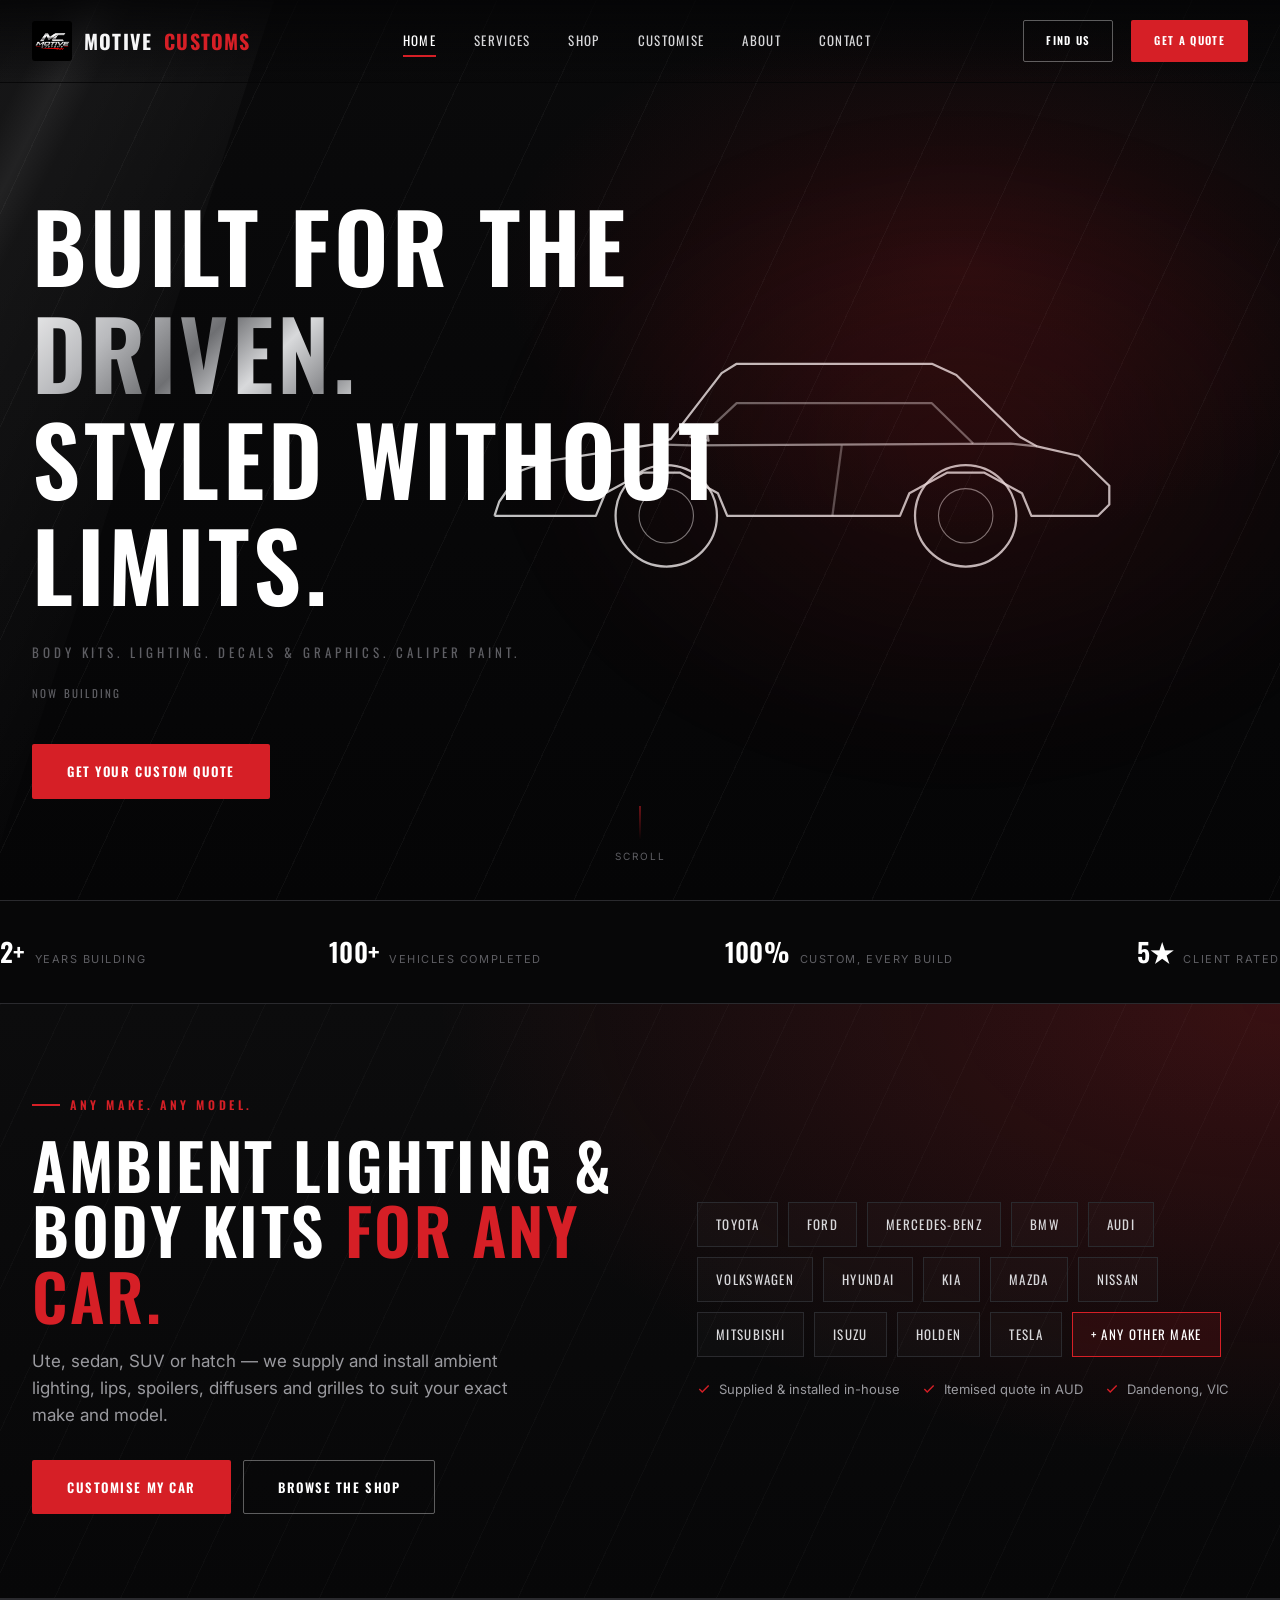
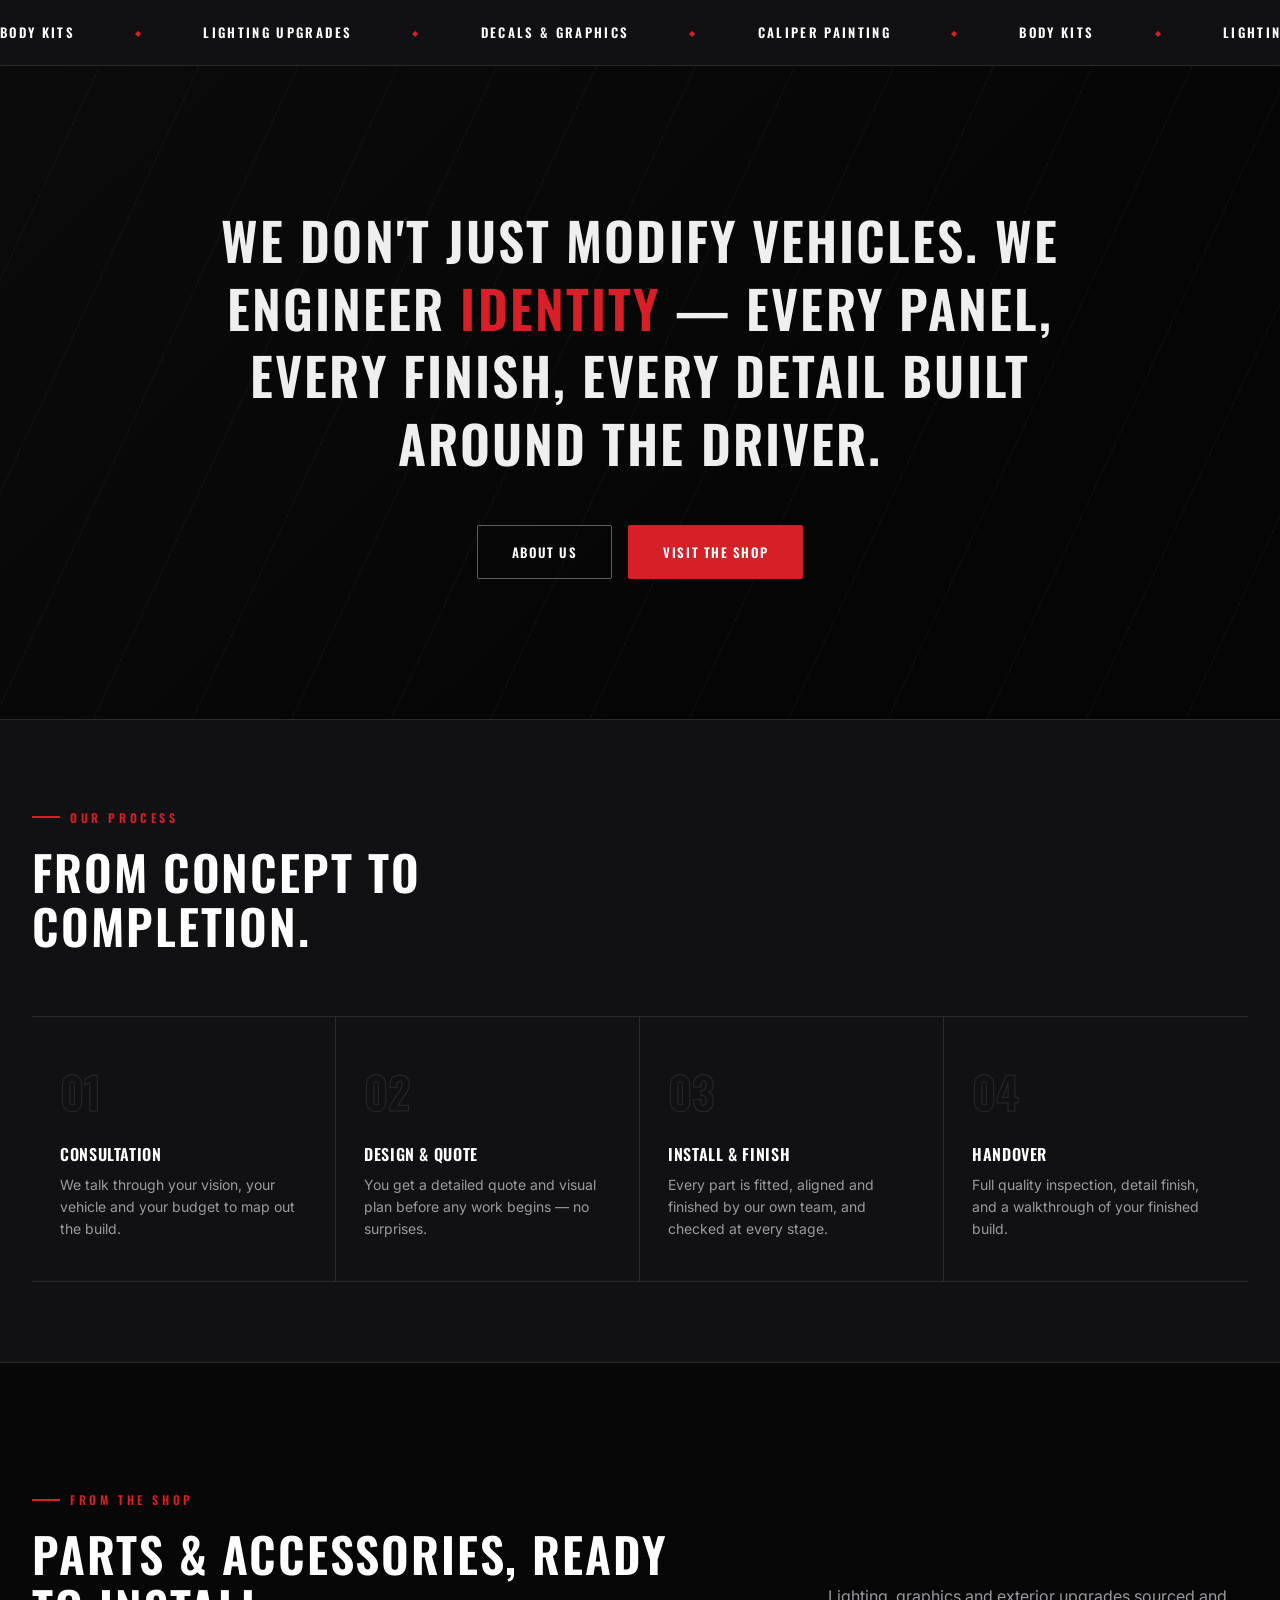
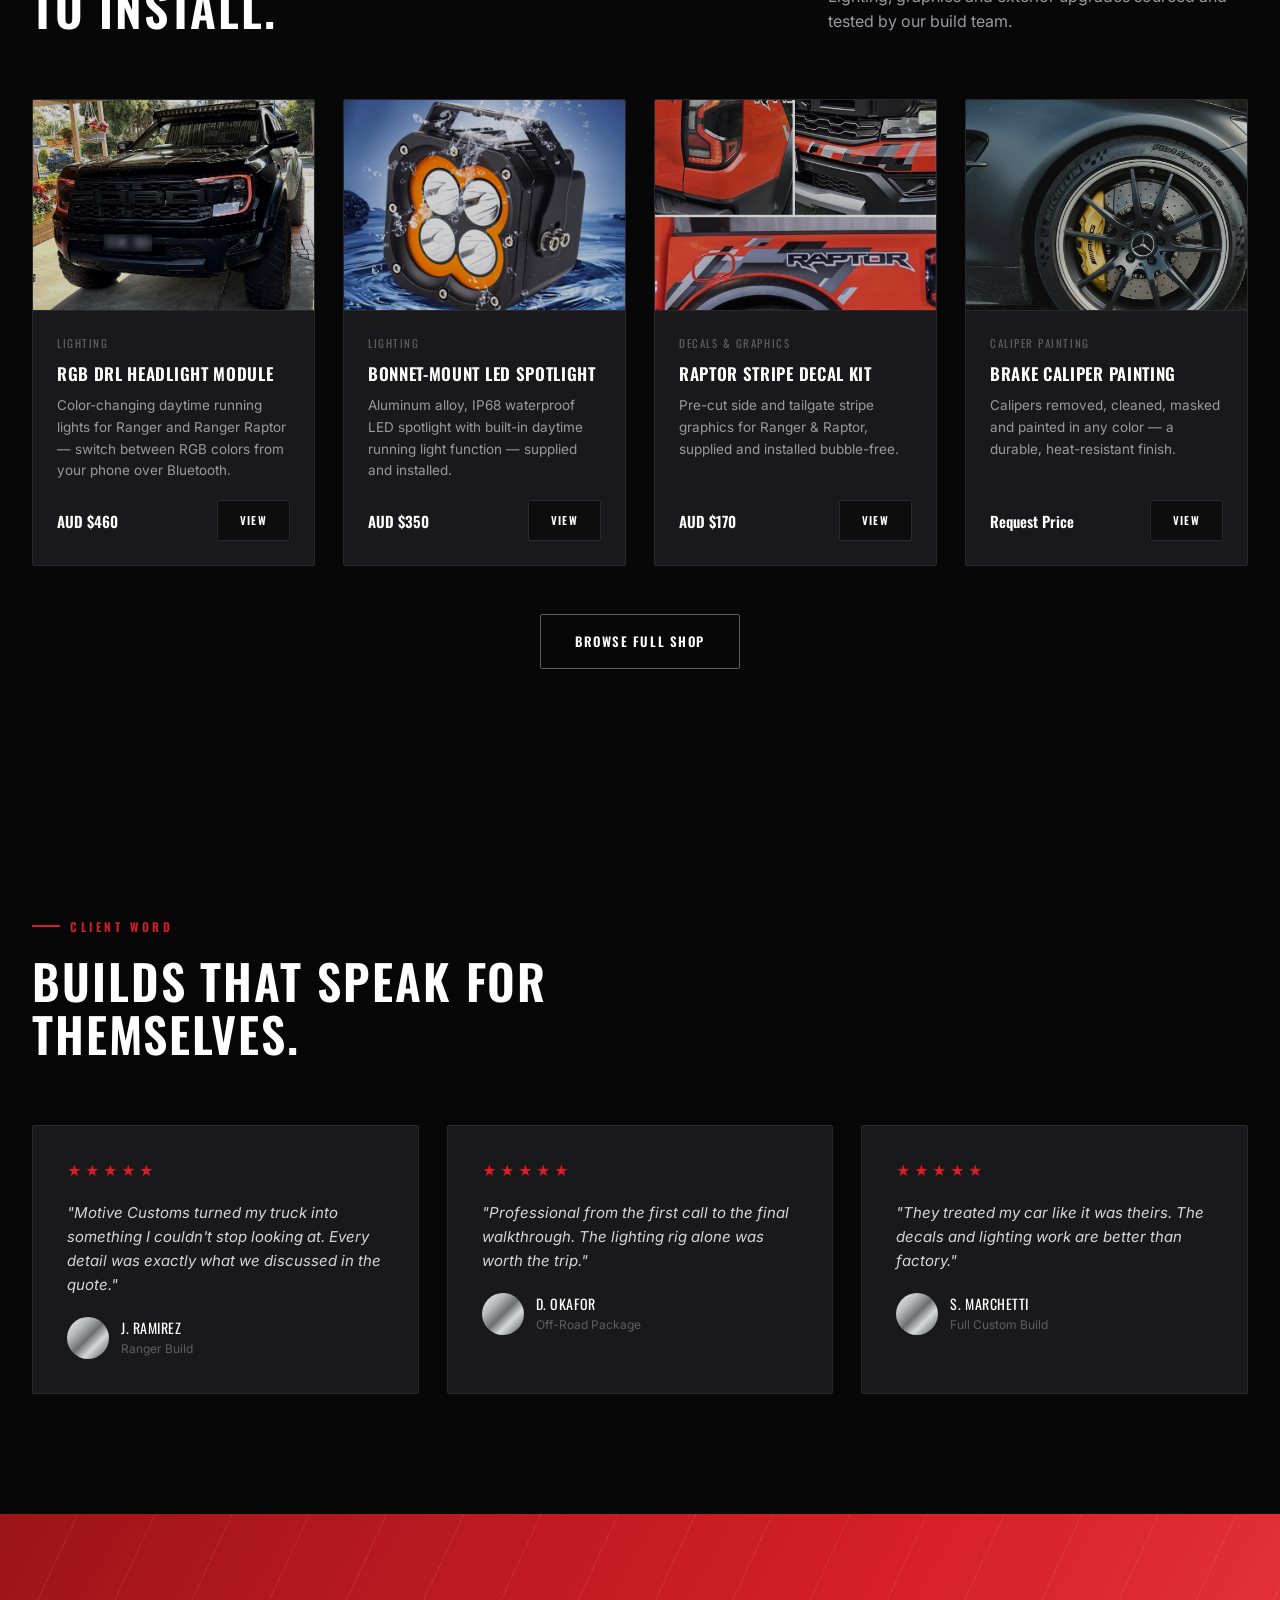
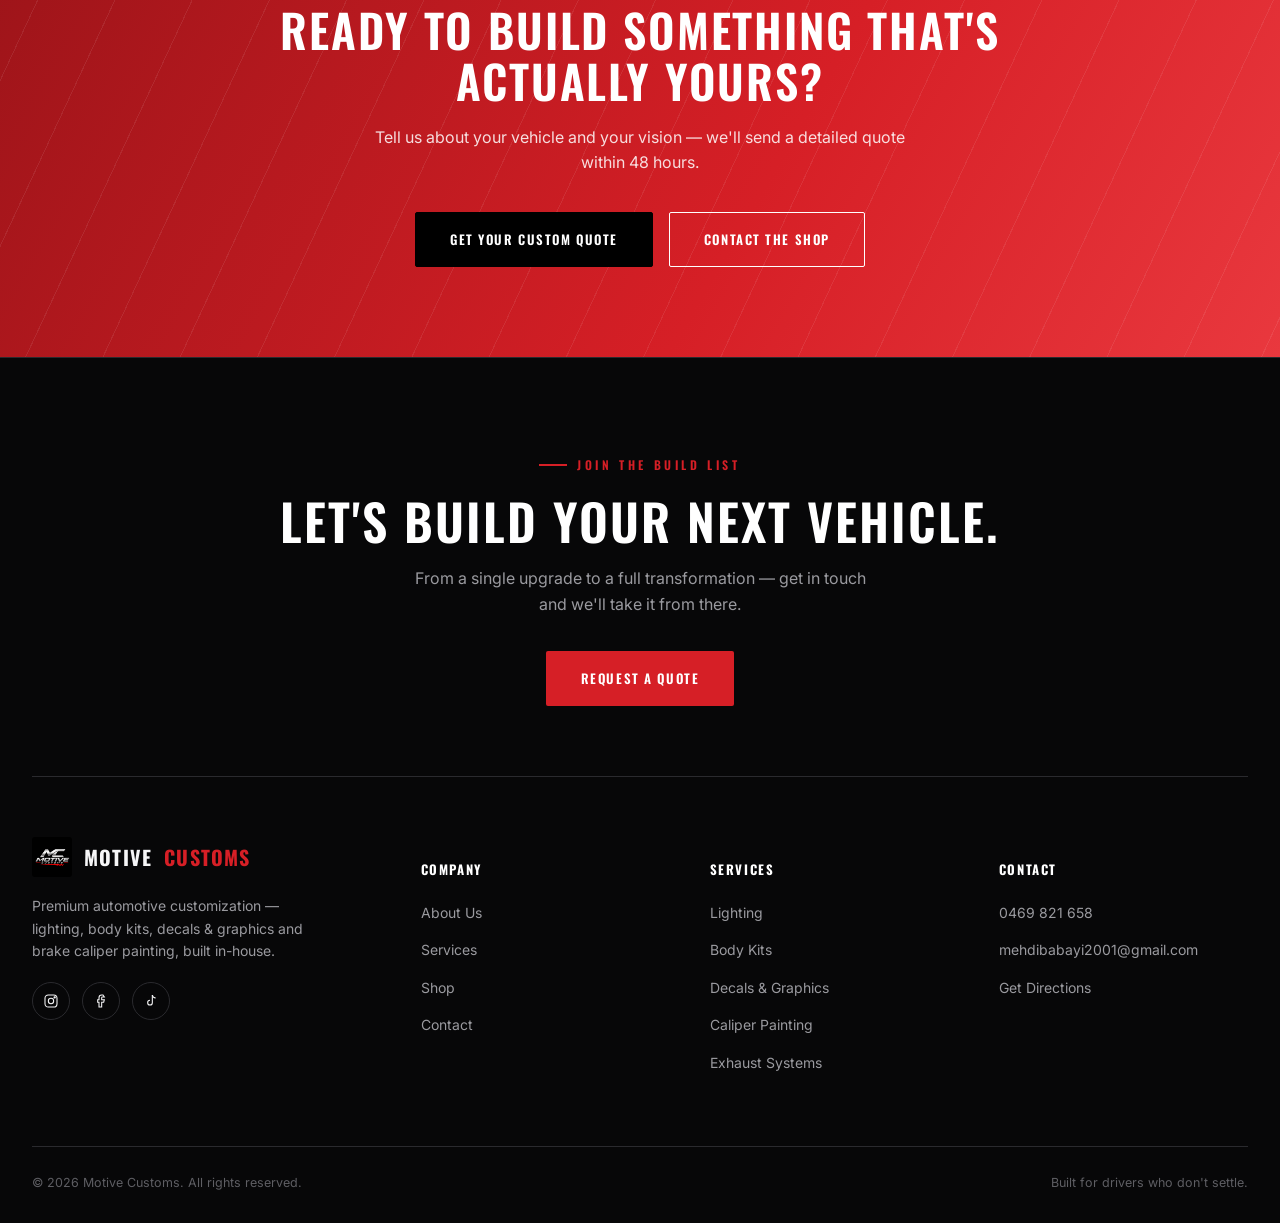
==== commit f3fb27eb: "Add products backend: products.json catalogue, admin.html editor, sale bar and sale prices Shop and " ====
--- a/index.html
+++ b/index.html
@@ -238,65 +238,7 @@
       </div>
       <p>Lighting, graphics and exterior upgrades sourced and tested by our build team.</p>
     </div>
-    <div class="grid grid-4">
-      <div class="product-card reveal">
-        <div class="product-media">
-          <span class="product-badge">New</span>
-          <img src="images/stock/spotlight-clover.jpg" alt="">
-        </div>
-        <div class="product-body">
-          <div class="product-cat">Lighting</div>
-          <h3>Bonnet-Mount LED Spotlight</h3>
-          <p>Aluminum alloy, IP68 waterproof LED spotlight with built-in daytime running light function.</p>
-          <div class="product-footer">
-            <span class="product-price">AUD $350</span>
-            <a href="shop.html" class="btn btn-sm btn-dark">View</a>
-          </div>
-        </div>
-      </div>
-      <div class="product-card reveal">
-        <div class="product-media">
-          <img src="images/stock/drl-raptor-black.jpg" alt="Black Ford Ranger Raptor with RGB DRL headlights glowing red">
-        </div>
-        <div class="product-body">
-          <div class="product-cat">Lighting</div>
-          <h3>RGB DRL Headlight Module</h3>
-          <p>Color-changing daytime running lights, switch between RGB colors from your phone over Bluetooth.</p>
-          <div class="product-footer">
-            <span class="product-price">AUD $460</span>
-            <a href="shop.html" class="btn btn-sm btn-dark">View</a>
-          </div>
-        </div>
-      </div>
-      <div class="product-card reveal">
-        <div class="product-media product-media--full">
-          <img src="images/stock/raptor-decal-kit.jpg?v=2" alt="Ford Ranger Raptor with camo stripe decal kit on tailgate, bonnet and side panel">
-        </div>
-        <div class="product-body">
-          <div class="product-cat">Decals &amp; Graphics</div>
-          <h3>Raptor Stripe Decal Kit</h3>
-          <p>Pre-cut side and tailgate stripe graphics for Ranger &amp; Raptor, installed bubble-free.</p>
-          <div class="product-footer">
-            <span class="product-price">AUD $170</span>
-            <a href="shop.html" class="btn btn-sm btn-dark">View</a>
-          </div>
-        </div>
-      </div>
-      <div class="product-card reveal">
-        <div class="product-media">
-          <img src="images/stock/caliper-amg-real.jpg" alt="">
-        </div>
-        <div class="product-body">
-          <div class="product-cat">Caliper Painting</div>
-          <h3>Brake Caliper Painting</h3>
-          <p>Calipers removed, cleaned, masked and painted in any color — a durable, heat-resistant finish.</p>
-          <div class="product-footer">
-            <span class="product-price">Request Price</span>
-            <a href="shop.html" class="btn btn-sm btn-dark">View</a>
-          </div>
-        </div>
-      </div>
-    </div>
+    <div class="grid grid-4" id="home-products"></div>
     <div style="text-align:center; margin-top:48px;">
       <a href="shop.html" class="btn btn-outline">Browse Full Shop</a>
     </div>
@@ -416,6 +358,7 @@
   </div>
 </footer>
 
+<script src="js/products.js"></script>
 <script src="js/main.js"></script>
 </body>
 </html>
--- a/css/style.css
+++ b/css/style.css
@@ -1257,3 +1257,33 @@
 @media (max-width: 560px) {
   .anycar-actions .btn { flex: 1 1 100%; }
 }
+
+/* =========================================================
+   CATALOGUE (products.js): sale prices + site-wide sale bar
+   ========================================================= */
+.product-price .price-was { color: var(--muted-dark); font-size: .78em; margin-right: 6px; text-decoration-thickness: 1px; }
+.product-price .price-now { color: #ff4d52; }
+.pm-price .price-was { color: var(--muted-dark); font-size: .7em; margin-right: 8px; }
+.pm-price .price-now { color: #ff4d52; }
+.product-card.is-sale .product-badge { background: #fff; color: var(--red); }
+.products-error { grid-column: 1 / -1; text-align: center; color: var(--muted); padding: 40px 0; }
+.products-error a { color: #fff; text-decoration: underline; }
+
+.sale-bar {
+  position: fixed; top: 0; left: 0; right: 0; z-index: 1001; height: 38px;
+  display: flex; align-items: center; justify-content: center; gap: 12px; padding: 0 16px;
+  background: var(--red-grad); color: #fff;
+  font-family: 'Oswald', sans-serif; font-size: 13px; letter-spacing: .12em; text-transform: uppercase;
+  white-space: nowrap; overflow: hidden;
+}
+.sale-bar span:nth-child(2) { overflow: hidden; text-overflow: ellipsis; }
+.sale-bar-dot { width: 7px; height: 7px; border-radius: 50%; background: #fff; flex: none; animation: saleDot 1.6s ease-in-out infinite; }
+@keyframes saleDot { 50% { opacity: .25; } }
+.sale-bar-cta { flex: none; padding-left: 12px; border-left: 1px solid rgba(255,255,255,.4); opacity: .9; }
+a.sale-bar:hover .sale-bar-cta { opacity: 1; }
+body.has-sale-bar { padding-top: 38px; }
+body.has-sale-bar .site-header { top: 38px; }
+@media (max-width: 560px) {
+  .sale-bar { font-size: 11.5px; letter-spacing: .08em; gap: 8px; }
+  .sale-bar-cta { display: none; }
+}
